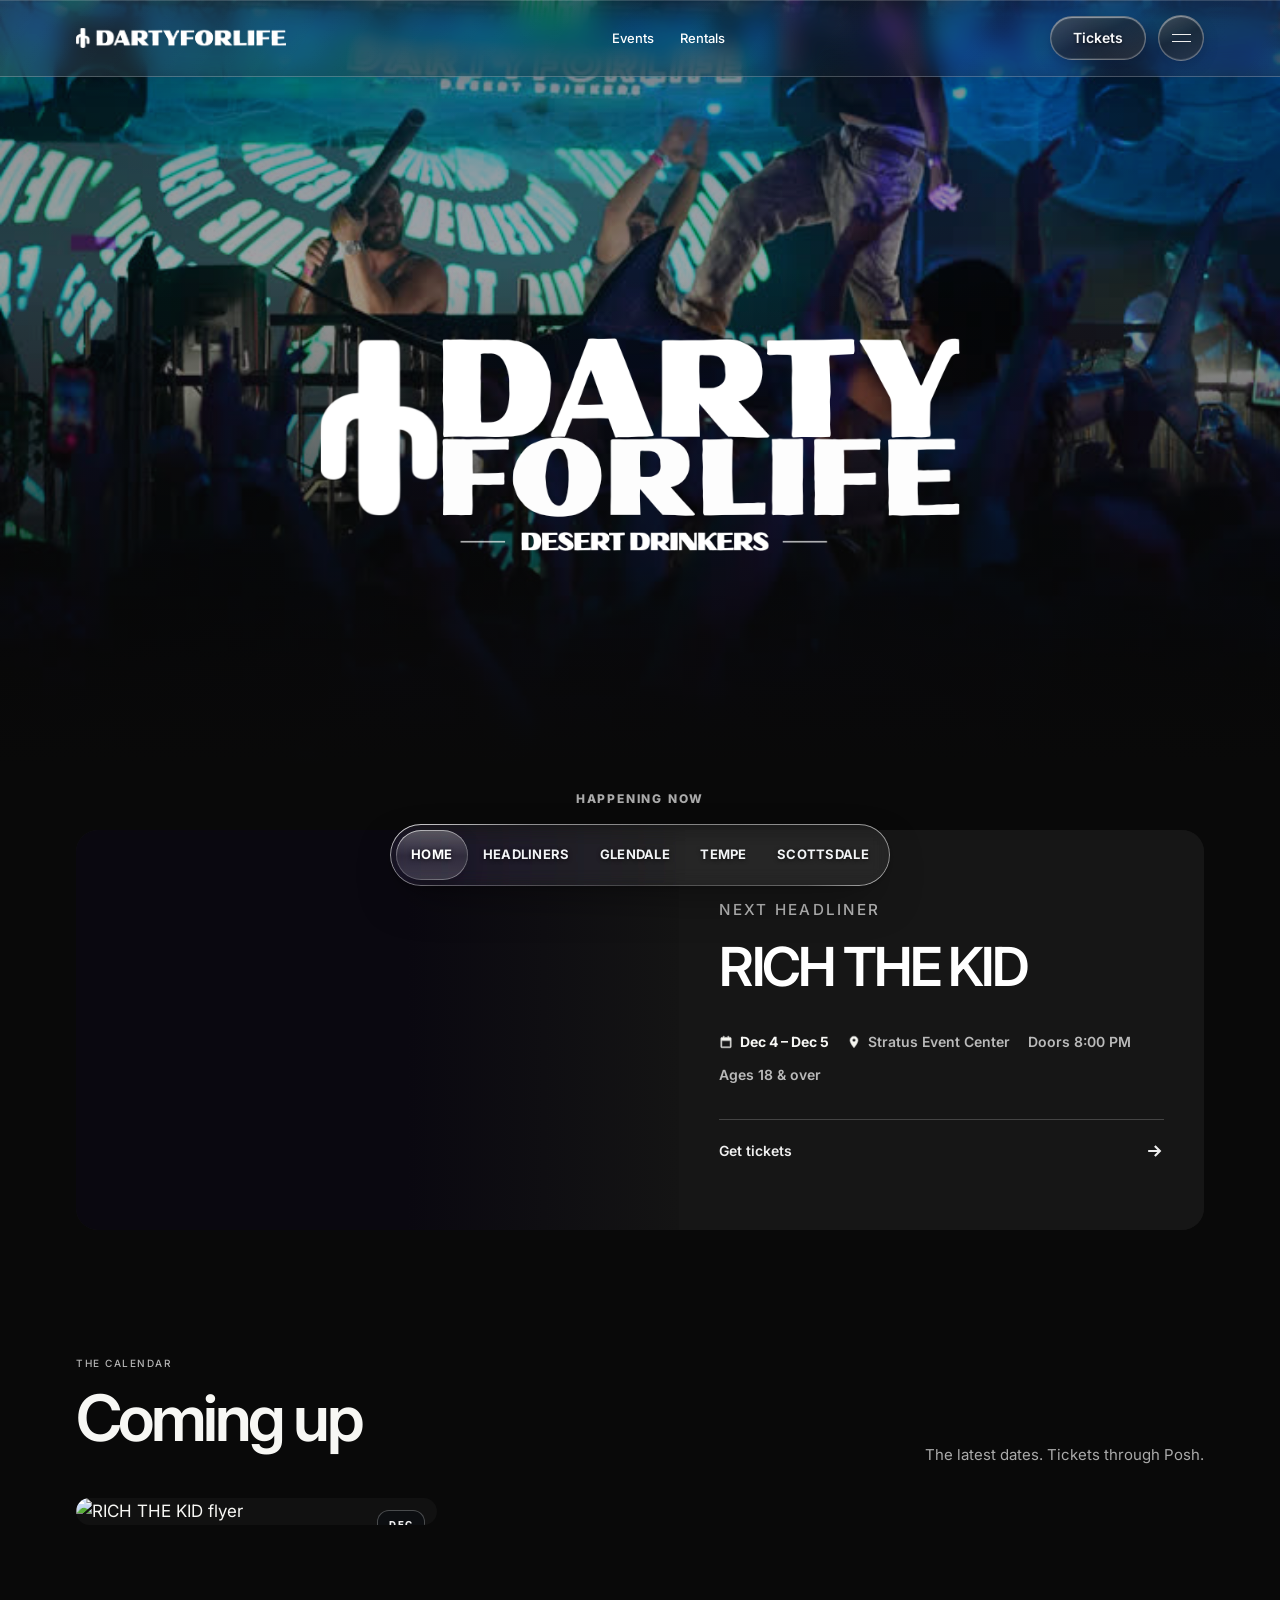
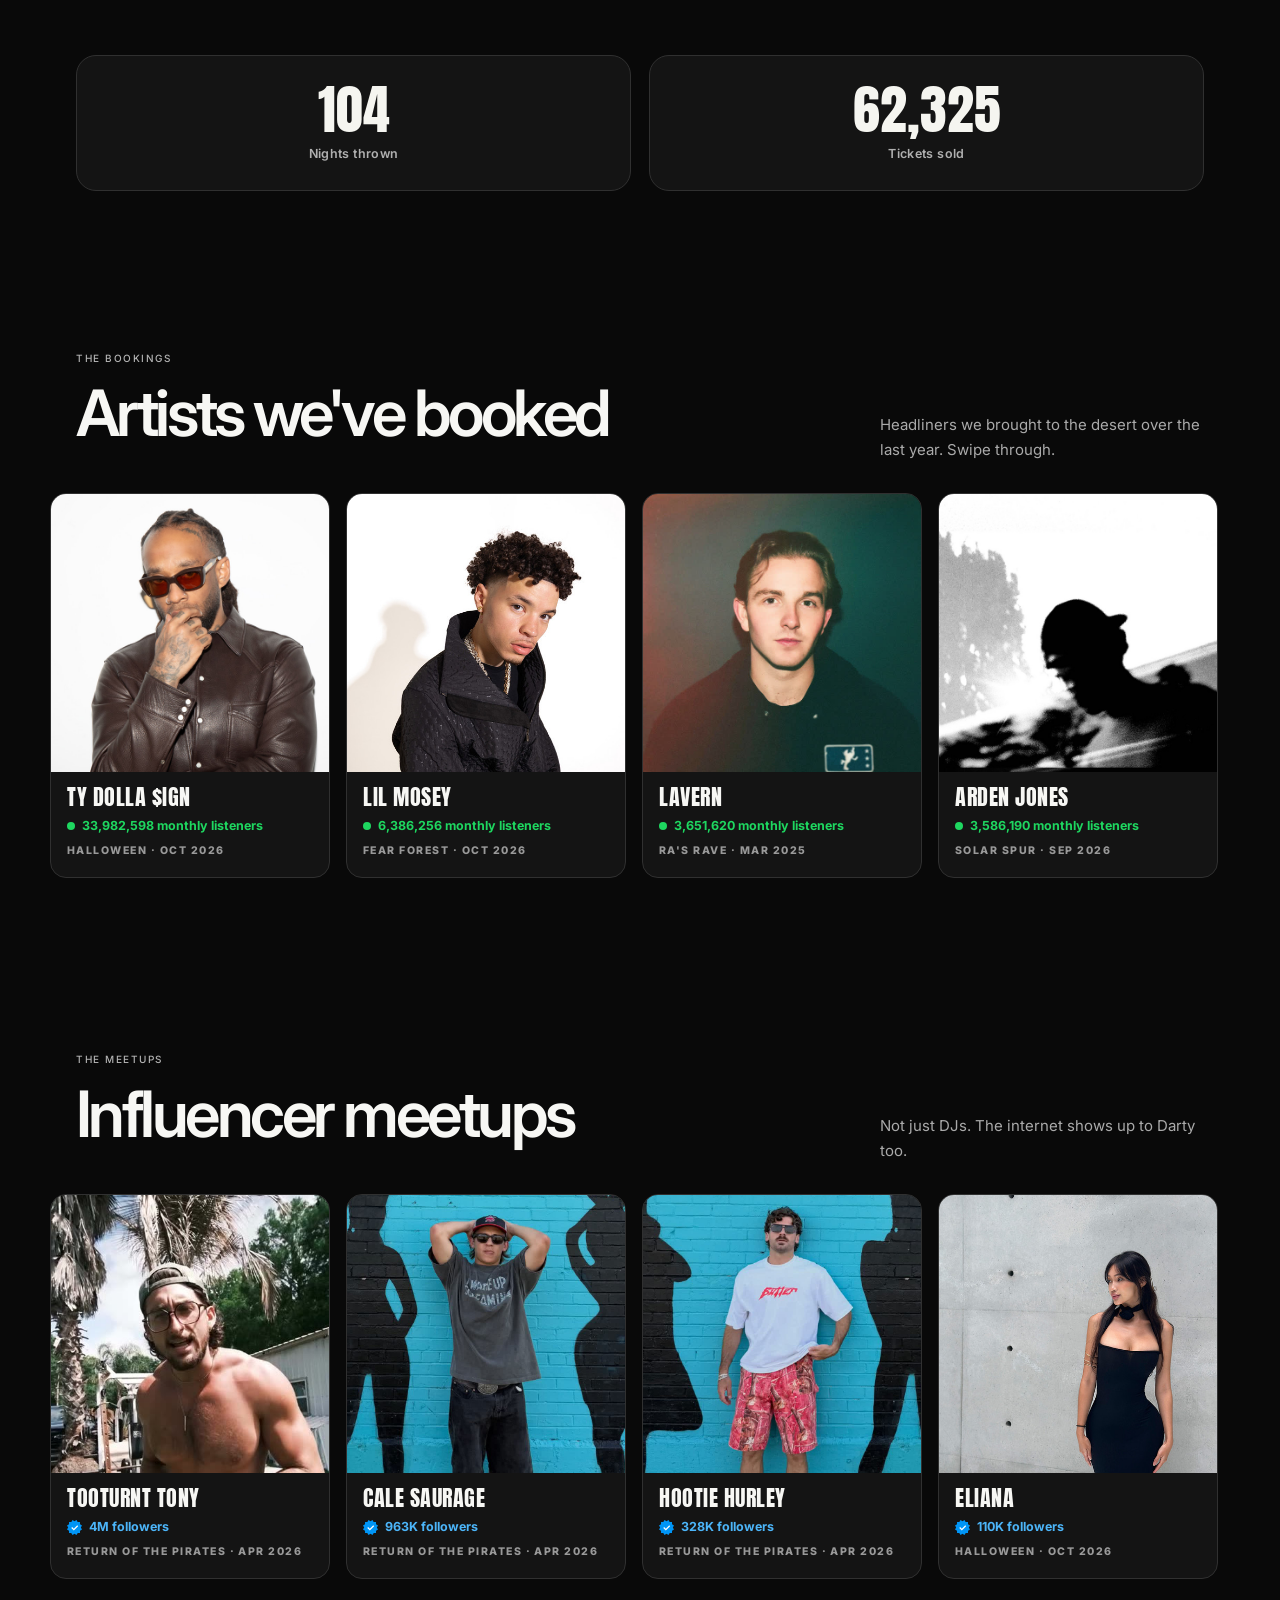
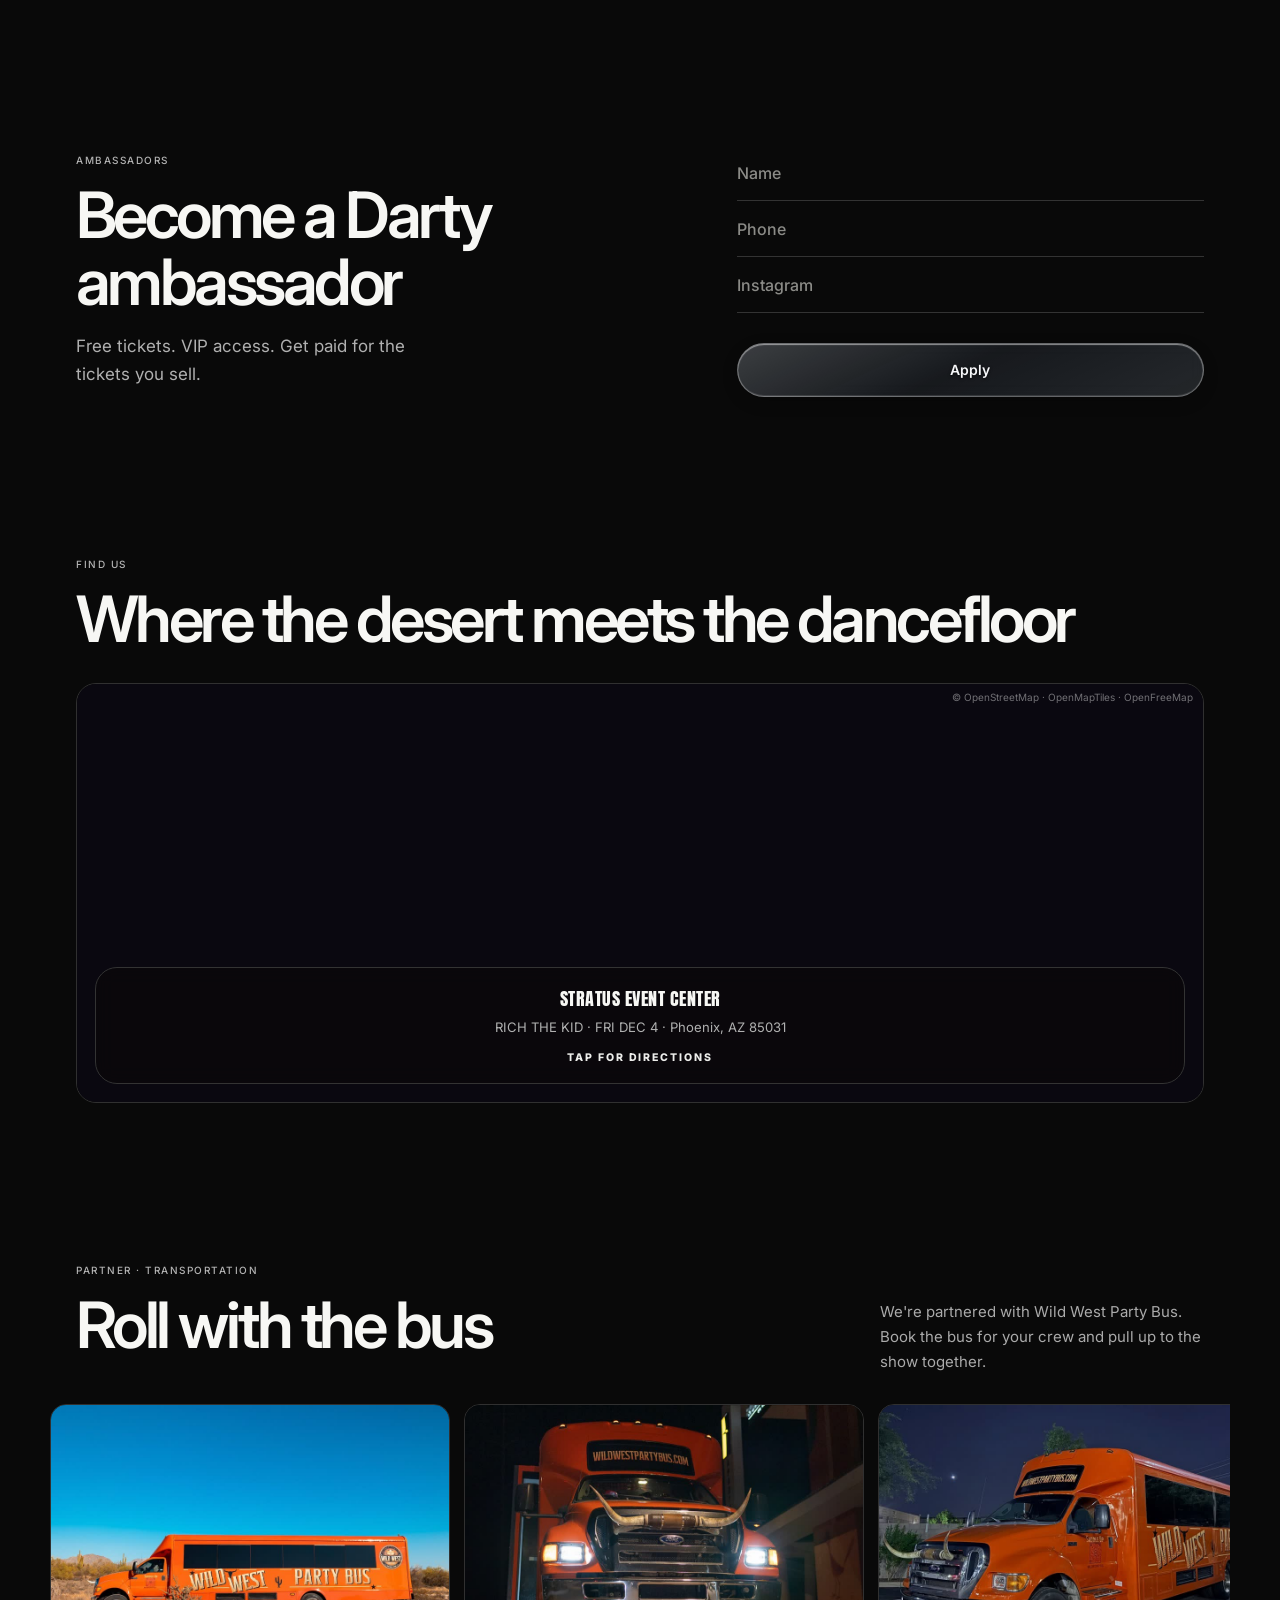
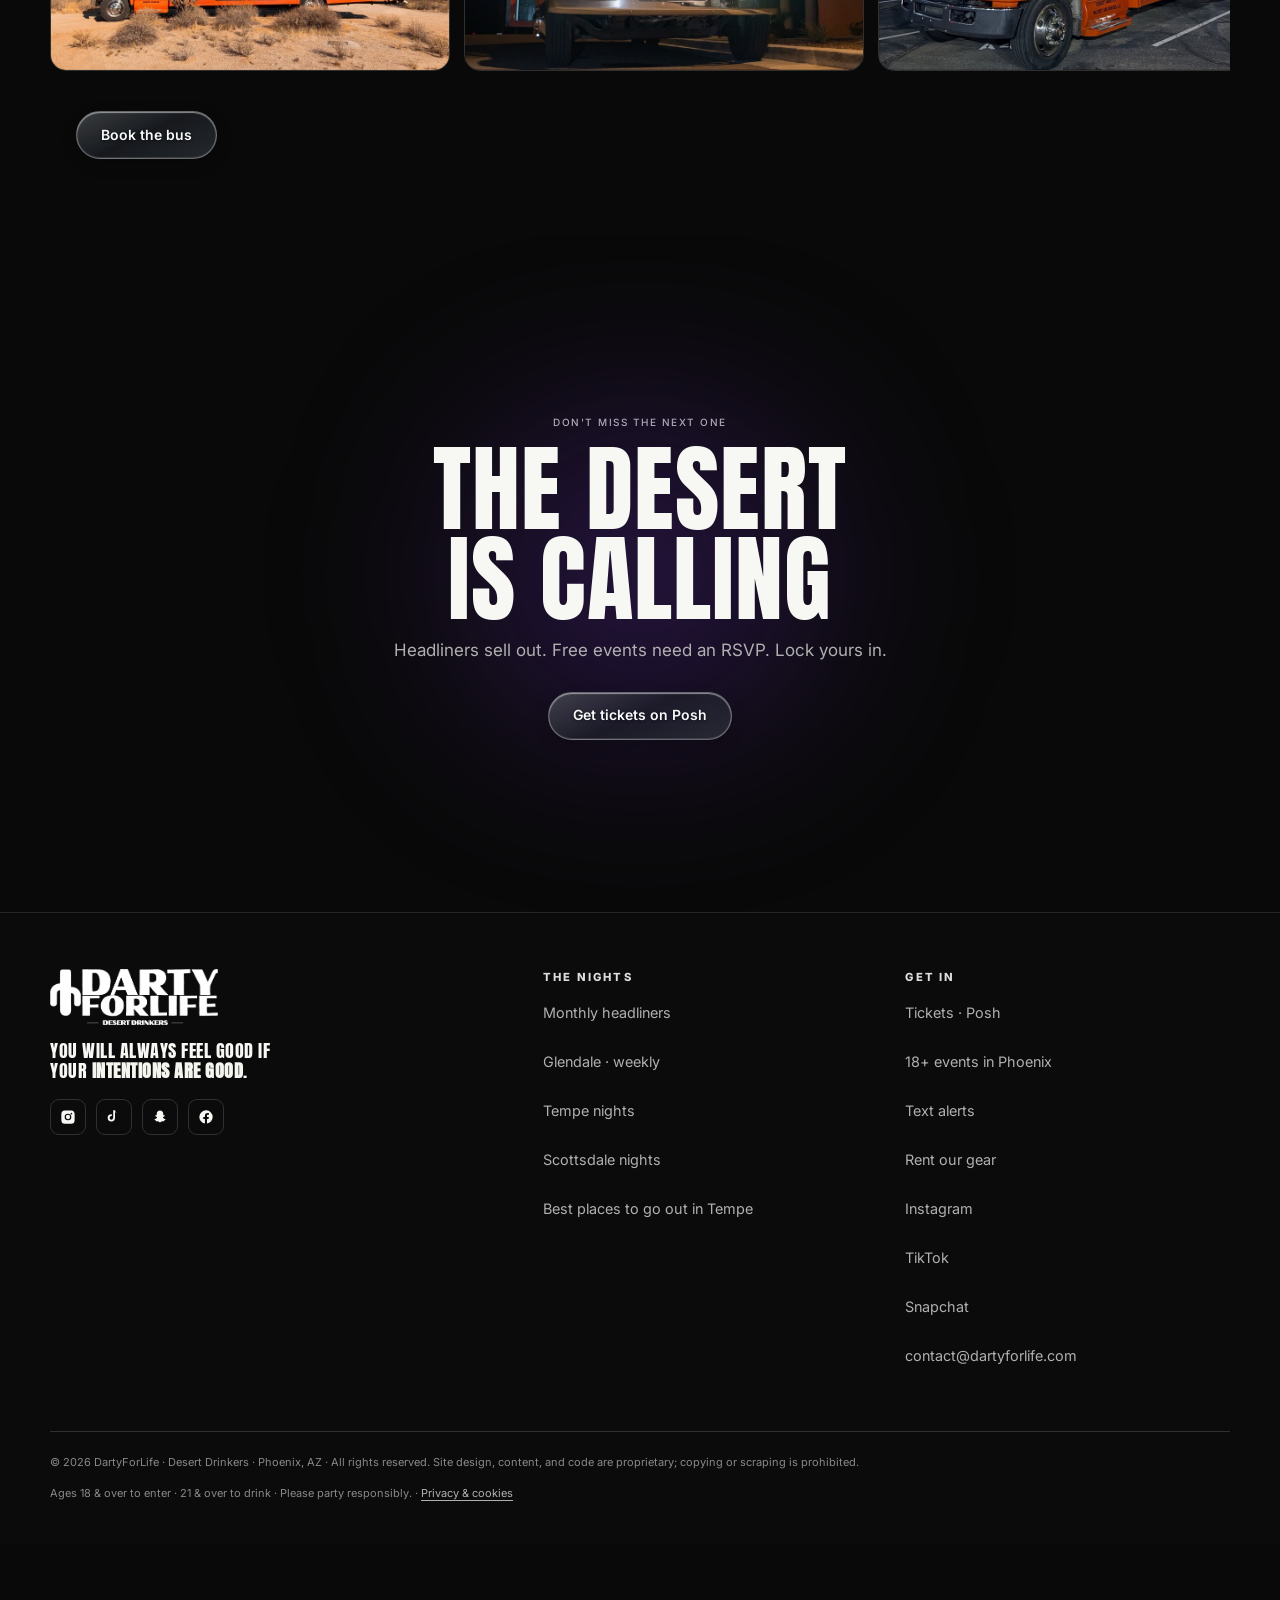
==== index.html @ e23b3060 "Auto-update events + going counts from Posh (2026-11-27 22:16Z)" ====
<!doctype html>
<html lang="en">
<head>
<meta charset="utf-8" />
<meta name="viewport" content="width=device-width, initial-scale=1, viewport-fit=cover" />
<title>DARTYFORLIFE — Desert Drinkers · Phoenix</title>
<meta name="description" content="DartyForLife — Phoenix's biggest desert nights. Monthly headliners at Stratus, Darty Bars weekly, and DartyForLife Tempe. Tickets on Posh." />
<meta name="theme-color" content="#080907" />
<link rel="icon" type="image/svg+xml" href="favicon.svg" />
<link rel="apple-touch-icon" href="favicon.svg" />
<meta name="robots" content="index, follow, noimageai" />
<meta name="copyright" content="DartyForLife LLC. All rights reserved. Unauthorized copying, scraping, or replication of this site's design, content, or code is prohibited." />
<link rel="canonical" href="https://dartyforlife.com/" />

<meta property="og:title" content="DARTYFORLIFE — Desert Drinkers" />
<meta property="og:description" content="Phoenix's biggest desert nights. Headliners monthly, Darty Bars weekly, Tempe on deck." />
<meta property="og:type" content="website" />
<meta property="og:url" content="https://dartyforlife.com/" />
<meta property="og:image" content="https://dartyforlife.com/og.png" />
<meta property="og:image:width" content="1200" />
<meta property="og:image:height" content="630" />
<meta name="twitter:card" content="summary_large_image" />
<meta name="twitter:title" content="DARTYFORLIFE — Desert Drinkers" />
<meta name="twitter:description" content="Phoenix's biggest desert nights. Tickets on Posh." />
<meta name="twitter:image" content="https://dartyforlife.com/og.png" />

<link rel="preconnect" href="https://fonts.googleapis.com" />
<link rel="preconnect" href="https://fonts.gstatic.com" crossorigin />
<link href="https://fonts.googleapis.com/css2?family=Anton&family=Inter:wght@400;500;600;700;800&display=swap" rel="stylesheet" />
<link rel="stylesheet" href="styles.css?v=20261121-map" />
<link rel="stylesheet" href="premium.css?v=20261116-tix" />
<script type="application/ld+json">
{"@context":"https://schema.org","@type":"Organization","name":"DartyForLife",
 "alternateName":"Darty For Life · Desert Drinkers","url":"https://dartyforlife.com",
 "description":"DartyForLife is an event company in Phoenix, Arizona producing parties, concerts, and large themed productions for the 18 and over crowd, with headline shows at Stratus Event Center and weekly bar nights across the Valley.",
 "foundingDate":"2023-09-13",
 "areaServed":{"@type":"City","name":"Phoenix","containedInPlace":{"@type":"State","name":"Arizona"}},
 "logo":"https://dartyforlife.com/media/brand/logo_real_stack_dd.png",
 "email":"contact@dartyforlife.com",
 "sameAs":["https://instagram.com/dartyforlife","https://tiktok.com/@dartyforlife","https://www.snapchat.com/add/dartyforlife","https://posh.vip/g/dartyforlife"]}
</script>
<script>if(navigator.globalPrivacyControl===true){window.doNotTrack="1"}</script>
  <script defer src="https://site-stats-dartyforlife.vercel.app/script.js" data-website-id="b3256c0a-fb20-445a-bf64-9430fa7dd86a" data-domains="dartyforlife.com,www.dartyforlife.com" data-do-not-track="true"></script>
<!--SEO:LD-->
<script type="application/ld+json" id="evschema">
{
 "@context": "https://schema.org",
 "@graph": [
  {
   "@type": "Event",
   "@id": "https://dartyforlife.com/#event-6b074a5391236b033c4b2db6",
   "name": "DARTYFORLIFE | MODERN SOCIAL",
   "startDate": "2026-12-01T21:00:00-07:00",
   "eventStatus": "https://schema.org/EventScheduled",
   "eventAttendanceMode": "https://schema.org/OfflineEventAttendanceMode",
   "url": "https://posh.vip/e/dartyforlife-modern-social",
   "location": {
    "@type": "Place",
    "name": "Mill's Modern Social",
    "address": {
     "@type": "PostalAddress",
     "addressCountry": "US",
     "streetAddress": "83 E Broadway Rd",
     "addressLocality": "Tempe",
     "addressRegion": "AZ",
     "postalCode": "85282"
    },
    "geo": {
     "@type": "GeoCoordinates",
     "latitude": 33.407071,
     "longitude": -111.9385919
    }
   },
   "organizer": {
    "@type": "Organization",
    "name": "DartyForLife",
    "url": "https://dartyforlife.com"
   },
   "endDate": "2026-12-02T02:00:00-07:00",
   "image": "https://images.posh.vip/originals/6b07532a7eb0e02ed8ddc16d",
   "offers": {
    "@type": "Offer",
    "priceCurrency": "USD",
    "price": 20,
    "availability": "https://schema.org/InStock",
    "url": "https://posh.vip/e/dartyforlife-modern-social"
   },
   "typicalAgeRange": "18+"
  },
  {
   "@type": "Event",
   "@id": "https://dartyforlife.com/#event-6b0754be01c871cde0253b7f",
   "name": "THE 44 | $2 TUESDAY",
   "startDate": "2026-12-01T21:00:00-07:00",
   "eventStatus": "https://schema.org/EventScheduled",
   "eventAttendanceMode": "https://schema.org/OfflineEventAttendanceMode",
   "url": "https://posh.vip/e/the-44-2-tuesday-6",
   "location": {
    "@type": "Place",
    "name": "The 44 Live",
    "address": {
     "@type": "PostalAddress",
     "addressCountry": "US",
     "streetAddress": "4494 W Peoria Ave",
     "addressLocality": "Glendale",
     "addressRegion": "AZ",
     "postalCode": "85302"
    }
   },
   "organizer": {
    "@type": "Organization",
    "name": "DartyForLife",
    "url": "https://dartyforlife.com"
   },
   "endDate": "2026-12-02T02:00:00-07:00",
   "description": "AGES 18 AND OVER",
   "image": "https://images.posh.vip/originals/6ac35eff4b9b6e997b34a3c9",
   "offers": {
    "@type": "Offer",
    "priceCurrency": "USD",
    "price": 6.71,
    "availability": "https://schema.org/InStock",
    "url": "https://posh.vip/e/the-44-2-tuesday-6"
   },
   "typicalAgeRange": "18+"
  },
  {
   "@type": "Event",
   "@id": "https://dartyforlife.com/#event-6b074ac42c8349543d1e140e",
   "name": "DARTYFORLIFE | MODERN SOCIAL",
   "startDate": "2026-12-03T21:00:00-07:00",
   "eventStatus": "https://schema.org/EventScheduled",
   "eventAttendanceMode": "https://schema.org/OfflineEventAttendanceMode",
   "url": "https://posh.vip/e/dartyforlife-modern-social-1",
   "location": {
    "@type": "Place",
    "name": "Mill's Modern Social",
    "address": {
     "@type": "PostalAddress",
     "addressCountry": "US",
     "streetAddress": "83 E Broadway Rd",
     "addressLocality": "Tempe",
     "addressRegion": "AZ",
     "postalCode": "85282"
    },
    "geo": {
     "@type": "GeoCoordinates",
     "latitude": 33.407071,
     "longitude": -111.9385919
    }
   },
   "organizer": {
    "@type": "Organization",
    "name": "DartyForLife",
    "url": "https://dartyforlife.com"
   },
   "endDate": "2026-12-04T02:00:00-07:00",
   "image": "https://images.posh.vip/originals/6b0753d47eb0e02ed8de3666",
   "offers": {
    "@type": "Offer",
    "priceCurrency": "USD",
    "price": 20,
    "availability": "https://schema.org/InStock",
    "url": "https://posh.vip/e/dartyforlife-modern-social-1"
   },
   "typicalAgeRange": "18+"
  },
  {
   "@type": "Event",
   "@id": "https://dartyforlife.com/#event-6b0754f9b2e94d1448f97e63",
   "name": "THIRSTY THURSDAY | THE 44",
   "startDate": "2026-12-03T21:00:00-07:00",
   "eventStatus": "https://schema.org/EventScheduled",
   "eventAttendanceMode": "https://schema.org/OfflineEventAttendanceMode",
   "url": "https://posh.vip/e/thirsty-thursday-the-44-5",
   "location": {
    "@type": "Place",
    "name": "The 44 Live",
    "address": {
     "@type": "PostalAddress",
     "addressCountry": "US",
     "streetAddress": "4494 W Peoria Ave",
     "addressLocality": "Glendale",
     "addressRegion": "AZ",
     "postalCode": "85302"
    }
   },
   "organizer": {
    "@type": "Organization",
    "name": "DartyForLife",
    "url": "https://dartyforlife.com"
   },
   "endDate": "2026-12-04T02:00:00-07:00",
   "description": "AGES 18 AND OVER",
   "image": "https://images.posh.vip/originals/6af63e3fda2aba99d535210e",
   "offers": {
    "@type": "Offer",
    "priceCurrency": "USD",
    "price": 6.71,
    "availability": "https://schema.org/InStock",
    "url": "https://posh.vip/e/thirsty-thursday-the-44-5"
   },
   "typicalAgeRange": "18+"
  },
  {
   "@type": "Event",
   "@id": "https://dartyforlife.com/#event-6b038b2863b533f3fe1e65ee",
   "name": "RICH THE KID",
   "startDate": "2026-12-04T20:00:00-07:00",
   "eventStatus": "https://schema.org/EventScheduled",
   "eventAttendanceMode": "https://schema.org/OfflineEventAttendanceMode",
   "url": "https://posh.vip/e/dartyforlife-christmas-2",
   "location": {
    "@type": "Place",
    "name": "Stratus Event Center",
    "address": {
     "@type": "PostalAddress",
     "addressCountry": "US",
     "streetAddress": "4344 W Indian School Rd",
     "addressLocality": "Phoenix",
     "addressRegion": "AZ",
     "postalCode": "85031"
    },
    "geo": {
     "@type": "GeoCoordinates",
     "latitude": 33.4961217,
     "longitude": -112.1541374
    }
   },
   "organizer": {
    "@type": "Organization",
    "name": "DartyForLife",
    "url": "https://dartyforlife.com"
   },
   "endDate": "2026-12-06T02:00:00-07:00",
   "description": "AGES 18 & OVER",
   "image": "https://images.posh.vip/originals/6b06911cc38df79224b14bce",
   "offers": {
    "@type": "Offer",
    "priceCurrency": "USD",
    "price": 15,
    "availability": "https://schema.org/InStock",
    "url": "https://posh.vip/e/dartyforlife-christmas-2"
   },
   "typicalAgeRange": "18+"
  }
 ]
}
</script>
<!--/SEO:LD-->
<!-- Snap Pixel -->
<script type="text/javascript">(function(e,t,n){if(e.snaptr)return;var a=e.snaptr=function(){a.handleRequest?a.handleRequest.apply(a,arguments):a.queue.push(arguments)};a.queue=[];var s="script";r=t.createElement(s);r.async=!0;r.src=n;var u=t.getElementsByTagName(s)[0];u.parentNode.insertBefore(r,u)})(window,document,"https://sc-static.net/scevent.min.js");snaptr("init","d8a14a35-663c-415d-8cc0-175354c6a52e");snaptr("track","PAGE_VIEW");</script>
<!-- End Snap Pixel -->
<link rel="stylesheet" href="glass-nav.css?v=20261112-home">
<script src="hero-video.js?v=2" defer></script>
</head>
<body data-glass-dock class="premium-home">


<div id="nav-mount"></div>

<main id="top">

<!-- ===================== HERO ===================== -->
<section class="hero">
  <div class="hero-bg" aria-hidden="true">
    <img class="hero-poster" src="media/hero/hero-poster.jpg?v=3" alt="" aria-hidden="true" fetchpriority="high" />
    <video class="hero-video" autoplay loop muted playsinline preload="metadata" poster="media/hero/hero-poster.jpg?v=3" aria-hidden="true">
      <source src="media/hero/hero.mp4?v=3" media="(max-width: 760px)" type="video/mp4" /><source src="media/hero/hero-hq.mp4?v=3" type="video/mp4" />
    </video>
    <div class="beam b1"></div><div class="beam b2"></div><div class="beam b3"></div>
  </div>
  <div class="hero-vignette" aria-hidden="true"></div>
  <div class="hero-inner">
    <img class="hero-logo" src="media/brand/logo_real_stack_dd.png" alt="DartyForLife · Desert Drinkers" />
    <h1 class="sr-only">DartyForLife events in Phoenix</h1>
  </div>
</section>

<!-- ===================== MARQUEE ===================== -->


<!-- ===================== NEXT HEADLINER ===================== -->
<section id="next">
  <div class="wrap">
    <div class="cd-strip reveal" id="cdStrip" hidden><!-- BIG countdown, filled by app.js --></div>
    <div class="nextmajor reveal" id="nextCard"><!-- filled by app.js --></div>
  </div>
</section>

<!-- ===================== UPCOMING (all series teaser) =====================
     Sits directly under the next headliner: the calendar is the second thing
     a visitor sees, before the "pick your night" pitch. -->
<section id="upcoming">
  <div class="wrap">
    <div class="sec-head row reveal">
      <div>
        <span class="eyebrow">The calendar</span>
        <h2 class="sec-title">Coming <em>up</em></h2>
      </div>
      <p class="sec-sub">The latest dates. Tickets through Posh.</p>
    </div>
    <div class="event-grid" data-events data-series="all"><!--SEO:EVENTS-->
<article class="ev" data-series="tempe">
      <h3><a href="https://posh.vip/e/dartyforlife-modern-social">DARTYFORLIFE | MODERN SOCIAL</a></h3>
      <p><time datetime="2026-12-01">Tuesday, December 1, 2026</time>, 9:00 PM</p>
      <p>Mill's Modern Social, Tempe, AZ 85282</p>
      <p><span class="seo-ev-age">Ages 18 &amp; over</span></p>
    </article>
<article class="ev" data-series="bar">
      <h3><a href="https://posh.vip/e/the-44-2-tuesday-6">THE 44 | $2 TUESDAY</a></h3>
      <p><time datetime="2026-12-01">Tuesday, December 1, 2026</time>, 9:00 PM</p>
      <p>The 44 Live, Glendale, AZ 85302</p>
      <p><span class="seo-ev-age">Ages 18 &amp; over</span></p>
    </article>
<article class="ev" data-series="tempe">
      <h3><a href="https://posh.vip/e/dartyforlife-modern-social-1">DARTYFORLIFE | MODERN SOCIAL</a></h3>
      <p><time datetime="2026-12-03">Thursday, December 3, 2026</time>, 9:00 PM</p>
      <p>Mill's Modern Social, Tempe, AZ 85282</p>
      <p><span class="seo-ev-age">Ages 18 &amp; over</span></p>
    </article>
<article class="ev" data-series="bar">
      <h3><a href="https://posh.vip/e/thirsty-thursday-the-44-5">THIRSTY THURSDAY | THE 44</a></h3>
      <p><time datetime="2026-12-03">Thursday, December 3, 2026</time>, 9:00 PM</p>
      <p>The 44 Live, Glendale, AZ 85302</p>
      <p><span class="seo-ev-age">Ages 18 &amp; over</span></p>
    </article>
<article class="ev" data-series="major">
      <h3><a href="https://posh.vip/e/dartyforlife-christmas-2">RICH THE KID</a></h3>
      <p><time datetime="2026-12-04">Friday, December 4, 2026</time>, 8:00 PM</p>
      <p>Stratus Event Center, Phoenix, AZ 85031</p>
      <p><span class="seo-ev-age">Ages 18 &amp; over</span></p>
    </article>
<!--/SEO:EVENTS--></div>
  </div>
</section>



<!-- ===================== THE NUMBERS =====================
     The six highlight reels and their header were removed on Aiden's call,
     2026-11-12. The live stats stay. -->
<section id="relive">
  <div class="wrap">
    <div class="stats reveal">
      <div class="stat"><div class="n" id="statNights" data-count="104">0</div><div class="l">Nights thrown</div></div>
      <div class="stat"><div class="n" id="statTickets" data-count="62325">0</div><div class="l">Tickets sold</div></div>
      <div class="stat stat-going"><div class="n" id="statGoing" data-count="1846">0</div><div class="l">Going to the next one</div></div>
    </div>
  </div>
</section>

<!-- ===================== ARTISTS WE'VE BOOKED ===================== -->
<section id="artists">
  <div class="wrap">
    <div class="sec-head row reveal">
      <div>
        <span class="eyebrow">The bookings</span>
        <h2 class="sec-title">Artists we've <em>booked</em></h2>
      </div>
      <p class="sec-sub">Headliners we brought to the desert over the last year. Swipe through.</p>
    </div>
    <div class="artist-row reveal">
      <a class="acard2" href="https://open.spotify.com/artist/7c0XG5cIJTrrAgEC3ULPiq" target="_blank" rel="noopener"><img src="media/gallery/artists/ty-dolla-sign-photo.jpg" alt="Ty Dolla $ign on Spotify" /><div class="a2-body"><div class="a2-name">Ty Dolla $ign</div><div class="a2-listeners"><span class="sdot"></span>33,982,598 monthly listeners</div><div class="a2-event">Halloween · Oct 2026</div></div></a>
      <a class="acard2" href="https://open.spotify.com/artist/5zctI4wO9XSKS8XwcnqEHk" target="_blank" rel="noopener"><img src="media/gallery/artists/lil-mosey-photo.jpg" alt="Lil Mosey on Spotify" /><div class="a2-body"><div class="a2-name">Lil Mosey</div><div class="a2-listeners"><span class="sdot"></span>6,386,256 monthly listeners</div><div class="a2-event">Fear Forest · Oct 2026</div></div></a>
      <a class="acard2" href="https://open.spotify.com/artist/03y4yOxhLk6MDJ1bV424uO" target="_blank" rel="noopener"><img src="media/gallery/artists/lavern-photo.jpg" alt="Lavern on Spotify" /><div class="a2-body"><div class="a2-name">Lavern</div><div class="a2-listeners"><span class="sdot"></span>3,651,620 monthly listeners</div><div class="a2-event">Ra's Rave · Mar 2025</div></div></a>
      <a class="acard2" href="https://open.spotify.com/artist/3mMogqf2JyBUQZxFZlC79w" target="_blank" rel="noopener"><img src="media/gallery/artists/arden-jones-photo.jpg" alt="Arden Jones on Spotify" /><div class="a2-body"><div class="a2-name">Arden Jones</div><div class="a2-listeners"><span class="sdot"></span>3,586,190 monthly listeners</div><div class="a2-event">Solar Spur · Sep 2026</div></div></a>
      <a class="acard2" href="https://open.spotify.com/artist/0Njy6yR9LykNKYg9yE23QN" target="_blank" rel="noopener"><img src="media/gallery/artists/nardo-wick-photo.jpg" alt="Nardo Wick on Spotify" /><div class="a2-body"><div class="a2-name">Nardo Wick</div><div class="a2-listeners"><span class="sdot"></span>3,008,932 monthly listeners</div><div class="a2-event">Fear Forest · Nov 2026</div></div></a>
      <a class="acard2" href="https://open.spotify.com/artist/1dESZUZevzhd5dzq9ZsMLI" target="_blank" rel="noopener"><img src="media/gallery/artists/bradeazy-photo.jpg" alt="Bradeazy on Spotify" /><div class="a2-body"><div class="a2-name">Bradeazy</div><div class="a2-listeners"><span class="sdot"></span>2,145,611 monthly listeners</div><div class="a2-event">Ra's Rave · Mar 2025</div></div></a>
      <a class="acard2" href="https://open.spotify.com/artist/5pkU7zjIzHgfN1n91e51r3" target="_blank" rel="noopener"><img src="media/gallery/artists/rscl-photo.jpg" alt="RSCL on Spotify" /><div class="a2-body"><div class="a2-name">RSCL</div><div class="a2-listeners"><span class="sdot"></span>1,988,835 monthly listeners</div><div class="a2-event">Ra's Rave · Mar 2025</div></div></a>
      <a class="acard2" href="https://open.spotify.com/artist/4isewEHTP7Az2QheDdBQ6J" target="_blank" rel="noopener"><img src="media/gallery/artists/24hrs-photo.jpg" alt="24hrs on Spotify" /><div class="a2-body"><div class="a2-name">24hrs</div><div class="a2-listeners"><span class="sdot"></span>537,612 monthly listeners</div><div class="a2-event">Fear Forest · Oct 2026</div></div></a>
      <a class="acard2" href="https://open.spotify.com/artist/3ke2GnEqLKvhIYrtaRY24x" target="_blank" rel="noopener"><img src="media/gallery/artists/sidequest-photo.jpg?v=2" alt="SIDEQUEST on Spotify" /><div class="a2-body"><div class="a2-name">SIDEQUEST</div><div class="a2-listeners"><span class="sdot"></span>193,258 monthly listeners</div><div class="a2-event">Return of the Pirates · Apr 2026</div></div></a>
    </div>
  </div>
</section>

<!-- ===================== INFLUENCER MEETUPS (same card format as artists) ===================== -->
<section id="creators">
  <div class="wrap">
    <div class="sec-head row reveal">
      <div>
        <span class="eyebrow">The meetups</span>
        <h2 class="sec-title">Influencer <em>meetups</em></h2>
      </div>
      <p class="sec-sub">Not just DJs. The internet shows up to Darty too.</p>
    </div>
    <div class="artist-row reveal">
      <a class="acard2" href="https://instagram.com/tooturnttony" target="_blank" rel="noopener"><img src="media/gallery/creators/tony-sq.jpg" alt="TooTurnt Tony on Instagram" /><div class="a2-body"><div class="a2-name">TooTurnt Tony</div><div class="a2-listeners ig"><svg class="vbadge" viewBox="0 0 40 40" aria-hidden="true"><circle cx="20" cy="20" r="12" fill="#fff"/><path fill="currentColor" fill-rule="evenodd" d="M19.998 3.094 14.638 0l-2.972 5.15H5.432v6.354L0 14.64 3.094 20 0 25.359l5.432 3.137v5.905h5.975L14.638 40l5.36-3.094L25.358 40l3.232-5.6h6.162v-6.01L40 25.359 36.905 20 40 14.641l-5.248-3.03v-6.46h-6.419L25.358 0l-5.36 3.094Zm7.415 11.225 2.254 2.287-11.43 11.5-6.835-6.93 2.244-2.258 4.587 4.581 9.18-9.18Z"/></svg>4M followers</div><div class="a2-event">Return of the Pirates · Apr 2026</div></div></a>
      <a class="acard2" href="https://instagram.com/calesaurage" target="_blank" rel="noopener"><img src="media/gallery/creators/cale-sq.jpg" alt="Cale Saurage on Instagram" /><div class="a2-body"><div class="a2-name">Cale Saurage</div><div class="a2-listeners ig"><svg class="vbadge" viewBox="0 0 40 40" aria-hidden="true"><circle cx="20" cy="20" r="12" fill="#fff"/><path fill="currentColor" fill-rule="evenodd" d="M19.998 3.094 14.638 0l-2.972 5.15H5.432v6.354L0 14.64 3.094 20 0 25.359l5.432 3.137v5.905h5.975L14.638 40l5.36-3.094L25.358 40l3.232-5.6h6.162v-6.01L40 25.359 36.905 20 40 14.641l-5.248-3.03v-6.46h-6.419L25.358 0l-5.36 3.094Zm7.415 11.225 2.254 2.287-11.43 11.5-6.835-6.93 2.244-2.258 4.587 4.581 9.18-9.18Z"/></svg>963K followers</div><div class="a2-event">Return of the Pirates · Apr 2026</div></div></a>
      <a class="acard2" href="https://instagram.com/hootiehurley" target="_blank" rel="noopener"><img src="media/gallery/creators/hootie-sq.jpg" alt="Hootie Hurley on Instagram" /><div class="a2-body"><div class="a2-name">Hootie Hurley</div><div class="a2-listeners ig"><svg class="vbadge" viewBox="0 0 40 40" aria-hidden="true"><circle cx="20" cy="20" r="12" fill="#fff"/><path fill="currentColor" fill-rule="evenodd" d="M19.998 3.094 14.638 0l-2.972 5.15H5.432v6.354L0 14.64 3.094 20 0 25.359l5.432 3.137v5.905h5.975L14.638 40l5.36-3.094L25.358 40l3.232-5.6h6.162v-6.01L40 25.359 36.905 20 40 14.641l-5.248-3.03v-6.46h-6.419L25.358 0l-5.36 3.094Zm7.415 11.225 2.254 2.287-11.43 11.5-6.835-6.93 2.244-2.258 4.587 4.581 9.18-9.18Z"/></svg>328K followers</div><div class="a2-event">Return of the Pirates · Apr 2026</div></div></a>
      <a class="acard2" href="https://instagram.com/luvdjeliana" target="_blank" rel="noopener"><img src="media/gallery/creators/eliana.jpg" alt="ELIANA on Instagram" /><div class="a2-body"><div class="a2-name">ELIANA</div><div class="a2-listeners ig"><svg class="vbadge" viewBox="0 0 40 40" aria-hidden="true"><circle cx="20" cy="20" r="12" fill="#fff"/><path fill="currentColor" fill-rule="evenodd" d="M19.998 3.094 14.638 0l-2.972 5.15H5.432v6.354L0 14.64 3.094 20 0 25.359l5.432 3.137v5.905h5.975L14.638 40l5.36-3.094L25.358 40l3.232-5.6h6.162v-6.01L40 25.359 36.905 20 40 14.641l-5.248-3.03v-6.46h-6.419L25.358 0l-5.36 3.094Zm7.415 11.225 2.254 2.287-11.43 11.5-6.835-6.93 2.244-2.258 4.587 4.581 9.18-9.18Z"/></svg>110K followers</div><div class="a2-event">Halloween · Oct 2026</div></div></a>
    </div>
  </div>
</section>

<!-- ===================== AMBASSADORS =====================
     Replaced The List pitch on Aiden's call, 2026-11-12. The email signup
     still lives here as #notifyBlock, shown only after a Get Notified tap. -->
<section id="list">
  <div class="wrap">
    <div class="join reveal" id="ambBlock">
      <div class="join-copy">
        <span class="eyebrow">Ambassadors</span>
        <h2 class="sec-title">Become a Darty ambassador</h2>
        <p>Free tickets. VIP access. Get paid for the tickets you sell.</p>
      </div>
      <form class="join-form" method="POST" id="ambForm">
        <p class="hp" aria-hidden="true"><label>Leave this empty <input name="bot-field" tabindex="-1" autocomplete="off" /></label></p>
        <input type="text" name="name" required maxlength="80" placeholder="Name" aria-label="Name" autocomplete="name" />
        <input type="tel" name="phone" required maxlength="24" placeholder="Phone" aria-label="Phone" autocomplete="tel" inputmode="tel" />
        <input type="text" name="instagram" required maxlength="60" placeholder="Instagram" aria-label="Instagram username" autocomplete="off" autocapitalize="none" autocorrect="off" spellcheck="false" />
        <button class="btn btn-primary" type="submit">Apply</button>
        <p class="list-msg" id="ambMsg" role="status" hidden>Application received. We will be in touch.</p>
      </form>
    </div>
    <div class="join" id="notifyBlock" hidden>
      <div class="join-copy">
        <span class="eyebrow">Get notified</span>
        <h2 class="sec-title">Hear it first</h2>
        <p id="listInterest" hidden></p>
      </div>
      <form class="join-form" method="POST" id="listForm">
        <input type="hidden" name="interested_event" id="interestField" />
        <p class="hp" aria-hidden="true"><label>Leave this empty <input name="bot-field" tabindex="-1" autocomplete="off" /></label></p>
        <input type="email" name="email" required placeholder="Email" aria-label="Email" autocomplete="email" />
        <input type="tel" name="phone" placeholder="Phone (optional)" aria-label="Phone, optional" autocomplete="tel" inputmode="tel" />
        <button class="btn btn-primary" type="submit">Notify me</button>
        <p class="list-msg" id="listMsg" role="status" hidden>You're on the list. See you in the desert.</p>
        <p class="list-fine">By joining you agree to receive texts/emails from DartyForLife. Reply STOP anytime.</p>
      </form>
    </div>
  </div>
</section>

<!-- ===================== VISIT ===================== -->
<section id="visit">
  <div class="wrap">
    <div class="sec-head reveal"><span class="eyebrow">Find Us</span><h2 class="sec-title">Where the <em>desert</em> meets the dancefloor</h2></div>
    <div class="visit-grid visit-grid-map-only reveal">
      <div class="visit-map" id="visit-map" role="button" tabindex="0" aria-label="Open directions in your maps app">
        <div id="themap"></div>
        <div class="map-attr">&copy; <a href="https://www.openstreetmap.org/copyright" target="_blank" rel="noopener">OpenStreetMap</a> &middot; <a href="https://openmaptiles.org/" target="_blank" rel="noopener">OpenMapTiles</a> &middot; <a href="https://openfreemap.org/" target="_blank" rel="noopener">OpenFreeMap</a></div>
        <div class="map-card">
          <div class="mc-name">Stratus Event Center</div>
          <div class="mc-addr">4344 W Indian School Rd · Phoenix, AZ 85031</div>
          <div class="mc-hint">Tap for directions</div>
        </div>
      </div>
    </div>
  </div>
</section>

<!-- ===================== TRANSPORTATION (Wild West Party Bus) ===================== -->
<section id="bus">
  <div class="wrap">
    <div class="sec-head row reveal">
      <div>
        <span class="eyebrow">Partner · Transportation</span>
        <h2 class="sec-title">Roll with the <em>bus</em></h2>
      </div>
      <p class="sec-sub">We're partnered with Wild West Party Bus. Book the bus for your crew and pull up to the show together.</p>
    </div>
    <div class="bus-row reveal">
      <a class="bcard" href="https://www.wildwestpartybus.com/" target="_blank" rel="noopener"><img src="media/gallery/bus/bus-3.jpg" alt="Wild West Party Bus in the desert" /></a>
      <a class="bcard" href="https://www.wildwestpartybus.com/" target="_blank" rel="noopener"><img src="media/gallery/bus/bus-2.jpg" alt="Wild West Party Bus, horns on the hood" /></a>
      <a class="bcard" href="https://www.wildwestpartybus.com/" target="_blank" rel="noopener"><img src="media/gallery/bus/bus-8.jpg" alt="Wild West Party Bus at night" /></a>
      <a class="bcard" href="https://www.wildwestpartybus.com/" target="_blank" rel="noopener"><img src="media/gallery/bus/bus-1.jpg" alt="Inside the Wild West Party Bus" /></a>
      <a class="bcard" href="https://www.wildwestpartybus.com/" target="_blank" rel="noopener"><img src="media/gallery/bus/bus-6.jpg" alt="Inside the bus, wheel and cooler" /></a>
      <a class="bcard" href="https://www.wildwestpartybus.com/" target="_blank" rel="noopener"><img src="media/gallery/bus/bus-4.jpg" alt="The crew riding the bus" /></a>
      <a class="bcard" href="https://www.wildwestpartybus.com/" target="_blank" rel="noopener"><img src="media/gallery/bus/bus-5.jpg" alt="Partying on the Wild West Party Bus" /></a>
      <a class="bcard" href="https://www.wildwestpartybus.com/" target="_blank" rel="noopener"><img src="media/gallery/bus/bus-7.jpg" alt="Wild West Party Bus night out" /></a>
    </div>
    <div style="margin-top:26px">
      <a class="btn btn-primary" href="https://www.wildwestpartybus.com/" target="_blank" rel="noopener">Book the bus</a>
    </div>
  </div>
</section>

<!-- ===================== CTA BAND ===================== -->
<section class="band">
  <div class="band-glow" aria-hidden="true"></div>
  <div class="wrap center">
    <span class="eyebrow reveal" style="justify-content:center">Don't miss the next one</span>
    <h2 class="sec-title reveal">The desert<br>is <em>calling</em></h2>
    <p class="reveal">Headliners sell out. Free events need an RSVP. Lock yours in.</p>
    <div class="hero-actions reveal">
      <a class="btn btn-primary" data-tickets="org" href="https://posh.vip/g/dartyforlife?t=website" target="_blank" rel="noopener">Get tickets on Posh</a>
    </div>
  </div>
</section>

</main>

<div id="footer-mount"><nav aria-label="DartyForLife">
      <a href="majors.html">Headliner events</a>
      <a href="bars.html">Darty Bars weekly nights</a>
      <a href="tempe.html">DartyForLife Tempe</a>
      <a href="scottsdale.html">Scottsdale Darty Bars</a>
      <a href="best-places-to-go-out-tempe.html">Best places to go out in Tempe</a>
      <a href="18-and-over-events-phoenix.html">18+ events in Phoenix</a>
      <a href="rentals.html">Equipment rentals</a>
      <a href="texts.html">Text alerts</a>
    </nav></div>
<script src="app.js?v=20261121-map"></script>

<!-- Persistent glass navigation. Same destinations as the original hero. -->
<nav class="gtabs glass-dock" id="heroTabs" aria-label="Browse DartyForLife">
  <span class="gtabs-pill" aria-hidden="true"></span>
  <a class="gtab" href="index.html">Home</a>
  <a class="gtab" href="majors.html">Headliners</a>
  <a class="gtab" href="bars.html">Glendale</a>
  <a class="gtab" href="tempe.html">Tempe</a>
  <a class="gtab" href="scottsdale.html">Scottsdale</a>
</nav>
<script src="glass-nav.js?v=20261112-home" defer></script>
</body>
</html>
---- styles.css ----
/* ============================================================
   DARTYFORLIFE — Desert Drinkers · NIGHT
   Multi-page immersive site in the brand NIGHT palette:
   Laser Blue #1f6bff · Magenta #ff2bd6 · UV Green #9dff00
   on Warm Black #080907, cream text, Anton + Inter.
   Series colors: Majors=Magenta · Darty Bars=UV · Tempe=Laser.
   Real logo PNGs in /media/brand. No emojis, SVG icons only.
   ============================================================ */

:root{
  --bg:      #080907;   /* Warm Black (brand base)  */
  --black:   #080907;
  --bg-2:    #0d0b10;   /* raised dark (cool cast)  */
  --surface: #120f17;   /* card surface             */
  --surface-2:#1a1522;  /* raised card / hover      */
  --line:    #241d30;   /* hairline border          */
  --line-2:  #1c1626;   /* dimmer hairline          */
  --laser:   #1f6bff;   /* NIGHT · laser blue       */
  --magenta: #ff2bd6;   /* NIGHT · magenta          */
  --uv:      #9dff00;   /* NIGHT · UV green (free/going signals) */
  --bars:    #f5301e;   /* DARTY BARS · neon red (44-adjacent)   */
  --bars-deep:#a3170a;
  --asu-maroon:#8c1d40;  /* DFL TEMPE · ASU maroon */
  --asu-gold: #ffc627;   /* DFL TEMPE · ASU gold   */
  --magenta-deep:#8f0f78;
  --gt-blue:#0c63ed;     /* Golden Teacher flyer blue   */
  --gt-cyan:#3fd4ff;     /* fluorescent cyan            */
  --violet: #8b3dff;     /* fluorescent purple          */
  --laser-deep:#0f3a99;
  --cream:   #f6efe4;   /* primary text             */
  --bone:    #f6efe4;
  --muted:   #a49bb3;   /* cool muted text          */
  --muted-2: #675e75;   /* dim text                 */
  /* LIQUID GLASS v2 — the Instagram/iOS read. Real glass is CLEAR: the pane
     itself is nearly colorless, the color is whatever light sits behind it.
     What sells it: (1) a continuous crisp hairline rim with opposing
     catch-lights, (2) one clean top specular like light on a curved pane,
     (3) a lens backdrop (blur+saturate) — and NO milky interior wash. The
     old inset white bloom is what made v1 read as frosted plastic. */
  --glass-bg:   rgba(255,255,255,.055);
  --glass-brd:  rgba(255,255,255,.22);
  --glass-blur: blur(9px) saturate(240%) brightness(1.18);
  --glass-lift: 0 18px 48px -18px rgba(0,0,0,.8),0 2px 6px -1px rgba(0,0,0,.4);
  --glass-spec:
    inset 0 1px 0 rgba(255,255,255,.60),
    inset 0 -1px 0 rgba(255,255,255,.14),
    inset 0 -14px 24px -20px rgba(0,0,0,.5);
  --maxw:    1180px;
  --radius:  16px;
  --btn-r:   100px;
  --ease:    cubic-bezier(.2,.7,.2,1);
  --beat:    600ms;
}

*{box-sizing:border-box}
html{scroll-behavior:smooth;scroll-padding-top:88px}
body{
  margin:0;background:var(--bg);color:var(--cream);
  font-family:'Inter',system-ui,-apple-system,'Segoe UI',sans-serif;
  font-size:17px;line-height:1.6;-webkit-font-smoothing:antialiased;overflow-x:hidden;
}
a{color:inherit;text-decoration:none}
img{-webkit-user-drag:none;max-width:100%;display:block}
h1,h2,h3,h4{margin:0}
::selection{background:var(--magenta);color:#14040f}

.display,.disp{font-family:'Anton','Impact',sans-serif;font-weight:400;letter-spacing:.5px;line-height:.92;text-transform:uppercase}

/* ---------- grain + cursor spotlight ---------- */
.grain{position:fixed;inset:0;z-index:9999;pointer-events:none;opacity:.05;
  background-image:url("data:image/svg+xml,%3Csvg xmlns='http://www.w3.org/2000/svg' width='120' height='120'%3E%3Cfilter id='n'%3E%3CfeTurbulence type='fractalNoise' baseFrequency='.9' numOctaves='2'/%3E%3C/filter%3E%3Crect width='100%25' height='100%25' filter='url(%23n)'/%3E%3C/svg%3E")}
.spotlight{position:fixed;width:640px;height:640px;left:0;top:0;border-radius:50%;pointer-events:none;z-index:1;
  background:radial-gradient(circle,rgba(139,61,255,.15),transparent 60%);transform:translate(-50%,-50%);
  transition:opacity .5s;opacity:0;will-change:transform;mix-blend-mode:screen}
@media(pointer:fine){.spotlight.on{opacity:1}}

/* ---------- nav (injected by app.js) ---------- */
header.site{position:fixed;top:0;left:0;right:0;z-index:1000;transition:.4s var(--ease);border-bottom:1px solid transparent}
header.site.scrolled{background:rgba(8,9,7,.84);backdrop-filter:blur(14px) saturate(1.2);border-bottom-color:var(--line)}
.nav{max-width:var(--maxw);margin:0 auto;display:flex;align-items:center;justify-content:space-between;padding:14px 26px;gap:18px}
.brand{display:flex;align-items:center;flex-shrink:0}
.brand img{height:30px;width:auto;filter:drop-shadow(0 2px 10px rgba(0,0,0,.9))}
.nav-links{display:flex;gap:24px;align-items:center}
.nav-links a{font-size:.76rem;letter-spacing:1.6px;text-transform:uppercase;font-weight:700;color:#fff;position:relative;padding:6px 0;transition:.25s;text-shadow:0 1px 8px rgba(0,0,0,.55)}
.nav-links a::after{content:"";position:absolute;left:0;bottom:0;height:2px;width:0;background:var(--magenta);transition:.3s var(--ease)}
.nav-links a:hover,.nav-links a.active{color:#fff}
.nav-links a:hover::after,.nav-links a.active::after{width:100%}
.nav-links a.nl-bars::after{background:var(--bars)}
.nav-links a.nl-tempe::after{background:var(--asu-gold)}
.nav-right{display:flex;align-items:center;gap:14px}
.nav-social{display:flex;gap:9px}
.nav-social a{width:34px;height:34px;border-radius:9px;border:1px solid var(--line);display:flex;align-items:center;justify-content:center;transition:.3s}
.nav-social a:hover{background:var(--magenta);border-color:var(--magenta);transform:translateY(-2px)}
.nav-social a svg{width:16px;height:16px;fill:var(--bone);transition:.3s}
.nav-social a:hover svg{fill:#14040f}

/* ---------- PARTY BUS drop-down (top right of every page) ----------
   The tab reads as part of the nav; the panel underneath is the same glass
   material as the hero tab bar (--glass-* tokens + the shared refracting rim),
   so it lands as a pane of the site rather than a browser menu. Desktop only —
   phones get Party Bus inside the hamburger menu, where the room is. */
.busdrop-wrap{position:relative}
.busdrop-tab{display:inline-flex;align-items:center;gap:6px;padding:8px 13px;border-radius:100px;cursor:pointer;white-space:nowrap;
  font-family:'Inter',sans-serif;font-weight:800;font-size:.72rem;letter-spacing:.1em;text-transform:uppercase;
  color:#fff;background:rgba(255,255,255,.05);border:1px solid var(--line);
  text-shadow:0 1px 8px rgba(0,0,0,.55);transition:.28s var(--ease);-webkit-tap-highlight-color:transparent}
.busdrop-tab:hover,.busdrop-wrap.open .busdrop-tab{background:rgba(255,255,255,.12);border-color:rgba(255,255,255,.35)}
.busdrop-tab .ic-chev{width:13px;height:13px;transition:transform .3s var(--ease)}
.busdrop-wrap.open .busdrop-tab .ic-chev{transform:rotate(180deg)}
.busdrop-tab:focus-visible{outline:2px solid #fff;outline-offset:3px}

/* the panel hangs over the hero VIDEO, so it carries a dark tint under the
   same blur — clear glass alone left the copy unreadable on bright frames */
.busdrop{position:absolute;top:calc(100% + 12px);right:0;width:340px;padding:16px;border-radius:20px;z-index:1100;
  background:linear-gradient(180deg,rgba(10,9,14,.80),rgba(10,9,14,.68));
  -webkit-backdrop-filter:var(--glass-blur);backdrop-filter:var(--glass-blur);
  box-shadow:var(--glass-lift),var(--glass-spec);
  opacity:0;transform:translateY(-8px) scale(.98);transform-origin:top right;pointer-events:none;
  transition:opacity .22s var(--ease),transform .26s var(--ease)}
.busdrop-wrap.open .busdrop{opacity:1;transform:none;pointer-events:auto}
.busdrop>*{position:relative;z-index:1}
.bd-kicker{display:block;font-family:'Anton',sans-serif;font-size:.72rem;letter-spacing:.7px;text-transform:uppercase;
  color:#FF6FE2;text-shadow:0 1px 10px rgba(0,0,0,.7)}
.bd-copy{margin:6px 0 12px;font-size:.86rem;line-height:1.5;color:#fff;text-shadow:0 1px 8px rgba(0,0,0,.6)}
.bd-grid{display:grid;grid-template-columns:repeat(3,1fr);gap:6px;margin-bottom:14px}
.bd-grid img{width:100%;aspect-ratio:3/2;object-fit:cover;border-radius:9px;display:block;
  border:1px solid rgba(255,255,255,.10)}
.bd-cta{width:100%}
@media(max-width:900px){ .busdrop-wrap{display:none} }
@media(prefers-reduced-motion:reduce){ .busdrop{transition:opacity .15s} }

/* ---------- buttons ---------- */
/* Every button is liquid glass. Variants only set --tint (an r,g,b triplet),
   so the brand colour still carries the hierarchy while the material stays
   identical everywhere. Text is light because a translucent fill over the
   dark site can't carry the old near-black label. */
/* v2: the pane is CLEAR. The white curved-pane gradient is the resting
   specular; brand color is only a whisper of interior light plus the outer
   glow, never a paint job — that tinted fill was what read as plastic. */
.btn{display:inline-flex;align-items:center;justify-content:center;gap:9px;font-family:'Inter',sans-serif;font-weight:800;
  letter-spacing:.06em;text-transform:uppercase;font-size:.82rem;padding:13px 24px;border-radius:var(--btn-r);
  transition:.3s var(--ease);position:relative;overflow:hidden;white-space:nowrap;cursor:pointer;
  --tint:246,239,228;
  color:#fff;text-shadow:0 1px 2px rgba(0,0,0,.4),0 2px 12px rgba(0,0,0,.35);
  background:
    linear-gradient(180deg,rgba(255,255,255,.16),rgba(255,255,255,.04) 45%,rgba(255,255,255,.01) 55%,rgba(255,255,255,.07)),
    linear-gradient(180deg,rgba(var(--tint),.14),rgba(var(--tint),.08));
  border:1px solid rgba(255,255,255,.12);
  -webkit-backdrop-filter:var(--glass-blur);backdrop-filter:var(--glass-blur);
  box-shadow:var(--glass-lift),var(--glass-spec)}
.btn:hover{transform:translateY(-2px);
  background:
    linear-gradient(180deg,rgba(255,255,255,.22),rgba(255,255,255,.06) 45%,rgba(255,255,255,.02) 55%,rgba(255,255,255,.10)),
    linear-gradient(180deg,rgba(var(--tint),.22),rgba(var(--tint),.12));
  border-color:rgba(255,255,255,.2)}
.btn::after{content:"";position:absolute;top:0;left:-120%;width:60%;height:100%;pointer-events:none;
  background:linear-gradient(105deg,transparent,rgba(255,255,255,.3),transparent);transform:skewX(-18deg);transition:left .6s var(--ease)}
.btn:hover::after{left:140%}
.btn:focus-visible{outline:none;box-shadow:0 0 0 3px rgba(255,43,214,.5)}
.btn:active{transform:translateY(0) scale(.98)}
.btn svg{width:16px;height:16px}
.btn-primary{--tint:255,43,214;box-shadow:0 10px 30px -12px rgba(255,43,214,.75),var(--glass-spec)}
.btn-primary:hover{box-shadow:0 16px 40px -12px rgba(255,43,214,.9),var(--glass-spec)}
.btn-ghost{--tint:246,239,228}
.btn-ghost.glow{box-shadow:0 10px 30px -12px rgba(255,43,214,.6),var(--glass-spec)}
.btn-laser{--tint:31,107,255;box-shadow:0 10px 30px -12px rgba(31,107,255,.75),var(--glass-spec)}
.btn-uv{--tint:157,255,0;box-shadow:0 10px 30px -12px rgba(157,255,0,.6),var(--glass-spec)}
.btn-bars{--tint:245,48,30;box-shadow:0 10px 30px -12px rgba(245,48,30,.75),var(--glass-spec)}
.btn-asu{--tint:255,198,39;box-shadow:0 10px 30px -12px rgba(255,198,39,.6),var(--glass-spec)}
.btn-block{width:100%}
.btn-sm{padding:9px 16px;font-size:.72rem}
.btn.is-disabled,a.is-disabled{opacity:.55;cursor:not-allowed;pointer-events:none}

/* LED ticket button — glowing pill, beat-synced */
.btn-led{position:relative;display:inline-flex;align-items:center;justify-content:center;gap:9px;isolation:isolate;
  font-family:'Inter',sans-serif;font-weight:800;letter-spacing:.08em;text-transform:uppercase;font-size:.8rem;
  padding:13px 22px;border-radius:var(--btn-r);cursor:pointer;white-space:nowrap;
  background:linear-gradient(160deg,#230c1e,#120612);color:var(--cream);border:1px solid rgba(255,43,214,.42);
  box-shadow:0 8px 28px -12px rgba(255,43,214,.75);transition:.3s var(--ease)}
.btn-led::before{content:"";position:absolute;inset:0;z-index:-1;pointer-events:none;border-radius:inherit;
  background:radial-gradient(120% 120% at 50% 120%,rgba(255,43,214,.5),transparent 62%);opacity:.5;
  animation:ledpulse var(--beat) ease-in-out infinite}
.btn-led .led-logo{height:16px;width:auto;flex:none;filter:drop-shadow(0 0 6px rgba(255,43,214,.8))}
.btn-led:hover{border-color:rgba(255,110,228,.8);transform:translateY(-2px);box-shadow:0 10px 36px -10px rgba(255,43,214,.95)}
.btn-led:hover::before{animation-duration:calc(var(--beat)/2);opacity:.8}
.btn-led:active{transform:translateY(0) scale(.98)}
@keyframes ledpulse{0%,100%{opacity:.35}50%{opacity:.75}}

.led-ticket{position:relative;display:inline-flex;align-items:center;gap:16px;flex-wrap:wrap;justify-content:center;
  padding:16px 30px;border-radius:16px;cursor:pointer;
  background:linear-gradient(150deg,rgba(35,12,30,.92),rgba(16,6,16,.94));border:1px solid rgba(255,43,214,.42);
  box-shadow:0 20px 60px -30px rgba(255,43,214,.75);transition:.3s var(--ease)}
.led-ticket:hover{border-color:rgba(255,110,228,.72);transform:translateY(-2px)}
.led-ticket .led-logo{height:26px;width:auto;flex:none;filter:drop-shadow(0 0 10px rgba(255,43,214,.8))}
.led-ticket .led-copy{font-weight:800;letter-spacing:.1em;text-transform:uppercase;font-size:.92rem;color:var(--cream)}

/* ---------- hamburger + mobile menu ---------- */
.hamburger{display:none;flex-direction:column;gap:5px;padding:8px;z-index:1100;background:none;border:none;cursor:pointer}
.hamburger span{width:26px;height:2px;background:var(--cream);transition:.3s;display:block}
.mobile-menu{position:fixed;inset:0;background:rgba(7,5,9,.98);backdrop-filter:blur(8px);z-index:1050;display:flex;flex-direction:column;
  align-items:center;justify-content:flex-start;gap:20px;padding:100px 24px 48px;overflow-y:auto;opacity:0;pointer-events:none;transition:opacity .4s}
.mobile-menu.open{opacity:1;pointer-events:auto}
.mobile-menu a{font-family:'Anton';font-size:1.5rem;color:var(--cream);letter-spacing:1px;text-align:center;text-transform:uppercase}
.mobile-menu .mm-social{display:flex;gap:18px;margin-top:6px}
.mobile-menu .mm-social a svg{width:26px;height:26px;fill:var(--magenta)}

/* ---------- section scaffolding ---------- */
section{position:relative}
.wrap{max-width:var(--maxw);margin:0 auto;padding:96px 26px}
.center{text-align:center}
.center .sec-sub{margin-inline:auto}
.eyebrow{display:inline-flex;align-items:center;gap:10px;font-weight:800;font-size:.74rem;letter-spacing:.28em;
  text-transform:uppercase;color:var(--gt-cyan);margin-bottom:16px}
.eyebrow::before{content:"";width:30px;height:2px;background:var(--gt-cyan)}
.eyebrow.uv{color:var(--uv)}.eyebrow.uv::before{background:var(--uv)}
.eyebrow.laser{color:var(--laser)}.eyebrow.laser::before{background:var(--laser)}
.eyebrow.asu{color:var(--asu-gold)}.eyebrow.asu::before{background:var(--asu-gold)}
.sec-title{font-family:'Anton',sans-serif;font-weight:400;text-transform:uppercase;letter-spacing:.5px;line-height:.94;
  font-size:clamp(2.3rem,6vw,4.2rem);color:var(--cream);margin-bottom:16px}
.sec-title em{font-style:normal;color:transparent;-webkit-text-stroke:2px var(--gt-cyan)}
.sec-title em.uv{-webkit-text-stroke-color:var(--uv)}
.sec-title em.laser{-webkit-text-stroke-color:var(--laser)}
.sec-title em.asu{-webkit-text-stroke-color:var(--asu-gold)}
.sec-sub{color:var(--muted);font-size:1.06rem;max-width:620px;font-weight:400}
.sec-head{margin-bottom:46px}
.sec-head.row{display:flex;justify-content:space-between;align-items:flex-end;gap:26px;flex-wrap:wrap}
.sec-head.row .sec-sub{margin:0}

.reveal{opacity:0;transform:translateY(32px);transition:.9s var(--ease)}
.reveal.in{opacity:1;transform:none}
.reveal.d1{transition-delay:.08s}.reveal.d2{transition-delay:.16s}.reveal.d3{transition-delay:.24s}.reveal.d4{transition-delay:.32s}

/* ---------- subpage hero (page-top) ---------- */
.page-top{padding:170px 26px 60px;text-align:center;position:relative;overflow:hidden}
.page-top .pt-glow{position:absolute;width:760px;height:420px;left:50%;top:-80px;transform:translateX(-50%);
  background:radial-gradient(circle,rgba(255,43,214,.2),transparent 65%);filter:blur(80px);pointer-events:none}
.page-top.uv .pt-glow{background:radial-gradient(circle,rgba(157,255,0,.14),transparent 65%)}
.page-top.laser .pt-glow{background:radial-gradient(circle,rgba(31,107,255,.2),transparent 65%)}
.page-top.asu .pt-glow{background:radial-gradient(circle,rgba(140,29,64,.45),transparent 65%)}
.page-top .sec-title{font-size:clamp(3rem,9vw,6rem)}
.page-top .sec-sub{margin-inline:auto}

/* ============================================================
   HERO (home)
   ============================================================ */
.hero{position:relative;min-height:100svh;display:flex;flex-direction:column;align-items:center;justify-content:center;
  text-align:center;padding:120px 22px 56px;overflow:hidden}
.hero-bg{position:absolute;inset:0;z-index:0;background:
  radial-gradient(120% 80% at 50% 0%,rgba(12,99,237,.32),transparent 55%),
  radial-gradient(100% 60% at 50% 110%,rgba(139,61,255,.22),transparent 60%),var(--black)}
.hero-video{position:absolute;inset:0;width:100%;height:100%;object-fit:cover;opacity:.44;filter:saturate(1.05) contrast(1.04);z-index:0;pointer-events:none}

/* iOS draws its OWN play button over any video it refuses to autoplay, and
   Low Power Mode refuses even muted inline video. Every video on this site is
   a decorative loop, never a thing to press, so the native control must never
   be drawn. Each selector is its own rule on purpose: one unrecognised
   -webkit- pseudo inside a selector LIST would invalidate the whole list. */
video::-webkit-media-controls{display:none!important;-webkit-appearance:none}
video::-webkit-media-controls-start-playback-button{display:none!important;-webkit-appearance:none}
video::-webkit-media-controls-play-button{display:none!important;-webkit-appearance:none}
video::-webkit-media-controls-panel{display:none!important;-webkit-appearance:none}
video::-webkit-media-controls-overlay-play-button{display:none!important;-webkit-appearance:none}
.beam{position:absolute;top:-30%;left:50%;width:150px;height:160%;
  background:linear-gradient(to bottom,rgba(139,61,255,.55),rgba(139,61,255,0) 70%);filter:blur(38px);
  transform-origin:top center;mix-blend-mode:screen;opacity:.6;z-index:0;pointer-events:none}
.beam.b1{transform:translateX(-50%) rotate(-22deg);animation:sway1 7s ease-in-out infinite;
  background:linear-gradient(to bottom,rgba(31,107,255,.55),rgba(31,107,255,0) 70%)}
.beam.b2{transform:translateX(-50%);width:210px;animation:sway2 9s ease-in-out infinite;opacity:.42}
.beam.b3{transform:translateX(-50%) rotate(22deg);animation:sway3 8s ease-in-out infinite;
  background:linear-gradient(to bottom,rgba(255,43,214,.4),rgba(255,43,214,0) 70%)}
@keyframes sway1{0%,100%{transform:translateX(-50%) rotate(-26deg)}50%{transform:translateX(-50%) rotate(-14deg)}}
@keyframes sway2{0%,100%{transform:translateX(-50%) rotate(-6deg)}50%{transform:translateX(-50%) rotate(6deg)}}
@keyframes sway3{0%,100%{transform:translateX(-50%) rotate(14deg)}50%{transform:translateX(-50%) rotate(26deg)}}
.hero-vignette{position:absolute;inset:0;z-index:1;pointer-events:none;
  background:radial-gradient(120% 92% at 50% 34%,transparent 38%,rgba(0,0,0,.74) 100%)}
.hero-inner{position:relative;z-index:3;max-width:940px;display:flex;flex-direction:column;align-items:center}

.hero-logo{width:min(560px,86vw);height:auto;
  /* rock solid, dark halo so the white letters pop off the video */
  filter:drop-shadow(0 4px 10px rgba(0,0,0,.9)) drop-shadow(0 14px 44px rgba(0,0,0,.75))}
.hero-kicker{font-family:'Anton';font-weight:400;font-size:clamp(1.1rem,3.6vw,2rem);letter-spacing:.3em;text-transform:uppercase;
  color:var(--cream);text-indent:.3em;margin-top:26px;text-shadow:0 0 6px rgba(246,239,228,.18)}
.hero-kicker b{position:relative;font-weight:400;color:#ff5fe0;
  text-shadow:0 0 1px #ffd7f6,0 0 5px #ff4bdb,0 0 11px #ff2bd6,0 0 20px #d117ae,0 0 32px #8f0f78}
.hero-kicker b::before{content:"";position:absolute;left:50%;top:50%;width:320%;height:400%;transform:translate(-50%,-50%);
  background:radial-gradient(60% 55% at 50% 50%,rgba(255,43,214,.5),rgba(143,15,120,.24) 42%,transparent 72%);
  filter:blur(28px);z-index:-1;pointer-events:none}
.flicker{animation:neonBuzz 5.5s infinite}
@keyframes neonBuzz{0%,28%,30%,61%,63%,90%,100%{opacity:1}29%{opacity:.5}62%{opacity:.42}91%,93%{opacity:.72}}
.hero-actions{display:flex;flex-wrap:wrap;gap:12px;justify-content:center;margin-top:22px}
.hero-actions .hero-cta{font-size:1.02rem;padding:14px 30px}
@media(max-width:520px){.hero-actions{width:100%;max-width:360px}.hero-actions .hero-cta{flex:1 1 140px}}
.hero-chips{display:flex;flex-wrap:wrap;gap:10px;justify-content:center;margin:24px 0 8px}
.chip{display:inline-flex;align-items:center;gap:8px;font-size:.74rem;letter-spacing:.12em;text-transform:uppercase;font-weight:700;
  padding:9px 15px;border:1px solid var(--line);border-radius:100px;color:var(--bone);background:rgba(255,255,255,.03)}
.chip svg{width:14px;height:14px;fill:var(--magenta)}
.chip-link{cursor:pointer;transition:.25s}
.chip-link:hover{border-color:var(--magenta);background:rgba(255,43,214,.1)}
.live-pill{display:inline-flex;align-items:center;gap:8px;font-size:.74rem;letter-spacing:.12em;text-transform:uppercase;font-weight:800;
  padding:9px 15px;border:1px solid rgba(157,255,0,.4);border-radius:100px;color:var(--bone);background:rgba(157,255,0,.06)}
.live-pill .dot{width:9px;height:9px;border-radius:50%;background:var(--uv);box-shadow:0 0 0 0 rgba(157,255,0,.6);animation:pulse 2s infinite}
@keyframes pulse{0%{box-shadow:0 0 0 0 rgba(157,255,0,.55)}70%{box-shadow:0 0 0 11px rgba(157,255,0,0)}100%{box-shadow:0 0 0 0 rgba(157,255,0,0)}}

#nextline{display:flex;flex-wrap:wrap;align-items:center;justify-content:center;gap:14px;margin:24px 0 4px;min-height:44px}
.nl-tag{display:inline-flex;align-items:center;gap:9px;font-weight:800;font-size:.76rem;letter-spacing:.1em;
  text-transform:uppercase;color:var(--cream);padding:10px 16px;border-radius:100px;white-space:nowrap;max-width:100%;
  background:var(--glass-bg);border:1px solid var(--glass-brd);
  -webkit-backdrop-filter:var(--glass-blur);backdrop-filter:var(--glass-blur);
  box-shadow:var(--glass-lift),var(--glass-spec)}
.nl-tag>*{white-space:nowrap}
.nl-tag .k{color:var(--gt-cyan)}
.nl-tag b{color:var(--cream)}
.nl-tag .sep{color:var(--muted-2);font-weight:400}
.nl-tag .nl-date{color:var(--bone)}
/* ============================================================
   LIQUID GLASS SURFACE — shared by the tab bar, the pill, every
   button and the headliner chip.

   Three layers make it read as real glass rather than frosted
   plastic: (1) a low-blur, high-saturation backdrop so you still
   see shapes through it, (2) ::before draws a 1px refracting rim
   that catches light on opposite corners the way a bevelled edge
   does, (3) ::after lays a diagonal specular sheen over the top
   half. Chrome/Edge additionally get true lens distortion via the
   SVG displacement filter (#glassRefract); Safari ignores SVG
   filters in backdrop-filter, so it falls back to the rim work,
   which carries the look on its own.
   ============================================================ */
/* .busdrop is deliberately absent here: it sets its own position:absolute
   further up, and this blanket rule would win on source order and drop the
   panel into the nav's flow. */
.gtabs,.gtabs-pill,.btn,.nl-tag,#islandBtn,.ev .ev-cta,.series,.leg-pane{position:relative}
/* Refracting rim: a CONTINUOUS crisp hairline (iOS/Instagram never lets the
   edge vanish mid-run) that flares at top-left AND bottom-right. The opposing
   catch-light is the cue that reads as thick glass rather than a translucent
   panel. Drawn as a masked 1.2px border so it follows any border-radius. */
.gtabs::before,.gtabs-pill::before,.btn::before,.nl-tag::before,
#islandBtn::before,.ev .ev-cta::before,.series::before,.leg-pane::before,.busdrop::before{
  content:"";position:absolute;inset:0;border-radius:inherit;padding:1.2px;pointer-events:none;z-index:0;
  background:linear-gradient(135deg,
    rgba(255,255,255,.95) 0%, rgba(255,255,255,.40) 15%,
    rgba(255,255,255,.15) 40%, rgba(255,255,255,.15) 60%,
    rgba(255,255,255,.44) 85%, rgba(255,255,255,.95) 100%);
  -webkit-mask:linear-gradient(#000 0 0) content-box,linear-gradient(#000 0 0);
          mask:linear-gradient(#000 0 0) content-box,linear-gradient(#000 0 0);
  -webkit-mask-composite:xor;mask-composite:exclude}
/* specular sheen over the upper surface (buttons keep their sweep on ::after) */
.gtabs-pill::after,.nl-tag::after{
  content:"";position:absolute;inset:0;border-radius:inherit;pointer-events:none;z-index:0;
  background:linear-gradient(163deg,rgba(255,255,255,.26) 0%,rgba(255,255,255,.06) 36%,transparent 60%)}
.nl-tag>*,.gtab{position:relative;z-index:1}

/* ============================================================
   GLASS TAB BAR — the hero's navigator. One glass capsule, a
   sliding glass pill that lands on the tab you pick, then takes
   you there. Modelled on the iOS 26 Liquid Glass tab bar
   (UnionTabView); that package is SwiftUI, so the material and
   the spring are rebuilt here in CSS.
   ============================================================ */
/* the tab bar is the hero's primary control, so it always reads LARGER than
   the headliner chip above it — min-width keeps that true even when a short
   event name makes the chip narrow */
.gtabs{display:flex;align-items:stretch;margin:26px auto 0;padding:6px;
  border-radius:100px;max-width:min(620px,100%);min-width:min(430px,100%);
  background:var(--glass-bg);
  -webkit-backdrop-filter:var(--glass-blur);backdrop-filter:var(--glass-blur);
  box-shadow:var(--glass-lift),var(--glass-spec)}
/* the pill is a brighter pane of glass ON the bar — no second backdrop-filter,
   nesting them muddies the result. v2: curved-pane gradient (bright top, clear
   middle, faint bottom re-light) instead of a flat white wash */
.gtabs-pill{position:absolute;top:5px;bottom:5px;left:0;width:0;border-radius:100px;pointer-events:none;
  background:linear-gradient(180deg,rgba(255,255,255,.28),rgba(255,255,255,.09) 52%,rgba(255,255,255,.15));
  box-shadow:0 8px 22px -10px rgba(0,0,0,.7),
    inset 0 1px 0 rgba(255,255,255,.65),
    inset 0 -1px 0 rgba(255,255,255,.18),
    inset 0 -10px 18px -16px rgba(0,0,0,.4);
  opacity:0;transition:opacity .25s var(--ease)}
.gtabs.ready .gtabs-pill{opacity:1;
  /* spring with a little overshoot, the way the iOS pill settles */
  transition:transform .48s cubic-bezier(.34,1.42,.5,1),width .48s cubic-bezier(.34,1.42,.5,1),opacity .25s var(--ease)}
.gtab{position:relative;z-index:1;flex:1 1 0;display:inline-flex;align-items:center;justify-content:center;
  padding:16px 22px;border-radius:100px;font-family:'Inter',sans-serif;font-weight:800;font-size:.92rem;
  letter-spacing:.06em;text-transform:uppercase;color:rgba(246,239,228,.66);white-space:nowrap;
  text-shadow:0 1px 8px rgba(0,0,0,.45);
  transition:color .3s var(--ease);-webkit-tap-highlight-color:transparent}
.gtab:hover,.gtab.is-active{color:#fff}
.gtab:focus-visible{outline:2px solid #fff;outline-offset:-3px}
@media(max-width:520px){
  /* full width on phones: four equal, thumb-sized targets */
  .gtabs{margin-top:20px;padding:4px;width:100%;max-width:100%}
  .gtab{font-size:.66rem;letter-spacing:.02em;padding:13px 4px;min-width:0}
}
@media(prefers-reduced-motion:reduce){ .gtabs.ready .gtabs-pill{transition:opacity .2s} }

.hero-actions{display:flex;gap:14px;flex-wrap:wrap;justify-content:center;margin-top:24px}
.scroll-cue{position:relative;z-index:3;margin-top:38px;display:flex;flex-direction:column;align-items:center;gap:9px;
  font-size:.64rem;letter-spacing:.22em;text-transform:uppercase;color:var(--muted-2)}
.eq{display:flex;align-items:flex-end;gap:3px;height:40px}
.eq span{width:4px;border-radius:2px;background:linear-gradient(to top,#0f3a99 0%,#1f6bff 40%,#ff2bd6 78%,#ff8feb 100%);animation:eq .9s ease-in-out infinite}
@keyframes eq{0%,100%{height:12%}50%{height:100%}}

/* ============================================================
   MARQUEE
   ============================================================ */
.marquee{background:var(--gt-blue);color:#fff;padding:13px 0;overflow:hidden;white-space:nowrap;
  border-top:2px solid #000;border-bottom:2px solid #000;position:relative;z-index:4}
.marquee.alt{background:#000;color:var(--cream);border-top:1px solid var(--line);border-bottom:1px solid var(--line)}
.marquee-track{display:inline-flex;animation:scrollx 32s linear infinite;will-change:transform}
.marquee.alt .marquee-track{animation-duration:40s;animation-direction:reverse}
/* pause the scroll so a strip can actually be clicked: hover on desktop,
   touch on phones (JS adds .paused) */
.marquee:hover .marquee-track,
.marquee.paused .marquee-track{animation-play-state:paused}
.marquee-track span,.marquee-track a{font-family:'Anton';font-size:1.02rem;letter-spacing:2px;text-transform:uppercase;padding:0 24px;display:inline-flex;align-items:center;gap:24px}
.marquee-track span::after,.marquee-track a::after{content:"\2736";color:rgba(255,255,255,.55);font-size:.78rem}
.marquee.alt .marquee-track span::after,.marquee.alt .marquee-track a::after{color:var(--laser)}
/* linked strips: same look, with a clear affordance on hover/focus */
.marquee-track a{color:inherit;text-decoration:none;transition:opacity .2s var(--ease)}
.marquee-track a:hover{opacity:.72;text-decoration:underline;text-underline-offset:5px;text-decoration-thickness:2px}
.marquee-track a:focus-visible{outline:2px solid currentColor;outline-offset:-4px;border-radius:6px}
@keyframes scrollx{from{transform:translateX(0)}to{transform:translateX(-50%)}}

/* ============================================================
   NEXT MAJOR + COUNTDOWN + COUNTER
   ============================================================ */
#next{overflow:hidden}
#next .dotfield{position:absolute;inset:0;z-index:0;pointer-events:none}
#next .wrap{position:relative;z-index:2}
/* ---------- the BIG countdown ----------
   Its own strip between the marquee and the headliner card, at every width.
   Huge Anton digits, no boxes; a fixed 4-column grid so the row cannot
   shift sideways when a 1 flips to an 8. */
.cd-strip{text-align:center;margin:0 0 34px}
.cds-k{display:inline-flex;align-items:center;gap:12px;font-weight:800;
  font-size:clamp(.6rem,1.6vw,.74rem);letter-spacing:.28em;text-transform:uppercase;
  color:var(--gt-cyan);margin-bottom:14px}
.cds-k::before,.cds-k::after{content:"";width:clamp(18px,4vw,30px);height:2px;background:var(--gt-cyan)}
.cds-row{display:grid;grid-template-columns:repeat(4,1fr);gap:clamp(10px,3vw,28px);
  max-width:clamp(320px,72vw,700px);margin:0 auto}
.cds-cell .num{font-family:'Anton';font-weight:400;line-height:1;color:var(--cream);
  font-size:clamp(2.5rem,11vw,5rem);text-shadow:0 0 34px rgba(255,43,214,.28)}
.cds-lab{font-size:clamp(.56rem,1.6vw,.72rem);font-weight:800;letter-spacing:.24em;
  text-transform:uppercase;color:var(--muted-2);margin-top:8px}
.nextmajor{display:grid;grid-template-columns:.62fr 1fr;gap:0;align-items:stretch;
  background:linear-gradient(160deg,var(--surface-2),var(--surface));border:1px solid var(--line);
  border-radius:22px;overflow:hidden;position:relative;box-shadow:0 40px 100px -50px rgba(0,0,0,.9)}
/* the WHOLE card is the Get Tickets button (no inner CTA to compete with it),
   so it carries the pointer, the lift, and a real focus ring itself */
.nextmajor[role="button"]{cursor:pointer;-webkit-tap-highlight-color:transparent;
  transition:transform .35s var(--ease),border-color .35s var(--ease),box-shadow .35s var(--ease)}
.nextmajor[role="button"]:hover{transform:translateY(-4px);border-color:rgba(139,61,255,.55);
  box-shadow:0 50px 120px -46px rgba(139,61,255,.5)}
.nextmajor[role="button"]:active{transform:translateY(-1px)}
.nextmajor[role="button"]:focus-visible{outline:3px solid var(--gt-cyan);outline-offset:4px}
.nm-flyer{position:relative;min-height:340px;background:#0a0810 center/cover no-repeat}
.nm-flyer::after{content:"";position:absolute;inset:0;background:linear-gradient(90deg,transparent 55%,var(--surface) 100%)}
.nm-body{position:relative;padding:40px 44px;display:flex;flex-direction:column;justify-content:center}
.nm-body::before{content:"";position:absolute;width:400px;height:400px;right:-140px;top:-160px;
  background:radial-gradient(circle,rgba(139,61,255,.28),transparent 65%);filter:blur(50px);pointer-events:none}
.nm-body .eyebrow{font-size:.95rem}
.nm-name{font-family:'Anton';font-weight:400;text-transform:uppercase;letter-spacing:.5px;line-height:.9;
  font-size:clamp(3rem,7.4vw,5.4rem);color:var(--cream);margin:4px 0 12px}
/* date / venue / doors are plain text now — the card itself is the only tap */
.nm-meta{display:flex;flex-wrap:wrap;gap:8px 18px;color:var(--muted);font-size:1.18rem;font-weight:600;margin-bottom:0}
.nm-meta .mrow{display:inline-flex;align-items:center;gap:9px;padding:2px 0}
.nm-meta svg{width:19px;height:19px;fill:var(--magenta)}
.nm-meta b{color:var(--cream)}
/* the big Posh-style GOING tile — bottom-right of the headliner card */
.going-big{position:absolute;right:26px;bottom:24px;z-index:2;text-align:center;padding:16px 26px;border-radius:18px;
  background:rgba(12,99,237,.13);border:1px solid rgba(63,212,255,.45);backdrop-filter:blur(8px);
  box-shadow:0 14px 44px -18px rgba(12,99,237,.85)}
.going-big .gb-n{font-family:'Anton';font-size:clamp(2.2rem,4vw,3.2rem);line-height:1;color:var(--gt-cyan);
  text-shadow:0 0 20px rgba(63,212,255,.55)}
.going-big .gb-l{font-size:.7rem;font-weight:800;letter-spacing:.24em;text-transform:uppercase;color:var(--muted);margin-top:7px}
@media (max-width:1000px){ .going-big{position:static;margin:0 auto 18px;width:max-content} }
.countdown{display:grid;grid-template-columns:repeat(4,1fr);gap:10px;margin-bottom:22px;max-width:440px}
.cd-cell{background:rgba(0,0,0,.4);border:1px solid var(--line);border-radius:12px;padding:14px 6px;text-align:center}
.cd-cell .num{font-family:'Anton';font-size:clamp(1.7rem,4.5vw,2.4rem);color:var(--cream);line-height:1}
.cd-cell .lab{font-size:.58rem;letter-spacing:.16em;color:var(--muted-2);text-transform:uppercase;margin-top:6px}
.nm-empty{color:var(--muted);font-size:1.05rem}
.nm-actions{display:flex;gap:12px;flex-wrap:wrap}
/* his call: the card's Get Tickets runs a size up from the stock .btn */
.nm-actions .btn{padding:16px 34px;font-size:.95rem}

/* ============================================================
   SUN — scroll-driven night orb (fx-sun.js)
   ============================================================ */
#sun{position:relative}
.sun-stage{position:relative;height:210vh}
.sun-pin{position:sticky;top:0;height:100vh;display:flex;align-items:center;justify-content:center}
.sun-inner{position:relative;width:min(560px,88vw);height:min(560px,88vw)}
#sunCanvas{position:absolute;inset:0;width:100%;height:100%}
.sun-copy{position:absolute;inset:0;display:flex;flex-direction:column;align-items:center;justify-content:center;text-align:center;padding:8%;
  pointer-events:none;isolation:isolate;z-index:2}
.sun-copy::before{content:"";position:absolute;left:50%;top:50%;width:128%;height:90%;transform:translate(-50%,-50%);
  background:radial-gradient(ellipse 58% 56% at 50% 50%,rgba(7,5,9,.94),rgba(7,5,9,.86) 46%,rgba(7,5,9,.55) 66%,transparent 82%);
  filter:blur(7px);z-index:-1;pointer-events:none}
.sun-copy>*{position:relative}
.sun-copy .eyebrow{justify-content:center}
.sun-copy .sec-title{font-size:clamp(1.9rem,5vw,3.2rem)}
.sun-copy .sec-sub{font-size:1rem;margin:0 auto 22px}
.sun-copy .led-ticket{pointer-events:auto}

/* ============================================================
   SERIES CARDS (home) — Majors / Darty Bars / Tempe
   ============================================================ */
.series-grid{display:grid;grid-template-columns:repeat(3,1fr);gap:20px}
/* v2: the three series cards are panes of the same liquid glass as the
   buttons (his ask) — clear fill with a curved-pane highlight over each
   card's own colored glow, masked rim from the shared ::before, lens
   backdrop on desktop (touch devices drop the blur below, same perf rule
   as every other repeating glass element) */
.series{position:relative;display:flex;flex-direction:column;min-height:380px;border-radius:20px;overflow:hidden;
  border:1px solid rgba(255,255,255,.10);
  background:
    linear-gradient(180deg,rgba(255,255,255,.10),rgba(255,255,255,.02) 40%,rgba(255,255,255,.01) 60%,rgba(255,255,255,.05)),
    rgba(13,10,18,.42);
  -webkit-backdrop-filter:var(--glass-blur);backdrop-filter:var(--glass-blur);
  box-shadow:var(--glass-lift),var(--glass-spec);
  padding:30px;transition:transform .3s var(--ease),border-color .3s,box-shadow .3s}
.series:hover{transform:translateY(-6px)}
.series>*{position:relative;z-index:1}
.series .s-kicker{font-weight:800;font-size:.7rem;letter-spacing:.26em;text-transform:uppercase;margin-bottom:12px;display:inline-flex;align-items:center;gap:9px}
.series .s-kicker::before{content:"";width:26px;height:2px;display:inline-block}
.series h3{font-family:'Anton';font-weight:400;font-size:clamp(2rem,4vw,2.8rem);line-height:.92;letter-spacing:.5px;text-transform:uppercase;margin:0 0 12px}
.series p{color:var(--muted);font-size:.94rem;margin:0 0 18px}
.series .s-cad{margin-top:auto;display:flex;align-items:center;gap:9px;font-size:.76rem;font-weight:800;letter-spacing:.12em;
  text-transform:uppercase;color:var(--cream);padding:10px 14px;border-radius:12px;background:rgba(0,0,0,.32);border:1px solid var(--line);width:max-content}
.series .s-cad .dot{width:8px;height:8px;border-radius:50%;flex:none}
.series .s-go{margin-top:16px}
.series::after{content:"";position:absolute;width:340px;height:340px;right:-120px;top:-140px;filter:blur(55px);pointer-events:none;opacity:.8}
/* identity = the colored glow BEHIND the pane + kicker + dot. Resting border
   stays neutral so the glass rim reads clean; color hits the edge on hover. */
.series.s-major:hover{border-color:rgba(255,43,214,.55);
  box-shadow:0 26px 70px -30px rgba(255,43,214,.5),var(--glass-lift),var(--glass-spec)}
.series.s-major::after{background:radial-gradient(circle,rgba(255,43,214,.26),transparent 65%)}
.series.s-major .s-kicker{color:var(--magenta)}.series.s-major .s-kicker::before{background:var(--magenta)}
.series.s-major .s-cad .dot{background:var(--magenta);animation:pulse 2s infinite}
.series.s-bars:hover{border-color:rgba(245,48,30,.55);
  box-shadow:0 26px 70px -30px rgba(245,48,30,.5),var(--glass-lift),var(--glass-spec)}
.series.s-bars::after{background:radial-gradient(circle,rgba(245,48,30,.24),transparent 65%)}
.series.s-bars .s-kicker{color:var(--bars)}.series.s-bars .s-kicker::before{background:var(--bars)}
.series.s-bars .s-cad .dot{background:var(--bars);animation:pulse 2s infinite}
.series.s-tempe:hover{border-color:rgba(255,198,39,.55);
  box-shadow:0 26px 70px -30px rgba(140,29,64,.75),var(--glass-lift),var(--glass-spec)}
.series.s-tempe::after{background:radial-gradient(circle,rgba(140,29,64,.45),transparent 65%)}
.series.s-tempe .s-kicker{color:var(--asu-gold)}.series.s-tempe .s-kicker::before{background:var(--asu-gold)}
.series.s-tempe .s-cad .dot{background:var(--asu-gold);animation:pulse 2s infinite}

/* slim text link inside series cards (whole card is the tap target) */
.series .s-link{display:inline-flex;align-items:center;gap:8px;margin-top:16px;font-size:.78rem;font-weight:800;
  letter-spacing:.1em;text-transform:uppercase;transition:gap .2s var(--ease)}
.series:hover .s-link{gap:13px}
.series .s-link svg{width:15px;height:15px}
.series.s-major .s-link{color:var(--magenta)}
.series.s-bars .s-link{color:var(--bars)}
.series.s-tempe .s-link{color:var(--asu-gold)}

/* ============================================================
   EVENT CARDS — real Posh flyer art
   ============================================================ */
.event-grid{display:grid;grid-template-columns:repeat(auto-fill,minmax(280px,1fr));gap:20px}
.ev{position:relative;display:flex;flex-direction:column;justify-content:flex-end;aspect-ratio:4/5;cursor:pointer;
  background:var(--surface);border:1px solid var(--line);border-radius:var(--radius);overflow:hidden;
  transition:transform .3s var(--ease),border-color .3s,box-shadow .3s}
.ev:hover{transform:translateY(-6px)}
.ev .ev-art{position:absolute;inset:0;background:center/cover no-repeat;transition:transform .5s var(--ease)}
.ev:hover .ev-art{transform:scale(1.04)}
.ev .ev-veil{position:absolute;inset:0;background:linear-gradient(180deg,rgba(7,5,9,.05) 30%,rgba(7,5,9,.62) 68%,rgba(7,5,9,.92) 100%)}
.ev .ev-top{position:absolute;top:14px;left:14px;right:14px;display:flex;justify-content:space-between;align-items:flex-start;gap:10px}
/* drafts: Coming Soon watermark, white at 50%, centered on the card */
.ev .ev-soon{position:absolute;inset:0;display:flex;align-items:center;justify-content:center;pointer-events:none;
  font-family:'Anton';font-weight:400;font-size:clamp(1.7rem,4.4vw,2.4rem);letter-spacing:.14em;text-transform:uppercase;
  color:rgba(255,255,255,.5);text-align:center}
.pill{font-size:.64rem;font-weight:800;letter-spacing:.14em;text-transform:uppercase;padding:6px 11px;border-radius:100px;white-space:nowrap;backdrop-filter:blur(6px)}
.pill-major{background:var(--magenta);color:#14040f}
.pill-bar{background:var(--bars);color:#fff}
.pill-tempe{background:var(--asu-maroon);color:var(--asu-gold)}
.pill-free{background:rgba(0,0,0,.55);color:var(--uv);border:1px solid rgba(157,255,0,.5)}
.date-chip{display:inline-flex;flex-direction:column;align-items:center;line-height:1;background:rgba(7,5,9,.72);backdrop-filter:blur(6px);
  border:1px solid rgba(255,255,255,.14);border-radius:10px;padding:8px 12px;text-align:center}
.date-chip .mo{font-size:.6rem;letter-spacing:.14em;color:var(--magenta);font-weight:800;text-transform:uppercase}
.ev[data-series="bar"] .date-chip .mo{color:var(--bars)}
.ev[data-series="tempe"] .date-chip .mo{color:var(--asu-gold)}
.date-chip .dy{font-family:'Anton';font-size:1.5rem;color:var(--cream)}
.date-chip .wd{font-size:.55rem;color:var(--muted);letter-spacing:.1em;text-transform:uppercase;margin-top:2px}
.ev .ev-info{position:relative;padding:18px}
.ev h3{font-family:'Anton';font-weight:400;font-size:1.55rem;line-height:.96;letter-spacing:.5px;text-transform:uppercase;margin:0 0 6px;
  text-shadow:0 2px 14px rgba(0,0,0,.7)}
.ev .ev-meta{font-size:.8rem;color:var(--muted);display:flex;flex-direction:column;gap:2px;margin-bottom:12px}
.ev .ev-meta .loc{display:inline-flex;align-items:center;gap:6px}
.ev .ev-meta .loc svg{width:12px;height:12px;fill:var(--muted);flex:none}
.ev .ev-going{display:inline-flex;align-items:center;gap:7px;font-size:.72rem;font-weight:800;letter-spacing:.08em;text-transform:uppercase;
  color:var(--gt-cyan);margin-bottom:10px}
.ev .ev-going .dot{width:7px;height:7px;border-radius:50%;background:var(--gt-cyan);animation:pulse 2s infinite}
/* event CTAs are glass too, tinted per series. These sit on flyer art, so the
   tint runs a little heavier than the standalone buttons for legibility —
   but v2 still cuts it hard: the blurred flyer IS the color, the pane on top
   stays clear with a white curved-pane highlight. */
.ev .ev-cta{--tint:255,43,214;font-size:.78rem;font-weight:800;color:#fff;cursor:pointer;font-family:inherit;
  display:inline-flex;align-items:center;gap:6px;white-space:nowrap;padding:10px 16px;border-radius:100px;
  transition:.2s;text-transform:uppercase;letter-spacing:.05em;
  text-shadow:0 1px 2px rgba(0,0,0,.5),0 2px 10px rgba(0,0,0,.4);
  background:
    linear-gradient(180deg,rgba(255,255,255,.18),rgba(255,255,255,.05) 48%,rgba(255,255,255,.08)),
    linear-gradient(180deg,rgba(var(--tint),.30),rgba(var(--tint),.18));
  border:1px solid rgba(255,255,255,.16);
  -webkit-backdrop-filter:blur(14px) saturate(220%) brightness(1.12);backdrop-filter:blur(14px) saturate(220%) brightness(1.12);
  box-shadow:0 8px 22px -10px rgba(0,0,0,.7),var(--glass-spec)}
.ev .ev-cta:hover{transform:translateY(-2px);box-shadow:0 8px 24px -8px rgba(255,43,214,.8)}
.ev[data-series="bar"] .ev-cta{--tint:245,48,30;color:#fff}
.ev[data-series="bar"] .ev-cta:hover{box-shadow:0 8px 24px -8px rgba(245,48,30,.8)}
.ev[data-series="tempe"] .ev-cta{--tint:255,198,39;color:#fff}
.ev[data-series="tempe"] .ev-cta:hover{box-shadow:0 8px 24px -8px rgba(255,198,39,.7)}
.ev .ev-cta svg{width:13px;height:13px}
.ev.noart .ev-art{background:
  radial-gradient(130% 120% at 100% 0,rgba(255,43,214,.18),transparent 55%),
  linear-gradient(180deg,var(--surface-2),var(--surface))}
.ev.noart[data-series="bar"] .ev-art{background:
  radial-gradient(130% 120% at 100% 0,rgba(157,255,0,.14),transparent 55%),
  linear-gradient(180deg,var(--surface-2),var(--surface))}
.ev.noart[data-series="tempe"] .ev-art{background:
  radial-gradient(130% 120% at 100% 0,rgba(140,29,64,.35),transparent 55%),
  linear-gradient(180deg,var(--surface-2),var(--surface))}
.empty-note{grid-column:1/-1;color:var(--muted-2);text-align:center;padding:40px;border:1px dashed var(--line);border-radius:var(--radius)}

/* filter chips (subpages) */
.chips{display:flex;gap:10px;flex-wrap:wrap;margin-bottom:30px}
.fchip{padding:9px 18px;border-radius:100px;border:1px solid var(--line);background:transparent;color:var(--muted);
  font-family:'Inter';font-weight:700;font-size:.78rem;letter-spacing:.06em;text-transform:uppercase;cursor:pointer;transition:.2s var(--ease)}
.fchip:hover{color:var(--cream);border-color:var(--muted-2)}
.fchip.active{--tint:255,43,214;color:#fff;text-shadow:0 1px 8px rgba(0,0,0,.4);
  background:
    linear-gradient(180deg,rgba(255,255,255,.16),rgba(255,255,255,.04) 48%,rgba(255,255,255,.07)),
    linear-gradient(180deg,rgba(var(--tint),.20),rgba(var(--tint),.11));
  border-color:rgba(255,255,255,.2);
  -webkit-backdrop-filter:blur(14px) saturate(220%);backdrop-filter:blur(14px) saturate(220%);
  box-shadow:0 6px 18px -8px rgba(var(--tint),.55),inset 0 1px 0 rgba(255,255,255,.5)}

/* ============================================================
   RELIVE THE NIGHTS — video strip
   ============================================================ */
#relive{overflow:hidden}
#relive .dotfield{position:absolute;inset:0;z-index:0;pointer-events:none;opacity:.55}
#relive .wrap{position:relative;z-index:2}
.reel-row{display:grid;grid-template-columns:repeat(6,1fr);gap:14px}
.reel{position:relative;aspect-ratio:9/16;border-radius:16px;overflow:hidden;border:1px solid var(--line);
  background:var(--surface);transition:transform .3s var(--ease),border-color .3s,box-shadow .3s}
.reel:hover{transform:translateY(-6px);border-color:rgba(63,212,255,.55);box-shadow:0 26px 60px -30px rgba(12,99,237,.5)}
.reel video{position:absolute;inset:0;width:100%;height:100%;object-fit:cover}
.reel .reel-veil{position:absolute;inset:0;background:linear-gradient(180deg,transparent 55%,rgba(7,5,9,.85) 100%)}
.reel .reel-name{position:absolute;left:12px;right:12px;bottom:12px;font-family:'Anton';font-size:.98rem;letter-spacing:.5px;
  text-transform:uppercase;color:var(--cream);line-height:1;text-shadow:0 2px 10px rgba(0,0,0,.8)}

/* stats row (inside highlights) */
.stats{display:grid;grid-template-columns:repeat(auto-fit,minmax(200px,1fr));gap:18px;margin-top:44px}
/* head counts are off (SHOW_GOING in app.js); hidden in CSS so the tile can
   never flash a number before the script runs */
.stat-going{display:none}
html.show-going .stat-going{display:block}
.stat{background:var(--surface);border:1px solid var(--line);border-radius:var(--radius);padding:26px 20px;text-align:center}
.stat .n{font-family:'Anton';font-size:clamp(2.4rem,6vw,3.4rem);color:var(--magenta);line-height:1}
.stat .l{font-size:.78rem;color:var(--muted);letter-spacing:.03em;margin-top:8px;font-weight:600}

/* ============================================================
   ARTISTS WE'VE BOOKED — swipeable slider (no buttons)
   ============================================================ */
.artist-row{display:flex;gap:16px;overflow-x:auto;scroll-snap-type:x mandatory;padding-bottom:14px;
  margin-inline:-26px;padding-inline:26px;-webkit-overflow-scrolling:touch}
.artist-row::-webkit-scrollbar{height:6px}
.artist-row::-webkit-scrollbar-thumb{background:var(--line);border-radius:3px}
.acard{position:relative;flex:0 0 300px;aspect-ratio:4/5;border-radius:16px;overflow:hidden;scroll-snap-align:start;
  border:1px solid var(--line);background:var(--surface);transition:transform .3s var(--ease),border-color .3s,box-shadow .3s}
.acard:hover{transform:translateY(-6px);border-color:rgba(63,212,255,.55);box-shadow:0 26px 60px -30px rgba(12,99,237,.55)}
.acard img,.acard video{position:absolute;inset:0;width:100%;height:100%;object-fit:cover;object-position:top}
.acard .a-veil{position:absolute;inset:0;background:linear-gradient(180deg,transparent 52%,rgba(7,5,9,.9) 80%,#070509 100%)}
.acard .a-info{position:absolute;left:14px;right:14px;bottom:13px}
.acard .a-name{font-family:'Anton';font-size:1.15rem;letter-spacing:.5px;text-transform:uppercase;color:var(--cream);
  line-height:1;text-shadow:0 2px 12px rgba(0,0,0,.8)}
.acard .a-sub{font-size:.68rem;font-weight:800;letter-spacing:.14em;text-transform:uppercase;color:var(--gt-cyan);margin-top:5px}
@media (max-width:760px){
  .artist-row{margin-inline:-20px;padding-inline:20px;gap:12px}
  .acard{flex:0 0 64vw;max-width:270px}
}

/* ============================================================
   THE LIST (lead capture)
   ============================================================ */
.list-card{position:relative;display:grid;grid-template-columns:1.05fr .95fr;gap:42px;align-items:center;
  background:linear-gradient(155deg,#140c26,var(--surface));border:1px solid rgba(139,61,255,.35);
  border-radius:22px;padding:46px;overflow:hidden}
.list-card::before{content:"";position:absolute;width:440px;height:440px;right:-130px;top:-170px;
  background:radial-gradient(circle,rgba(139,61,255,.3),transparent 65%);filter:blur(55px);pointer-events:none}
.list-copy{position:relative}
.list-copy .sec-title{font-size:clamp(2rem,5vw,3.2rem)}
.list-copy p{color:var(--muted);margin:0 0 20px;max-width:34ch}
.list-copy p b{color:var(--cream)}
.list-perks{list-style:none;margin:0;padding:0;display:flex;flex-direction:column;gap:11px}
.list-perks li{position:relative;padding-left:26px;font-size:.92rem;color:var(--cream)}
.list-perks li::before{content:"";position:absolute;left:0;top:6px;width:13px;height:13px;border-radius:50%;
  background:radial-gradient(circle,var(--magenta),#8f0f78);box-shadow:0 0 10px -1px var(--magenta)}
.list-form{position:relative;display:flex;flex-direction:column;gap:14px}
.list-form .field,.gear-form .field{display:flex;flex-direction:column;gap:6px}
.list-form .field span,.gear-form .field span{font-size:.72rem;font-weight:800;letter-spacing:.06em;color:var(--muted);text-transform:uppercase}
.list-form .field em,.gear-form .field em{color:var(--muted-2);font-style:normal;font-weight:500;text-transform:none;letter-spacing:0}
.list-form input,.gear-form .field input{width:100%;background:rgba(0,0,0,.35);border:1px solid var(--line);border-radius:12px;
  padding:14px 16px;color:var(--cream);font-family:inherit;font-size:16px;transition:border-color .2s,background .2s}
.list-form input::placeholder,.gear-form .field input::placeholder{color:var(--muted-2)}
.list-form input:focus,.gear-form .field input:focus{outline:none;border-color:var(--magenta);background:rgba(0,0,0,.5)}
.list-form button[type=submit],.gear-form button[type=submit]{margin-top:4px;justify-content:center;font-size:.92rem;padding:15px}
.list-fine{font-size:.72rem;color:var(--muted-2);margin:2px 0 0;line-height:1.45}
.list-msg{margin:0;padding:15px 16px;border-radius:12px;background:rgba(157,255,0,.1);
  border:1px solid rgba(157,255,0,.42);color:var(--uv);font-weight:600;font-size:.9rem}
.list-interest{margin:0;padding:13px 16px;border-radius:12px;background:rgba(255,43,214,.08);
  border:1px solid rgba(255,43,214,.4);color:var(--cream);font-weight:600;font-size:.88rem}
.list-interest b{color:var(--magenta)}
.hp{position:absolute!important;left:-9999px;width:1px;height:1px;overflow:hidden}

/* ============================================================
   VISIT (map)
   ============================================================ */
.visit-grid{display:grid;grid-template-columns:.85fr 1.15fr;gap:28px;align-items:stretch}
.visit-info{background:linear-gradient(155deg,var(--surface-2),var(--surface));border:1px solid var(--line);
  border-radius:var(--radius);padding:32px;display:flex;flex-direction:column;gap:20px}
.visit-info .row{display:flex;gap:14px;align-items:flex-start}
.visit-info .ic{width:40px;height:40px;flex:none;border-radius:11px;border:1px solid var(--line);
  display:flex;align-items:center;justify-content:center;background:rgba(255,43,214,.06)}
.visit-info .ic svg{width:18px;height:18px;fill:var(--magenta)}
.visit-info .lbl{font-size:.68rem;letter-spacing:.16em;text-transform:uppercase;color:var(--muted-2);font-weight:800;margin-bottom:3px}
.visit-info .val{color:var(--cream);font-size:.98rem;font-weight:600}
.visit-info .val small{display:block;color:var(--muted);font-weight:500;font-size:.84rem;margin-top:2px}
.visit-info .val a:hover{color:var(--magenta)}
.visit-socials{display:flex;gap:10px;margin-top:auto}
.visit-socials a{width:40px;height:40px;border-radius:10px;border:1px solid var(--line);display:flex;align-items:center;justify-content:center;transition:.3s}
.visit-socials a:hover{background:var(--magenta);border-color:var(--magenta);transform:translateY(-2px)}
.visit-socials a svg{width:17px;height:17px;fill:var(--bone);transition:.3s}
.visit-socials a:hover svg{fill:#14040f}
.visit-map{position:relative;border-radius:var(--radius);overflow:hidden;border:1px solid var(--line);min-height:420px;cursor:pointer;
  transition:border-color .3s}
.visit-map:hover{border-color:rgba(63,212,255,.5)}
.mc-hint{font-size:.66rem;letter-spacing:.18em;text-transform:uppercase;color:var(--gt-cyan);font-weight:800;margin-top:8px}
#themap{position:absolute;inset:0;background:#0a0810}
.map-attr{position:absolute;top:8px;right:10px;z-index:400;font-size:10px;line-height:1;color:rgba(255,255,255,.42);pointer-events:auto}
.map-attr a{color:inherit;text-decoration:none}
.map-card{position:absolute;left:18px;right:18px;bottom:18px;z-index:500;background:rgba(10,8,12,.9);
  backdrop-filter:blur(10px);border:1px solid var(--line);border-radius:14px;padding:16px 18px;text-align:center}
.map-card .mc-name{font-family:'Anton';font-size:1.15rem;letter-spacing:.5px;color:var(--cream);text-transform:uppercase}
.map-card .mc-addr{color:var(--muted);font-size:.82rem;margin:4px 0 12px}
.map-links{display:flex;gap:10px;justify-content:center;flex-wrap:wrap}
.dfl-marker{position:relative}
.dfl-marker svg,.dfl-marker-past svg{display:block}
.dfl-marker .bm-ping{position:absolute;left:15px;top:34px;width:10px;height:10px;border-radius:50%;background:rgba(255,43,214,.5);
  transform:translate(-50%,-50%);animation:ping 1.8s ease-out infinite}
@keyframes ping{0%{box-shadow:0 0 0 0 rgba(255,43,214,.5)}100%{box-shadow:0 0 0 22px rgba(255,43,214,0)}}

/* v2 artist cards — real photo + live-text numbers (always accurate) */
.acard2{flex:0 0 280px;scroll-snap-align:start;border-radius:16px;overflow:hidden;background:var(--surface);
  border:1px solid var(--line);transition:transform .3s var(--ease),border-color .3s,box-shadow .3s;display:block}
.acard2:hover{transform:translateY(-6px);border-color:rgba(63,212,255,.55);box-shadow:0 26px 60px -30px rgba(12,99,237,.55)}
.acard2 img{width:100%;aspect-ratio:1;object-fit:cover;display:block}
.a2-body{padding:15px 16px 17px}
.a2-name{font-family:'Anton';font-size:1.35rem;letter-spacing:.5px;text-transform:uppercase;color:var(--cream);line-height:1}
.a2-listeners{display:flex;align-items:center;gap:7px;margin-top:8px;font-size:.78rem;font-weight:700;color:#1ed760}
.a2-listeners .sdot{width:8px;height:8px;border-radius:50%;background:#1ed760;flex:none}
.a2-event{margin-top:7px;font-size:.66rem;font-weight:800;letter-spacing:.14em;text-transform:uppercase;color:var(--muted-2)}
@media (max-width:760px){ .acard2{flex:0 0 66vw;max-width:280px} }

/* influencer meetups: same acard2 format as the artists, Instagram blue count line with a verified style check */
.a2-listeners.ig{color:#4cb5f9}
.a2-listeners.ig .vbadge{width:15px;height:15px;flex:none;color:#0095f6}
.acard2:has(.a2-listeners.ig):hover{border-color:rgba(0,149,246,.6);box-shadow:0 26px 60px -30px rgba(0,149,246,.55)}

/* ============================================================
   EQUIPMENT RENTALS — the gear that powers Darty, for hire
   ============================================================ */
.gear-grid{display:grid;grid-template-columns:repeat(3,1fr);gap:16px}
.gear{background:var(--surface);border:1px solid var(--line);border-radius:16px;padding:24px;
  transition:transform .3s var(--ease),border-color .3s}
.gear:hover{transform:translateY(-4px);border-color:rgba(63,212,255,.5)}
/* real photo on top of each card; honest Coming Soon tile until one exists */
.g-media{position:relative;aspect-ratio:3/2;border-radius:12px;overflow:hidden;margin-bottom:16px;border:1px solid var(--line);background:#fff}
.g-media img{width:100%;height:100%;object-fit:contain;display:block}
.g-soon{display:flex;flex-direction:column;align-items:center;justify-content:center;gap:10px;color:var(--muted-2);
  background:repeating-linear-gradient(45deg,rgba(255,255,255,.025) 0 12px,transparent 12px 24px),
             linear-gradient(160deg,var(--surface-2),var(--surface))}
.g-soon svg{width:28px;height:28px;opacity:.65}
.g-soon span{font-size:.62rem;font-weight:800;letter-spacing:.22em;text-transform:uppercase}
.gear h3{font-family:'Anton';font-weight:400;font-size:1.2rem;letter-spacing:.5px;text-transform:uppercase;margin:0 0 8px}
.gear p{margin:0;font-size:.84rem;color:var(--muted);line-height:1.55}
.gear-form{grid-column:1/-1;background:linear-gradient(160deg,var(--surface-2),var(--surface));
  border:1px solid var(--line);border-radius:16px;padding:26px;display:flex;flex-direction:column;gap:13px}
.g-qty{position:absolute;top:10px;left:10px;z-index:2;background:rgba(12,99,237,.94);color:#fff;
  font-size:.58rem;font-weight:800;letter-spacing:.14em;text-transform:uppercase;padding:5px 11px;border-radius:999px;
  box-shadow:0 6px 18px -6px rgba(12,99,237,.8)}
.g-note{display:inline-block;margin-top:9px;font-size:.6rem;font-weight:800;letter-spacing:.13em;
  text-transform:uppercase;color:var(--muted-2)}
.g-note::before{content:"";display:inline-block;width:5px;height:5px;border-radius:50%;background:var(--gt-cyan);
  vertical-align:middle;margin-right:7px}
/* cards are buttons now — whole card opens the spec sheet */
.gear-btn{appearance:none;font:inherit;color:inherit;text-align:left;cursor:pointer;width:100%;display:block}
.g-model{font-size:.64rem;font-weight:800;letter-spacing:.14em;text-transform:uppercase;color:var(--gt-cyan);margin:-4px 0 8px}
.g-more{display:inline-block;margin-top:11px;font-size:.62rem;font-weight:800;letter-spacing:.16em;text-transform:uppercase;
  color:var(--magenta)}
.gear-btn:hover .g-more{text-decoration:underline}
.gf-ack{display:flex;gap:11px;align-items:flex-start;font-size:.74rem;color:var(--muted);line-height:1.5;cursor:pointer}
.gf-ack input{margin-top:3px;accent-color:var(--gt-blue);flex:none;width:16px;height:16px}

/* gear spec-sheet modal */
.gm{position:fixed;inset:0;z-index:1300;display:none}
.gm.open{display:block}
.gm-backdrop{position:absolute;inset:0;background:rgba(4,3,8,.82);backdrop-filter:blur(6px)}
.gm-dialog{position:absolute;left:50%;top:50%;transform:translate(-50%,-50%);width:min(680px,calc(100vw - 28px));
  max-height:88vh;overflow-y:auto;background:linear-gradient(170deg,var(--surface-2),var(--surface));
  border:1px solid var(--line);border-radius:20px;-webkit-overflow-scrolling:touch}
.gm-close{position:sticky;top:12px;margin-left:calc(100% - 48px);z-index:5;width:36px;height:36px;border-radius:10px;
  border:1px solid var(--line);background:rgba(10,8,14,.85);color:var(--cream);cursor:pointer;font-size:.9rem}
.gm-body{padding:0 26px 28px}
.gm-photo{margin:-36px -26px 18px;background:#fff;border-radius:20px 20px 0 0}
.gm-photo img{width:100%;aspect-ratio:3/2;object-fit:contain;display:block;border-radius:20px 20px 0 0}
.gm-thumbs{display:flex;gap:8px;margin:-8px 0 16px;overflow-x:auto;padding-bottom:4px}
.gm-thumbs img{width:64px;height:48px;object-fit:contain;background:#fff;border-radius:8px;cursor:pointer;border:2px solid transparent;opacity:.65;transition:.2s;flex:none}
.gm-thumbs img.on,.gm-thumbs img:hover{opacity:1;border-color:var(--gt-cyan)}
.gm-from{margin:-4px 0 12px;font-size:.78rem;color:var(--muted);font-weight:600}
.gm-head{display:flex;align-items:center;gap:12px;flex-wrap:wrap;margin-bottom:12px}
.gm-head h3{font-family:'Anton';font-weight:400;font-size:1.7rem;letter-spacing:.5px;text-transform:uppercase;margin:0}
.gm-head .g-model{margin:0}
.gm-qty{position:static;margin-left:auto}
.gm-desc{color:var(--bone);line-height:1.6;margin:0 0 6px}
.gm-body h4{font-size:.68rem;font-weight:800;letter-spacing:.18em;text-transform:uppercase;color:var(--gt-cyan);margin:20px 0 8px}
.gm-body p{color:var(--muted);font-size:.88rem;line-height:1.6;margin:0}
.gm-body ol{margin:0;padding-left:20px;color:var(--muted);font-size:.88rem;line-height:1.6;display:grid;gap:6px}
.gm-specs{display:grid;grid-template-columns:1fr 1fr;gap:8px;margin:0}
.gm-specs>div{border:1px solid var(--line);border-radius:10px;padding:9px 12px}
.gm-specs dt{font-size:.6rem;font-weight:800;letter-spacing:.14em;text-transform:uppercase;color:var(--muted-2)}
.gm-specs dd{margin:3px 0 0;font-size:.82rem;font-weight:600;color:var(--cream)}
.gm-rev{margin-top:18px;border:1px solid rgba(63,212,255,.3);background:rgba(12,99,237,.1);border-radius:12px;padding:14px 16px}
.gm-stars{font-family:'Anton';font-size:1.3rem;color:var(--gt-cyan);margin-right:10px}
.gm-count{font-size:.7rem;font-weight:700;letter-spacing:.08em;text-transform:uppercase;color:var(--muted-2)}
.gm-rev p{margin-top:7px}
.gm-request{margin-top:20px;width:100%;justify-content:center}
@media (max-width:560px){ .gm-specs{grid-template-columns:1fr} .gm-body{padding:0 18px 22px} .gm-photo{margin:-36px -18px 16px} }
.gear-form h3{font-family:'Anton';font-weight:400;font-size:1.5rem;letter-spacing:.5px;text-transform:uppercase;margin:0}
.gf-set{border:1px solid var(--line);border-radius:12px;padding:12px 14px 14px;margin:0;
  display:flex;flex-wrap:wrap;gap:8px}
.gf-set legend{font-size:.66rem;font-weight:800;letter-spacing:.16em;text-transform:uppercase;color:var(--muted-2);padding:0 6px}
.check{display:inline-flex;align-items:center;gap:8px;cursor:pointer;border:1px solid var(--line);border-radius:999px;
  padding:8px 14px;font-size:.8rem;font-weight:600;color:var(--muted);transition:.25s;user-select:none}
.check:hover{color:var(--cream);border-color:rgba(63,212,255,.5)}
.check input{position:absolute;opacity:0;pointer-events:none}
.check:has(input:checked){background:rgba(12,99,237,.22);border-color:var(--gt-cyan);color:var(--cream)}
.gear-form input[type=date]{color-scheme:dark}
@media (min-width:901px){
  .gear-form{display:grid;grid-template-columns:1fr 1fr;gap:14px;align-content:start}
  .gear-form h3,.gear-form .gf-set,.gear-form button[type=submit],.gear-form .list-msg{grid-column:1/3}
}
@media (max-width:900px){
  .gear-grid{grid-template-columns:1fr 1fr}
  .gear-form{grid-column:1/3;grid-row:auto}
}
@media (max-width:560px){
  .gear-grid{grid-template-columns:1fr}
  .gear-form{grid-column:auto}
}

/* ============================================================
   TRANSPORTATION — Wild West Party Bus partner strip
   ============================================================ */
.bus-row{display:flex;gap:14px;overflow-x:auto;scroll-snap-type:x mandatory;padding-bottom:14px;
  margin-inline:-26px;padding-inline:26px;-webkit-overflow-scrolling:touch}
.bus-row::-webkit-scrollbar{height:6px}
.bus-row::-webkit-scrollbar-thumb{background:var(--line);border-radius:3px}
.bcard{position:relative;flex:0 0 400px;aspect-ratio:3/2;border-radius:16px;overflow:hidden;scroll-snap-align:start;
  border:1px solid var(--line);background:var(--surface);transition:transform .3s var(--ease),border-color .3s,box-shadow .3s}
.bcard:hover{transform:translateY(-6px);border-color:rgba(63,212,255,.55);box-shadow:0 26px 60px -30px rgba(12,99,237,.55)}
.bcard img{width:100%;height:100%;object-fit:cover}
@media (max-width:760px){
  .bus-row{margin-inline:-20px;padding-inline:20px;gap:12px}
  .bcard{flex:0 0 78vw;max-width:340px}
}

/* ============================================================
   CTA BAND + FOOTER
   ============================================================ */
.band{padding:96px 0;text-align:center;position:relative;overflow:hidden}
.band .band-glow{position:absolute;width:720px;height:400px;left:50%;top:50%;transform:translate(-50%,-50%);
  background:radial-gradient(circle,rgba(139,61,255,.28),transparent 65%);filter:blur(80px);pointer-events:none}
.band .sec-title{font-size:clamp(2.6rem,8vw,6rem);margin-bottom:12px;position:relative}
.band p{color:var(--muted);margin:0 0 28px;position:relative}
.band .hero-actions{justify-content:center;position:relative;margin-top:0}

footer.site{border-top:1px solid var(--line);padding:56px 26px 40px;background:var(--bg-2)}
.foot-inner{max-width:var(--maxw);margin:0 auto;display:grid;grid-template-columns:1.4fr 1fr 1fr;gap:36px}
.foot-brand img{height:56px;width:auto;margin-bottom:16px}
.foot-brand p{color:var(--muted);font-size:.92rem;max-width:34ch;margin:0}
.foot-brand .motto{font-family:'Anton';font-weight:400;font-size:1.1rem;letter-spacing:.5px;max-width:26ch;line-height:1.15;
  color:var(--cream);margin-top:16px;text-transform:uppercase}
.foot-brand .motto b{color:var(--magenta)}
.foot-brand .socials{display:flex;gap:10px;margin-top:18px}
.foot-brand .socials a{width:36px;height:36px;border-radius:9px;border:1px solid var(--line);display:flex;align-items:center;justify-content:center;transition:.3s}
.foot-brand .socials a:hover{background:var(--magenta);border-color:var(--magenta);transform:translateY(-2px)}
.foot-brand .socials a svg{width:16px;height:16px;fill:var(--bone);transition:.3s}
.foot-brand .socials a:hover svg{fill:#14040f}
.foot-col h5{font-size:.7rem;letter-spacing:.2em;text-transform:uppercase;color:var(--muted-2);margin:0 0 14px;font-weight:800}
.foot-col a{display:block;color:var(--muted);font-size:.9rem;margin-bottom:9px;transition:color .2s}
.foot-col a:hover{color:var(--magenta)}
.foot-bottom{max-width:var(--maxw);margin:38px auto 0;border-top:1px solid var(--line);padding-top:22px;
  display:flex;justify-content:space-between;gap:14px;flex-wrap:wrap;color:var(--muted-2);font-size:.78rem}

/* ============================================================
   TICKET MODAL (Posh inline checkout)
   ============================================================ */
.tk{position:fixed;inset:0;z-index:2000;display:none;align-items:center;justify-content:center;padding:24px}
.tk.open{display:flex}
.tk-backdrop{position:absolute;inset:0;background:rgba(5,3,7,.84);backdrop-filter:blur(7px)}
.tk-dialog{position:relative;z-index:1;width:min(440px,100%);height:min(86vh,800px);display:flex;flex-direction:column;
  background:var(--surface);border:1px solid var(--line);border-radius:18px;overflow:hidden;
  box-shadow:0 40px 120px -30px rgba(0,0,0,.92);animation:tkin .3s var(--ease)}
@keyframes tkin{from{opacity:0;transform:translateY(16px) scale(.985)}to{opacity:1;transform:none}}
.tk-head{display:flex;align-items:center;gap:12px;padding:14px 16px;border-bottom:1px solid var(--line);
  background:linear-gradient(180deg,var(--surface-2),var(--surface))}
.tk-head-l{margin-right:auto;min-width:0}
.tk-kicker{font-size:.62rem;font-weight:800;letter-spacing:.2em;text-transform:uppercase;color:var(--magenta)}
.tk-head h3{font-family:'Anton';font-weight:400;font-size:1.4rem;letter-spacing:.5px;margin:2px 0 0;text-transform:uppercase;
  white-space:nowrap;overflow:hidden;text-overflow:ellipsis}
.tk-open{font-size:.74rem;font-weight:700;color:var(--muted);white-space:nowrap;border:1px solid var(--line);padding:8px 13px;border-radius:100px;transition:.2s}
.tk-open:hover{color:var(--magenta);border-color:var(--magenta)}
.tk-close{flex:none;width:38px;height:38px;border-radius:10px;border:1px solid var(--line);background:transparent;color:var(--cream);
  font-size:15px;cursor:pointer;transition:.2s;font-family:inherit}
.tk-close:hover{background:var(--magenta);color:#14040f;border-color:var(--magenta)}
.tk-body{position:relative;flex:1;min-height:0;background:var(--surface)}
.tk-body iframe{width:100%;height:100%;border:0;display:block;background:#fff}
.tk-load{position:absolute;inset:0;display:flex;align-items:center;justify-content:center;gap:10px;color:var(--muted);
  font-size:.82rem;font-weight:600;background:var(--surface)}
.tk-load::before{content:"";width:16px;height:16px;border-radius:50%;border:2px solid var(--line);border-top-color:var(--magenta);animation:spin .8s linear infinite}
@keyframes spin{to{transform:rotate(360deg)}}

/* ============================================================
   DARTY BARS — brick + neon (page theme)
   ============================================================ */
.sr-only{position:absolute;width:1px;height:1px;padding:0;margin:-1px;overflow:hidden;clip:rect(0 0 0 0);white-space:nowrap;border:0}
body.theme-bars{
  /* the actual wall from the Darty Bars sign photo, mirror-tiled seamless */
  background-color:#0b0705;
  background-image:url('media/brand/brick-tile.jpg');
  background-size:min(100vw,1300px) auto;
  background-position:top center}
@media (max-width:560px){ body.theme-bars{background-size:167vw auto} }
/* deeper reds through the whole bars page */
.theme-bars .ev{border-color:rgba(245,48,30,.3)}
.theme-bars .ev:hover{border-color:rgba(245,48,30,.65);box-shadow:0 26px 60px -30px rgba(245,48,30,.55)}
.theme-bars .ev .ev-veil{background:linear-gradient(180deg,rgba(20,4,2,.05) 30%,rgba(26,5,3,.62) 68%,rgba(20,4,2,.92) 100%)}
.theme-bars .date-chip{border-color:rgba(245,48,30,.35)}
.theme-bars .empty-note{border-color:rgba(245,48,30,.4);color:#cdbfb4}
.theme-bars .sec-head.row{position:relative}
.theme-bars footer.site{border-top-color:rgba(255,255,255,.35);background:#0b0b0b}
.theme-bars .grain{opacity:.07}
.pt-bars{position:relative;min-height:96svh;display:flex;flex-direction:column;justify-content:flex-end;align-items:center;
  text-align:center;padding:170px 22px 54px;overflow:hidden;
  background:#0b0705 url('media/brand/darty-bars-neon.jpg') center 44%/cover no-repeat}
/* PHONES: art-directed crop. The landscape neon sign spans 71% of the source
   width, so on a tall narrow viewport `cover` scales to fill the height and
   slices ~131px off each side, cutting the cactus and the final S. The phone
   asset is the same photo extended vertically with its own brick to 1170x2532
   (an iPhone aspect), so `cover` fits it with no horizontal loss at all. */
@media (max-width:640px){
  .pt-bars{background-image:url('media/brand/darty-bars-neon-phone.jpg');
    background-position:center center;padding-top:120px}
}
.pt-bars::after{content:"";position:absolute;inset:0;
  background:linear-gradient(180deg,rgba(11,7,5,.6) 0%,transparent 26%,transparent 62%,rgba(11,7,5,.9) 84%,#0b0705 100%)}
.theme-bars .marquee{background:var(--bars);color:#fff}
.theme-bars .marquee-track span::after{color:rgba(255,255,255,.6)}
.theme-bars .spotlight{background:radial-gradient(circle,rgba(245,48,30,.14),transparent 60%)}
.pt-bars>*{position:relative;z-index:2}
.pt-bars .sec-sub{margin-inline:auto;color:#cdbfb4}
.eyebrow.bars{color:var(--bars)}.eyebrow.bars::before{background:var(--bars)}
.sec-title em.bars{-webkit-text-stroke-color:var(--bars)}
.btn-bars{background:var(--bars);color:#fff;box-shadow:0 6px 24px -8px rgba(245,48,30,.75)}
.btn-bars:hover{transform:translateY(-2px);box-shadow:0 12px 36px -8px rgba(245,48,30,.95)}
.theme-bars .fchip.active{--tint:245,48,30;color:#fff}
/* bar-night photo wall (masonry, zero buttons) */
.photo-grid{columns:3;column-gap:14px}
.photo-grid img{width:100%;display:block;border-radius:14px;border:1px solid var(--line);margin-bottom:14px}
@media (max-width:760px){ .photo-grid{columns:2;column-gap:10px} .photo-grid img{margin-bottom:10px;border-radius:11px} }

/* ============================================================
   HOME VENUE — the bar a weekly series lives at. The Rack for
   DartyForLife Tempe, The 44 for Darty Bars. Whole card is the
   tap target and auto-opens the right maps app. No buttons.
   ============================================================ */
.venue{max-width:var(--maxw);margin:0 auto;display:grid;grid-template-columns:1.02fr .98fr;
  border-radius:20px;overflow:hidden;border:1px solid var(--line);
  background:linear-gradient(155deg,var(--surface-2),var(--surface));
  cursor:pointer;transition:transform .35s var(--ease),border-color .35s var(--ease),box-shadow .35s var(--ease)}
.venue:hover{transform:translateY(-3px)}
.venue:focus-visible{outline:2px solid var(--cream);outline-offset:3px}
/* the photo is absolutely placed so its intrinsic ratio can never drive the
   card height — a portrait source and a panoramic one give the same card */
.venue-photo{position:relative;overflow:hidden;min-height:290px}
.venue-photo img{position:absolute;inset:0;width:100%;height:100%;object-fit:cover}
.venue-photo::after{content:"";position:absolute;inset:0;
  background:linear-gradient(90deg,transparent 62%,rgba(18,15,23,.9))}
.venue-body{padding:36px 36px 32px;display:flex;flex-direction:column;justify-content:center;gap:13px}
.venue-name{font-family:'Anton','Impact',sans-serif;font-weight:400;line-height:.95;letter-spacing:.5px;
  text-transform:uppercase;font-size:clamp(1.7rem,3.6vw,2.4rem);color:var(--cream)}
.venue-addr{color:var(--muted);font-size:.93rem;line-height:1.5}
.venue-facts{display:flex;flex-wrap:wrap;gap:8px;margin-top:2px}
.venue-facts span{font-size:.72rem;font-weight:800;letter-spacing:.1em;text-transform:uppercase;
  padding:7px 13px;border-radius:100px;border:1px solid var(--line);color:var(--muted);background:rgba(0,0,0,.25)}
.venue-hint{display:flex;align-items:center;gap:8px;margin-top:4px;
  font-size:.76rem;font-weight:800;letter-spacing:.14em;text-transform:uppercase;color:var(--muted-2)}
.venue-hint svg{width:15px;height:15px;fill:currentColor;flex:none}
@media (max-width:820px){
  .venue{grid-template-columns:1fr}
  .venue-photo{min-height:0;aspect-ratio:16/9}
  .venue-photo::after{background:linear-gradient(180deg,transparent 55%,rgba(18,15,23,.92))}
  .venue-body{padding:26px 22px 24px;gap:11px}
}
/* series accents — same card, each lane's own color */
.theme-tempe .venue{border-color:rgba(140,29,64,.55)}
.theme-tempe .venue:hover{border-color:rgba(255,198,39,.6);box-shadow:0 30px 70px -34px rgba(140,29,64,.9)}
.theme-tempe .venue-facts span{border-color:rgba(255,198,39,.4);color:#e8d5c6}
.theme-tempe .venue-hint{color:var(--asu-gold)}
/* portrait source: bias the crop up so the neon 44 sign stays in frame */
.theme-bars .venue-photo img{object-position:center 15%}
.theme-bars .venue{border-color:rgba(245,48,30,.45)}
.theme-bars .venue:hover{border-color:rgba(245,48,30,.75);box-shadow:0 30px 70px -34px rgba(245,48,30,.7)}
.theme-bars .venue-facts span{border-color:rgba(245,48,30,.4);color:#cdbfb4}
.theme-bars .venue-hint{color:var(--bars)}

/* ============================================================
   DFL TEMPE — split hero with photo
   ============================================================ */
.pt-tempe{padding:150px 26px 40px}

/* ============================================================
   TEMPE INTRO — full bleed, no frame
   #110002 is sampled from the artwork's own left/right/top edges, so any
   height the 16:9 art doesn't fill is indistinguishable from the art itself.
   No radius, no shadow, no inset: the framed-photo version of this got cut.
   ============================================================ */
.tempe-intro{position:relative;background:#110002;display:flex;flex-direction:column;
  justify-content:center;align-items:center;min-height:62svh;padding:0 0 52px;text-align:center}
/* art sits flush to the top so the nav floats over its dark strip, exactly
   like the nav over the hero video on the home page */
.tempe-art{position:relative;display:block;width:100%}
.tempe-art img{display:block;width:100%;height:auto}
/* the artwork's bottom edge cuts through the subject, so dissolve him into
   the page rather than ending on a hard horizontal seam */
.tempe-art::after{content:"";position:absolute;inset:auto 0 0 0;height:22%;pointer-events:none;
  background:linear-gradient(180deg,transparent,rgba(17,0,2,.65) 58%,#110002)}
.tempe-intro-copy{position:relative;z-index:2;max-width:760px;padding:26px 22px 0}
.tempe-intro .sec-sub{margin-inline:auto;color:#f0d9c6;max-width:52ch}
@media (max-width:760px){
  /* On a phone the 16:9 art is only ~219px tall, so a nav floating over it
     covers the top of the wordmark. Push the art clear of the fixed header —
     the strip above it is the artwork's own edge colour, so the offset is
     invisible and it just reads as breathing room. */
  .tempe-intro{min-height:0;padding:64px 0 40px}
  .tempe-intro-copy{padding:22px 16px 0}
}

.pt-photo img{width:100%;height:100%;object-fit:cover}
.pt-photo::after{content:"";position:absolute;inset:0;background:linear-gradient(180deg,transparent 70%,rgba(7,5,9,.55))}
@media (max-width:900px){
  .pt-split{grid-template-columns:1fr;gap:28px;text-align:center}
  .pt-split .sec-sub{margin-inline:auto}
  .pt-photo{justify-self:center;max-width:340px}
}

/* full ASU page theme — maroon / gold / white, on brand with Tempe */
body.theme-tempe{
  background-color:#16040c;
  background-image:
    radial-gradient(1100px 540px at 50% -120px, rgba(140,29,64,.6), transparent 70%),
    radial-gradient(900px 640px at 100% 38%, rgba(140,29,64,.25), transparent 65%),
    radial-gradient(820px 620px at 0% 78%, rgba(255,198,39,.08), transparent 60%)}
.theme-tempe .spotlight{background:radial-gradient(circle,rgba(255,198,39,.1),transparent 60%)}
.theme-tempe .marquee{background:var(--asu-maroon);color:var(--asu-gold)}
.theme-tempe .marquee-track span::after{color:rgba(255,198,39,.55)}
.theme-tempe .eyebrow{color:var(--asu-gold)}
.theme-tempe .eyebrow::before{background:var(--asu-gold)}
.theme-tempe .sec-title em{-webkit-text-stroke-color:var(--asu-gold)}
.theme-tempe .sec-sub{color:#e3cfc2}
.theme-tempe .ev{border-color:rgba(140,29,64,.5)}
.theme-tempe .ev:hover{border-color:rgba(255,198,39,.6);box-shadow:0 26px 60px -30px rgba(140,29,64,.8)}
.theme-tempe .ev .ev-veil{background:linear-gradient(180deg,rgba(22,4,12,.05) 30%,rgba(30,6,16,.6) 68%,rgba(22,4,12,.92) 100%)}
.theme-tempe .date-chip{border-color:rgba(255,198,39,.35)}
.theme-tempe .empty-note{border-color:rgba(255,198,39,.45);color:#e8d5c6}
.theme-tempe .nav-links a:hover,.theme-tempe .nav-links a.active{color:#fff}
.theme-tempe footer.site{border-top-color:rgba(255,255,255,.35);background:#0b0b0b}
.theme-tempe .foot-col a:hover{color:var(--asu-gold)}
.theme-tempe .foot-brand .motto b{color:var(--asu-gold)}
.theme-tempe .foot-brand .socials a:hover{background:var(--asu-gold);border-color:var(--asu-gold)}
.theme-tempe .grain{opacity:.07}
.btn-asu{background:var(--asu-gold);color:#3d0c1c;box-shadow:0 6px 24px -8px rgba(255,198,39,.6)}
.btn-asu:hover{transform:translateY(-2px);box-shadow:0 12px 36px -8px rgba(255,198,39,.85)}

/* ============================================================
   SCROLL PERFORMANCE — backdrop-filter is the single most expensive
   thing on this page: every blurred element forces the compositor to
   re-sample what is behind it on each frame. Fine for one or two fixed
   chips, bad when repeated down a scrolling list on a phone GPU.

   So on touch devices we keep the real blur ONLY where it is a
   deliberate hero moment and there is exactly one of it (the hero tab
   bar, the headliner chip, the floating island). Everything that
   repeats or scrolls keeps the glass LOOK, which comes from the rim,
   the tint and the specular, and drops the blur, which nobody can see
   on a 40px button anyway.
   ============================================================ */
@media (hover:none){
  .btn,.ev .ev-cta,.fchip,.pill,.date-chip,.map-card,.mobile-menu,.series{
    -webkit-backdrop-filter:none !important;backdrop-filter:none !important}
  /* compensate WITHOUT going back to the tinted-plastic fill: keep the clear
     curved-pane look, add a faint dark base layer for label contrast — the
     translucency to the page (hero video moves behind the nav button) still
     reads as glass even blurless */
  .btn{background:
    linear-gradient(180deg,rgba(255,255,255,.20),rgba(255,255,255,.05) 45%,rgba(255,255,255,.02) 55%,rgba(255,255,255,.09)),
    linear-gradient(180deg,rgba(var(--tint),.20),rgba(var(--tint),.12)),
    rgba(10,8,14,.30)}
  .ev .ev-cta{background:
    linear-gradient(180deg,rgba(255,255,255,.20),rgba(255,255,255,.06) 48%,rgba(255,255,255,.10)),
    linear-gradient(180deg,rgba(var(--tint),.38),rgba(var(--tint),.24)),
    rgba(10,8,14,.30)}
  .series{background:
    linear-gradient(180deg,rgba(255,255,255,.10),rgba(255,255,255,.02) 40%,rgba(255,255,255,.01) 60%,rgba(255,255,255,.05)),
    rgba(13,10,18,.62)}
  /* the cursor spotlight is meaningless without a cursor and it composites
     a 640px blended layer every frame */
  .spotlight{display:none}
}
/* keep the grain from promoting a full-viewport layer above everything
   while the page moves */
.grain{will-change:auto;contain:strict}
/* long lists: let the browser skip work for cards that are off-screen */
.event-grid>.ev,.photo-grid img,.reel{content-visibility:auto}
.event-grid>.ev{contain-intrinsic-size:auto 420px}

/* ---------- legal / privacy page ---------- */
.legal{padding:10px 26px 90px}
.legal .wrap{max-width:820px}
.legal h2{font-family:'Anton','Impact',sans-serif;font-weight:400;letter-spacing:.5px;text-transform:uppercase;
  font-size:1.35rem;color:var(--cream);margin:38px 0 12px}
.legal p{color:var(--muted);line-height:1.7;margin:0 0 14px}
.legal p a{color:var(--gt-cyan);text-decoration:underline;text-underline-offset:3px}
.legal code{font-family:ui-monospace,SFMono-Regular,Menlo,monospace;font-size:.86em;color:var(--cream);
  background:rgba(255,255,255,.06);border:1px solid var(--line);border-radius:6px;padding:2px 6px}
.legal-updated{font-size:.8rem;letter-spacing:.06em;text-transform:uppercase;color:var(--muted-2)}
.legal-note{font-size:.88rem;color:var(--muted-2)}
.legal-table{border:1px solid var(--line);border-radius:14px;overflow:hidden;margin:6px 0 16px}
.lt-row{display:grid;grid-template-columns:.8fr 2.2fr .6fr;gap:14px;padding:13px 16px;border-bottom:1px solid var(--line-2)}
.lt-row:last-child{border-bottom:0}
.lt-head{font-size:.7rem;font-weight:800;letter-spacing:.14em;text-transform:uppercase;color:var(--muted-2);
  background:rgba(255,255,255,.03)}
.lt-row span{color:var(--muted);font-size:.9rem;line-height:1.55}
.foot-bottom a{color:var(--muted);text-decoration:underline;text-underline-offset:3px}
.foot-bottom a:hover{color:var(--cream)}
@media (max-width:640px){
  .lt-row{grid-template-columns:1fr;gap:4px}
  .lt-head{display:none}
  .lt-row span:first-child{color:var(--cream);font-weight:700}
}

/* ============================================================
   RESPONSIVE — iPhone-first checks
   ============================================================ */
@media (max-width:1100px){
  .reel-row{grid-template-columns:repeat(3,1fr)}
}
@media (max-width:1000px){
  /* ---------- headliner card: scaled, never re-laid-out ----------
     Below desktop this card is the SAME card, shrunk as one piece. It used to
     restack (flyer on top, copy centered underneath) and retuning the pieces
     one at a time could never bring the desktop look back, because the two
     things that make it read the way it does both fall out of its 2.76:1 shape:
     the meta sits on one line, and the flyer box comes out WIDER than the
     1545x2000 poster, so the art is cropped top-and-bottom and its full width
     shows. Narrow the card and that box turns portrait, the crop flips to
     left-and-right, and the artist's name gets sliced in half.

     So every metric here is the desktop card's own pixel value times --nm, one
     shared unit worth a single desktop pixel. The card is 1128px wide up there
     and roughly 93vw down here, so --nm is 93vw/1128. Retune that one number
     and the whole card resizes with its proportions intact.

     The flyer also takes its height from the body beside it (grid stretch)
     rather than from aspect-ratio, so it can no longer collapse to zero height
     and vanish the way it did on iOS. */
  .nextmajor{--nm:.0833vw;
    border-radius:calc(22 * var(--nm));
    box-shadow:0 calc(40 * var(--nm)) calc(100 * var(--nm)) calc(-50 * var(--nm)) rgba(0,0,0,.9)}
  .nextmajor>*{min-width:0}  /* the flyer column must never force the grid wider than the card */
  .nm-flyer{min-height:calc(340 * var(--nm))}
  .nm-body{padding:calc(40 * var(--nm)) calc(44 * var(--nm))}
  .nm-body::before{width:calc(400 * var(--nm));height:calc(400 * var(--nm));
    right:calc(-140 * var(--nm));top:calc(-160 * var(--nm));filter:blur(calc(50 * var(--nm)))}
  /* the lettering is the money now (no button left on the card), so every
     line scales from the bigger desktop sizes AND floors at a readable size
     instead of riding --nm to the bottom — on a 375px phone the floors win */
  .nm-body .eyebrow{font-size:max(calc(15.2 * var(--nm)),.68rem);gap:max(calc(10 * var(--nm)),6px);
    margin-bottom:max(calc(16 * var(--nm)),8px)}
  .nm-body .eyebrow::before{width:max(calc(30 * var(--nm)),16px);height:2px}
  .nm-name{font-size:max(calc(86.4 * var(--nm)),2.15rem);
    margin:max(calc(4 * var(--nm)),3px) 0 max(calc(12 * var(--nm)),8px)}
  .nm-meta{font-size:max(calc(18.88 * var(--nm)),.82rem);
    gap:max(calc(8 * var(--nm)),5px) max(calc(18 * var(--nm)),12px);margin-bottom:0}
  .nm-meta .mrow{padding:2px 0;gap:max(calc(9 * var(--nm)),6px)}
  .nm-meta svg{width:max(calc(19 * var(--nm)),13px);height:max(calc(19 * var(--nm)),13px)}
  .countdown{max-width:calc(440 * var(--nm));gap:calc(10 * var(--nm));
    margin-bottom:calc(22 * var(--nm))}
  .cd-cell{padding:calc(14 * var(--nm)) calc(6 * var(--nm));border-radius:calc(12 * var(--nm))}
  .cd-cell .num{font-size:calc(38.4 * var(--nm))}
  .cd-cell .lab{font-size:calc(9.28 * var(--nm));margin-top:calc(6 * var(--nm))}
  .nm-actions{gap:calc(12 * var(--nm))}
  /* only the between-headliners empty state still renders a button (Join The
     List) — keep it floored at a real 47px-tall target */
  .nm-actions .btn{font-size:max(calc(15.2 * var(--nm)),.78rem);gap:max(calc(9 * var(--nm)),7px);
    padding:max(calc(16 * var(--nm)),12px) max(calc(34 * var(--nm)),24px);min-height:47px}
  .nm-actions .btn svg{width:max(calc(16 * var(--nm)),15px);height:max(calc(16 * var(--nm)),15px)}
  .series-grid{grid-template-columns:1fr}
  .series{min-height:0}
  .visit-grid{grid-template-columns:1fr}
  .stats{grid-template-columns:repeat(2,1fr)}
}
@media (max-width:820px){ .list-card{grid-template-columns:1fr;gap:26px;padding:32px} .foot-inner{grid-template-columns:1fr 1fr} }
@media (max-width:760px){
  .nav-links,.nav-social{display:none}
  .hamburger{display:flex;padding:8px 4px}
  .nav{padding:12px 14px;gap:8px}
  .brand img{height:22px}
  .nav-right{gap:8px}
  .nav-right .btn{padding:10px 14px;font-size:.7rem}
  .wrap{padding:70px 20px}
  .page-top{padding:150px 20px 44px}
  .event-grid{grid-template-columns:repeat(auto-fill,minmax(240px,1fr))}
  /* video strip becomes a swipeable row */
  .reel-row{display:flex;overflow-x:auto;scroll-snap-type:x mandatory;gap:12px;padding-bottom:12px;
    margin-inline:-20px;padding-inline:20px;-webkit-overflow-scrolling:touch}
  .reel{flex:0 0 58vw;max-width:240px;scroll-snap-align:start}
  .foot-inner{grid-template-columns:1fr}
  .foot-bottom{flex-direction:column}
  .sun-stage{height:170vh}
}
@media (max-width:560px){
  /* iPhone nav: small logo top-left, Get Tickets pulled inward, hamburger never clipped */
  .nav{padding:10px 16px}
  .brand img{height:15px}
  .nav-right{gap:12px}
  .nav-right .btn{padding:8px 12px;font-size:.62rem;letter-spacing:.08em}
  .hamburger{padding:8px 6px;flex:none}
  .hamburger span{width:22px}
  /* next-headliner pill: one clean line, smaller if it has to be */
  #nextline{margin:20px 0 4px}
  .nl-tag{font-size:.6rem;gap:7px;padding:9px 13px;letter-spacing:.07em}
  .nl-tag b{max-width:38vw;overflow:hidden;text-overflow:ellipsis}
  /* phones run tighter page gutters (18px, not 26px), so the headliner card is
     a slightly smaller slice of the viewport — retune its one unit to match and
     the proportions stay exactly on the desktop card's */
  .nextmajor{--nm:.08067vw}
  /* full-width cards on phones — the flyer art is the hero */
  .event-grid{grid-template-columns:1fr}
  .ev h3{font-size:1.7rem}
  /* iPhone-only minimization: shorter page, fewer repeats, same content on desktop */
  .wrap{padding:54px 18px}
  .marquee.alt{display:none}
  .series{padding:22px}
  .series .s-cad{display:none}
  /* phones show 3 cards, but a MAJOR headliner is never one of the ones that
     gets cut — Fear Forest sits last by date and was falling off the phone
     entirely while the bar nights ahead of it stayed. Majors always survive. */
  #upcoming .ev:nth-child(n+4):not([data-series="major"]){display:none}
  .foot-col{display:none}
  .foot-inner{grid-template-columns:1fr}
  footer.site{padding:44px 22px 32px}
}

/* ============================================================
   REDUCED MOTION
   ============================================================ */
@media (prefers-reduced-motion:reduce){
  .hero-video{display:none}
  .hero{background:#080907 center/cover no-repeat url('media/hero/hero-poster.jpg')}
  .reveal{opacity:1;transform:none;transition:none}
  .beam,.flicker,.eq span,.live-pill .dot,.going .dot,.marquee-track,.btn-led::before,.series .s-cad .dot{animation:none!important}
  .reel video{display:none}
  .sun-stage{height:auto}.sun-pin{position:relative;height:auto;padding:80px 0}
  html{scroll-behavior:auto}
}
a:focus-visible,button:focus-visible,input:focus-visible,.fchip:focus-visible,[data-tickets]:focus-visible{outline:2px solid var(--magenta);outline-offset:3px}

/* ── Cross-sell popup (segment personalization) ── */
.xs{position:fixed;inset:0;z-index:1500;display:none;align-items:center;justify-content:center;padding:20px}
.xs.open{display:flex}
.xs-backdrop{position:absolute;inset:0;background:rgba(5,3,7,.84);backdrop-filter:blur(7px)}
.xs-card{position:relative;max-width:480px;width:100%;background:var(--surface);border:1px solid var(--line);
  border-radius:var(--radius);padding:36px 32px 30px;box-shadow:0 30px 80px -20px rgba(0,0,0,.72);
  animation:xsIn .5s var(--ease)}
@keyframes xsIn{from{opacity:0;transform:translateY(26px) scale(.97)}to{opacity:1;transform:none}}
.xs-close{position:absolute;top:12px;right:12px;background:none;border:0;color:var(--muted);
  font-size:1.05rem;cursor:pointer;padding:8px;line-height:1;transition:.2s var(--ease)}
.xs-close:hover{color:var(--cream)}
.xs-h{margin:10px 0 12px;font-size:clamp(1.8rem,4.8vw,2.4rem);line-height:.95}
.xs-h em{font-style:normal;color:transparent;-webkit-text-stroke:2px var(--magenta)}
.xs[data-pitch="bar"] .xs-h em{-webkit-text-stroke-color:var(--bars)}
.xs-card p{margin:0 0 22px;color:var(--muted)}
.xs-actions{display:flex;gap:12px;flex-wrap:wrap;align-items:center}

/* ── Concierge island (isolated OpenClaw iframe) ── */
#islandBtn{position:fixed;right:18px;bottom:18px;z-index:1200;display:inline-flex;align-items:center;gap:8px;
  --tint:255,43,214;color:#fff;border-radius:100px;padding:12px 18px;cursor:pointer;
  font:800 .78rem 'Inter',sans-serif;letter-spacing:.06em;text-transform:uppercase;
  text-shadow:0 1px 2px rgba(0,0,0,.4),0 2px 10px rgba(0,0,0,.35);
  background:
    linear-gradient(180deg,rgba(255,255,255,.16),rgba(255,255,255,.04) 45%,rgba(255,255,255,.01) 55%,rgba(255,255,255,.07)),
    linear-gradient(180deg,rgba(var(--tint),.16),rgba(var(--tint),.09));
  border:1px solid rgba(255,255,255,.14);
  -webkit-backdrop-filter:var(--glass-blur);backdrop-filter:var(--glass-blur);
  box-shadow:0 10px 30px -10px rgba(255,43,214,.6),var(--glass-lift),var(--glass-spec);transition:.3s var(--ease)}
#islandBtn:hover{transform:translateY(-2px);
  background:
    linear-gradient(180deg,rgba(255,255,255,.22),rgba(255,255,255,.06) 45%,rgba(255,255,255,.02) 55%,rgba(255,255,255,.10)),
    linear-gradient(180deg,rgba(var(--tint),.24),rgba(var(--tint),.13));
  box-shadow:0 16px 40px -10px rgba(255,43,214,.8),var(--glass-lift),var(--glass-spec)}
#islandBtn svg{width:17px;height:17px}
#islandPanel{position:fixed;right:18px;bottom:76px;z-index:1250;width:min(380px,calc(100vw - 24px));
  height:min(580px,calc(100vh - 110px));border:1px solid var(--line);border-radius:18px;overflow:hidden;
  background:var(--bg);box-shadow:0 30px 80px -18px rgba(0,0,0,.8);animation:islandIn .45s var(--ease)}
#islandPanel iframe{width:100%;height:100%;border:0;display:block}
@keyframes islandIn{from{opacity:0;transform:translateY(22px) scale(.98)}to{opacity:1;transform:none}}
@media (max-width:560px){#islandBtn span{display:none}#islandBtn{padding:14px}}
---- premium.css ----
/* DartyForLife: iPhone-first, real imagery, quiet chrome. */
:root{--bg:#090909;--black:#090909;--bg-2:#111;--surface:#141414;--surface-2:#1b1b1b;--cream:#f7f7f4;--bone:#f7f7f4;--muted:#b0b0b0;--muted-2:#999;--line:#303030;--line-2:#252525;--magenta:#f5f5f0;--gt-cyan:#ededeb;--gt-blue:#eee;--laser:#e7e7e7;--violet:#ddd;--uv:#eee;--glass-brd:#444;--glass-blur:none;--glass-lift:none;--glass-spec:none;--radius:20px}
html{scroll-padding-top:90px}body{background:#090909;color:#f7f7f4}body.theme-bars,body.theme-tempe{--cream:#f7f7f4;--muted:#b0b0b0;background:#090909}
::selection{background:#eee;color:#111}button,input,select,textarea{-webkit-tap-highlight-color:transparent}input,select,textarea{font-size:16px!important}button,a{touch-action:manipulation}
a:focus-visible,button:focus-visible,input:focus-visible,select:focus-visible,textarea:focus-visible,[tabindex]:focus-visible{outline:2px solid #fff;outline-offset:5px}
.skip-link{position:fixed;left:16px;top:-80px;z-index:4000;padding:12px 20px;background:#fff;color:#111}.skip-link:focus{top:16px}
.grain,.spotlight,.beam,.marquee,.sun-stage{display:none!important}
header.site{background:rgba(9,9,9,.88);border-bottom:1px solid #ffffff15;backdrop-filter:blur(12px);transition:background .2s}
header.site.scrolled{background:rgba(9,9,9,.96);backdrop-filter:blur(12px)}
.nav{min-height:76px;padding:14px 26px;gap:24px}.brand img{height:auto;width:210px;filter:none}.nav-links{gap:26px}.nav-links a{font-size:13px;text-transform:none;letter-spacing:0;font-weight:500;text-shadow:none;min-height:44px;display:flex;align-items:center}.nav-right{gap:12px}
.btn,.btn-primary,.btn-bars,.btn-asu,.ev-cta{min-height:48px;border-radius:100px;background:#f2f2ee!important;color:#111!important;border:1px solid transparent!important;box-shadow:none!important;font:600 14px/1.2 'Inter',sans-serif!important;letter-spacing:0!important;text-transform:none!important;transform:none;backdrop-filter:none!important}
.btn::before,.btn::after,.ev-cta::before,.ev-cta::after,.series::before{display:none!important}.btn svg{color:inherit;stroke:currentColor}.btn:hover,.ev-cta:hover{background:#fff!important;box-shadow:none!important;transform:none}
.nav-tickets{padding:12px 22px!important;min-height:44px}.hamburger{display:flex;justify-content:center;align-items:center;gap:6px;width:46px;height:46px;padding:10px;border:1px solid #444;border-radius:50%;z-index:auto;flex:none}.hamburger span{width:19px;height:1px;background:#eee}
dialog.mobile-menu{display:none;position:fixed;inset:0;margin:0;padding:24px max(24px,env(safe-area-inset-right)) max(28px,env(safe-area-inset-bottom)) max(24px,env(safe-area-inset-left));width:100%;max-width:none;height:100dvh;max-height:none;border:0;background:#101010;color:#eee;opacity:1;pointer-events:auto;overflow:auto;backdrop-filter:none;transition:none}
dialog.mobile-menu[open]{display:flex;align-items:stretch;gap:0}.mobile-menu::backdrop{background:#0009}.menu-top{display:flex;align-items:center;justify-content:space-between;gap:16px;padding-top:env(safe-area-inset-top);font-size:16px;font-weight:600}.menu-close{display:flex;gap:10px;align-items:center;border:1px solid #555;background:transparent;color:#fff;border-radius:100px;padding:12px 18px;min-height:48px;font-size:14px}.menu-close svg{width:16px;height:16px}.menu-links{display:flex;flex-direction:column;gap:0;padding:36px 0 26px}.mobile-menu .menu-links a{text-align:left;font:500 clamp(30px,7.5vw,54px)/1.2 'Inter',sans-serif;text-transform:none;letter-spacing:-.045em;padding:12px 0;border-bottom:1px solid #ffffff19;min-height:60px}.menu-links a[aria-current]{color:#fff}.menu-secondary{display:flex;flex-wrap:wrap;gap:8px 24px;margin-top:auto}.mobile-menu .menu-secondary a{font:400 14px/1.5 'Inter',sans-serif;letter-spacing:0;text-transform:none;min-height:44px;display:flex;align-items:center;color:#bcbcbc}
.hero{min-height:690px;min-height:85svh;background:#111}.hero-inner{padding:130px 24px 70px;gap:0}.hero-logo{width:min(640px,75vw);filter:none!important}.hero-video{opacity:.62!important;filter:none!important}.hero-vignette{background:linear-gradient(180deg,#0002 10%,#0000 35%,#090909 100%)!important}.hero-action{display:inline-flex;gap:36px;align-items:center;justify-content:space-between;min-height:54px;margin-top:36px;padding:15px 24px;background:#f4f4ef;border-radius:100px;font-size:15px;font-weight:600;color:#111}.hero-action span{font-size:22px;font-weight:400}.hero h1{color:#fff}.hero--sub{min-height:65svh!important}
.wrap{padding:76px 26px}.sec-head{margin-bottom:30px}.sec-head.row{align-items:end;gap:24px}.sec-title{font-family:'Inter',sans-serif;font-size:clamp(36px,5vw,66px);font-weight:600;line-height:1.04;letter-spacing:-.055em;text-transform:none}.sec-title em{font-family:inherit;font-style:normal;color:inherit!important;font-weight:inherit}.eyebrow{font-size:10px;font-weight:500;letter-spacing:.15em;color:#b4b4b4!important;text-transform:uppercase;margin-bottom:14px}.eyebrow::before,.eyebrow::after{display:none}.sec-sub{font-size:15px;line-height:1.65;color:#aaa;max-width:36ch}.row .sec-sub{margin:0}.reveal{opacity:1;transform:none;transition:none}
#next .wrap{padding-top:24px;padding-bottom:30px}.cd-strip{display:flex;flex-direction:column;justify-content:center;align-items:center;text-align:center;gap:10px;padding:0 0 22px;margin:0;background:none;border:0}.cds-k{font-size:12px;letter-spacing:.15em;color:#aaa;margin:0}.cds-k::before,.cds-k::after{display:none}.cds-row{display:flex;justify-content:center;max-width:none;margin:0;gap:34px}.cds-cell{display:flex;align-items:baseline;gap:5px}.cds-cell .num{font-family:'Inter',sans-serif;font-size:24px;font-weight:500;letter-spacing:0;color:#eee;text-shadow:none;font-variant-numeric:tabular-nums}.cds-lab{font-size:11px;letter-spacing:.02em;color:#888;margin:0}.cds-cell:last-child{display:none}
.nextmajor{display:grid;grid-template-columns:1.15fr 1fr;--nm:1px;min-height:400px;border:0!important;border-radius:22px;overflow:hidden;background:#161616!important;box-shadow:none!important;transform:none!important}.nextmajor::before,.nextmajor::after{display:none!important}.nm-flyer{position:relative;inset:auto;min-height:400px;background-size:cover;background-position:center 35%;filter:none;opacity:1!important;mask-image:none!important;-webkit-mask-image:none!important}.nm-body{position:relative;padding:40px;display:flex;flex-direction:column;justify-content:center;gap:0;background:#161616}.nm-name{font:600 clamp(34px,4.2vw,60px)/1.02 'Inter',sans-serif!important;letter-spacing:-.05em;text-shadow:none;color:#fff;overflow-wrap:anywhere}.nm-meta{display:flex;flex-wrap:wrap;gap:8px 18px;margin-top:22px;font-size:14px;line-height:1.5;color:#bababa}.nm-meta .mrow{font-size:14px;gap:7px}.nm-meta svg{width:14px;height:14px;stroke:#aaa}.feature-action{margin-top:32px;display:flex;align-items:center;justify-content:space-between;border-top:1px solid #444;padding-top:20px;font-size:14px;font-weight:600;color:#eee}.feature-action svg{width:20px;height:20px}
.event-grid{display:grid;grid-template-columns:repeat(3,minmax(0,1fr));gap:30px 22px}.ev{min-height:0;display:flex;flex-direction:column;background:transparent!important;border:0!important;border-radius:0;box-shadow:none!important;overflow:visible;transform:none!important}.ev::before,.ev::after,.ev-veil{display:none!important}.ev-art{position:relative;inset:auto;height:auto;aspect-ratio:4/3;background-size:cover;background-position:center 35%;opacity:1;filter:none;transform:none!important;border-radius:18px}.ev-top{position:relative;inset:auto;display:flex;padding:18px 0 0;justify-content:space-between}.ev .date-chip{display:none}.ev .pill{background:none;border:0;color:#aaa;font:500 10px/1.4 'Inter',sans-serif;letter-spacing:.12em;padding:0;box-shadow:none;text-transform:uppercase}.ev-info{position:relative;inset:auto;padding:10px 0 0;display:flex;flex-direction:column;flex:1}.ev h3{font:600 24px/1.13 'Inter',sans-serif;letter-spacing:-.045em;color:#f4f4f0;margin:0 0 15px;text-shadow:none}.ev-meta{display:flex;flex-direction:column;gap:4px;font:400 13px/1.6 'Inter',sans-serif;color:#aaa}.ev-meta svg{width:13px;height:13px;color:#aaa}.event-date{color:#e5e5e5}.event-age{font-size:12px;color:#aaa;display:block;margin:7px 0 0}.ev-cta{width:100%;margin-top:20px;display:flex;align-items:center;justify-content:space-between;padding:15px 19px;background:#191919!important;color:#eee!important;border:1px solid #3b3b3b!important}.ev-cta svg{width:19px;height:19px}.ev-cta:hover{background:#292929!important}.ev-soon{position:absolute;top:20px;left:20px;font-size:11px;transform:none;background:#111b;color:#fff;padding:6px 12px;border-radius:30px}.noart .ev-art{background:#191919}.empty-note{grid-column:1/-1;border:1px solid #333;border-radius:20px;padding:36px;text-align:left;background:#131313;color:#ccc}.empty-alternative{display:flex;align-items:center;gap:12px;margin-top:24px;font-size:14px;color:#ddd;min-height:44px}.empty-alternative svg{width:16px;height:16px}
#series .series-grid{gap:16px}.series{background:#151515!important;border:1px solid #282828!important;box-shadow:none!important;border-radius:20px;padding:30px;min-height:270px;transform:none!important}.series h3{font:500 32px/1.12 'Inter',sans-serif;letter-spacing:-.04em}.series p{font-size:14px;color:#aaa}.s-kicker{color:#aaa!important;font-size:10px}.s-cad{display:none!important}.s-link{color:#eee!important;font-size:13px}.series::after{display:none!important}.s-link svg{width:16px}.reel{border-radius:18px;box-shadow:none}.stats{border:0}.stat .num{font:500 40px/1 'Inter',sans-serif;color:#eee;text-shadow:none}
.list-card{background:#151515!important;border:1px solid #303030!important;box-shadow:none!important;border-radius:22px;padding:42px;gap:46px}.list-card::before,.list-card::after{display:none!important}.list-card h2{font-family:'Inter',sans-serif}.list-perks{font-size:14px}.field input,.field textarea,.field select{background:#0e0e0e!important;border:1px solid #414141!important;border-radius:12px!important;color:#eee;min-height:52px;padding:14px;box-shadow:none!important}.field label{font-size:11px;color:#aaa;letter-spacing:.04em}.list-fine{font-size:11px;line-height:1.6}.map-card{border-radius:22px;border:1px solid #333;box-shadow:none}.visit-list a{min-height:44px}.artist-card,.creator-card{border-radius:18px;box-shadow:none!important}.bus-slide{box-shadow:none}
.pt-bars{background:#0b0705 url('media/brand/darty-bars-neon.jpg') center 44%/cover no-repeat!important;padding-top:130px}.pt-bars::before{opacity:.9}.pt-bars .sec-sub{color:#bbb}.page-top{padding-top:140px}.rental-jump{margin-top:24px}.gear-grid{gap:20px}.gear-card,.g-card{background:#141414!important;border:1px solid #333!important;box-shadow:none!important;border-radius:20px}.g-qty{background:#1d1d1d!important;color:#ddd!important;box-shadow:none!important}.g-more{color:#ddd!important}.rent-form{border-radius:20px;background:#141414!important;border-color:#333!important}.rent-form h3{font-family:'Inter',sans-serif;text-transform:none}.check{min-height:44px}.check input{width:20px;height:20px;flex:none;accent-color:#ddd}#rentForm{scroll-margin-top:100px}.gm-thumbs button{background:transparent;border:2px solid transparent;border-radius:12px;padding:0;min-width:60px;min-height:48px;cursor:pointer}.gm-thumbs button.on{border-color:#fff}.gm-thumbs button img{border:0!important;margin:0;width:64px;height:50px;object-fit:contain;background:#fff;border-radius:9px;opacity:1}
dialog.gm{display:none;inset:0;margin:auto;border:1px solid #414141;padding:0;width:min(720px,calc(100% - 32px));max-width:none;height:auto;max-height:90dvh;background:#151515;color:#eee;border-radius:22px;overflow:auto;box-shadow:0 24px 90px #0008}dialog.gm[open]{display:block}.gm::backdrop{background:#000b;backdrop-filter:blur(4px)}.gm-backdrop{display:none}.gm-dialog{position:relative;inset:auto;transform:none;width:auto;max-width:none;max-height:none;margin:0;border:0;box-shadow:none;border-radius:0;background:#151515;overflow:visible}.gm-close{position:sticky;top:12px;float:right;margin:12px 12px -60px 0;width:44px;height:44px;z-index:2;min-height:44px}.gm-photo{max-height:360px;background:#fff}.gm-photo img{height:320px;object-fit:contain}.gm-head h3{font:600 28px/1.1 'Inter',sans-serif;letter-spacing:-.035em}.gm-body{padding-bottom:28px}.gm-body h4{color:#eee}.gm-body .gm-request{margin-top:24px}.gm-specs,.gm-desc,.gm-from{color:#bbb}.gm-rev{background:#202020;border-color:#333;color:#ddd}
footer.site{background:#0b0b0b;border-top:1px solid #262626}.foot-inner{gap:38px}.foot-logo{filter:none}.foot-bottom{color:#888;font-size:11px}.foot-col a{min-height:40px}.foot-col h5{color:#ddd}.cta-band{background:#101010!important}.cta-band::before,.cta-band::after{display:none!important}
@media(min-width:1000px){.premium-home #upcoming .sec-head{padding-top:12px}.premium-home #relive .wrap{padding-top:54px}}
@media(max-width:760px){
  .nav{min-height:68px;padding:10px 18px;gap:10px}.brand img{width:152px;height:auto}.nav-links{display:none}.nav-right{gap:10px}.nav-tickets{min-height:44px;padding:12px 16px!important;font-size:13px!important}.hamburger{width:44px;height:44px;padding:10px}.hamburger span{width:18px}.hero{min-height:620px;min-height:76svh}.hero-inner{padding:112px 22px 56px}.hero-logo{width:100%;max-width:420px}.hero-action{margin-top:30px;min-height:52px;padding:15px 22px;gap:36px;font-size:14px}.hero--sub{min-height:55svh!important}.hero--sub .hero-inner{padding:120px 22px 40px}.hero--sub .sec-title{font-size:48px}
  .wrap{padding:54px 20px}.sec-head.row{display:block}.sec-title{font-size:39px;line-height:1.05}.sec-head .sec-sub{margin-top:16px;max-width:30ch}.sec-head{margin-bottom:26px}.eyebrow{font-size:10px;margin-bottom:12px}.sec-sub{font-size:14px}
  #next .wrap{padding:6px 20px 18px}.cd-strip{gap:8px;padding-bottom:18px}.cds-row{gap:22px}.cds-cell .num{font-size:20px}.cds-lab{font-size:10px}.cds-k{font-size:11px;letter-spacing:.12em}.nextmajor{grid-template-columns:1fr;min-height:0;border-radius:20px}.nm-flyer{min-height:0;height:auto;aspect-ratio:auto;padding-top:80%;align-self:start;width:100%;background-position:center 35%}.nm-flyer::after{background:linear-gradient(180deg,transparent 55%,#161616 100%)}.nm-body{padding:26px}.nm-name{font-size:38px!important;letter-spacing:-.05em}.nm-meta{margin-top:18px;gap:7px 14px}.nm-meta .mrow{font-size:13px}.nm-meta .mrow:first-child{width:100%}.feature-action{margin-top:24px;padding-top:18px}.event-grid{grid-template-columns:1fr;gap:36px}.ev-art{aspect-ratio:1.45}.ev h3{font-size:27px!important}.ev-top{padding-top:18px}.ev-info{padding-top:9px}.ev-meta{font-size:14px;line-height:1.5}.ev-cta{min-height:50px;margin-top:20px}.event-age{font-size:13px}#upcoming .ev:nth-child(n+4):not([data-series="major"]){display:flex}
  .series-grid{grid-template-columns:1fr}.series{padding:26px;min-height:0}.series h3{font-size:30px}.series p{max-width:29ch}.s-kicker{margin-bottom:12px}.list-card{padding:28px 22px;gap:24px}.list-card .sec-title{font-size:36px}.list-perks{font-size:13px}.field{margin-bottom:16px}.field input{min-height:54px}.list-fine{font-size:11px}.list-card .btn{width:100%}.reel-row{gap:12px}.reel{flex-basis:70vw;max-width:300px}.stats{gap:24px}.stat .num{font-size:32px}.stat .lab{font-size:11px}.foot-col{display:block}.foot-inner{grid-template-columns:1fr 1fr;gap:28px 20px}.foot-brand{grid-column:1/-1}footer.site{padding:42px 20px 30px}.foot-col h5{font-size:11px}.foot-col a{font-size:12px;line-height:1.5}.foot-bottom{line-height:1.7;gap:12px}.empty-note{padding:28px}.page-top{padding:120px 20px 30px}.pt-bars{padding-top:110px}.gear-grid{grid-template-columns:1fr}.rent-form{padding:26px 20px!important}.rent-form .row{display:block}.gm-photo img{height:260px}.gm-body{padding-bottom:max(28px,env(safe-area-inset-bottom))}dialog.gm{width:calc(100% - 20px);max-height:92dvh}.gm-dialog{width:100%}.gm-head h3{font-size:26px}.gm-specs div{min-width:0}.gm-specs dd{overflow-wrap:anywhere}
}
@media(max-width:374px){.brand img{width:130px}.nav{padding-inline:14px}.nav-right{gap:8px}.nav-tickets{padding-inline:13px!important}.nm-name{font-size:33px!important}.sec-title{font-size:35px}}
.event-grid>.ev{min-width:0;max-width:100%;aspect-ratio:auto;content-visibility:visible;contain-intrinsic-size:none}.ev .ev-info{padding:10px 0 0}.ev .ev-top{padding:18px 0 0}.ev .ev-meta{font-size:14px}.ev h3{overflow-wrap:anywhere}
@media(prefers-reduced-motion:reduce){*,*::before,*::after{scroll-behavior:auto!important;animation:none!important;transition:none!important}.hero-video{display:none!important}}

.event-price{display:block;margin-top:8px;font-size:14px;font-weight:500;color:#eee}

/* Keep artwork in document flow above readable event details. */
.ev .ev-art{position:relative;inset:auto;flex:none;width:100%;aspect-ratio:1.1;background-position:center 35%;border-radius:18px}.ev .ev-top{position:relative;inset:auto;flex:none}.ev .ev-info{flex:auto}.ev h3{text-transform:none}.nm-body::before{display:none}
@media(max-width:760px){.ev .ev-art{aspect-ratio:1.45}}

@media(max-width:640px){.pt-bars{background-image:url('media/brand/darty-bars-neon-phone.jpg')!important;background-position:center!important;min-height:85svh}}

.pt-glow{display:none!important}.gear h3{font:600 22px/1.15 Inter,sans-serif;letter-spacing:-.035em;text-transform:none}.gear{border:1px solid #333!important;background:#141414!important;box-shadow:none!important}.display{font-family:Inter,sans-serif;font-weight:600;line-height:1.05;letter-spacing:-.05em;text-transform:none}.tx-form{background:#141414!important;border-color:#333!important;box-shadow:none!important;border-radius:20px}.tx-consent input{min-width:20px;min-height:20px}.chip{background:#171717!important;color:#bbb!important;border-color:#333!important;box-shadow:none!important}

.sec-title,.sec-title em{text-shadow:none!important}.sec-title em{-webkit-text-stroke:0!important}
/* Keep the contact/map columns inside even the narrowest phone viewport. */
.visit-grid > *,.visit-info .row > div{min-width:0}.visit-info .val{overflow-wrap:anywhere}

/* Flyer-first cards: original date badge, complete artwork, one tap to tickets. */
.event-grid > .ev:not(.noart) {
  display:block; position:relative; aspect-ratio:4/5;
  border-radius:18px; overflow:hidden; background:#111 !important;
}
.ev:not(.noart) .ev-art {
  position:absolute; inset:0; width:100%; height:100%; aspect-ratio:auto;
  background-size:contain; background-position:center; border-radius:0;
}
.ev:not(.noart) .ev-top {
  position:absolute; inset:12px 12px auto; padding:0;
  justify-content:flex-end; z-index:2; pointer-events:none;
}
.ev:not(.noart) .ev-top > .pill { display:none; }
.ev .date-chip {
  display:inline-flex; gap:3px; min-width:48px; padding:9px 10px;
  color:#fff; background:rgba(12,14,18,.72);
  border:1px solid #ffffff40; border-radius:12px;
  -webkit-backdrop-filter:blur(8px); backdrop-filter:blur(8px);
}
.ev .date-chip .mo,.ev .date-chip .wd { color:#eee !important; }
.ev .date-chip .dy { font:600 24px/1 Inter,sans-serif; color:#fff; }
.ev:not(.noart) .ev-info { position:absolute; inset:0; padding:0; }
.ev:not(.noart) .ev-info > :not(:last-child) {
  position:absolute; width:1px; height:1px; padding:0; margin:-1px;
  overflow:hidden; clip-path:inset(50%); white-space:nowrap;
}
.ev:not(.noart) .ev-info > :last-child { position:absolute; inset:0; }
body[data-glass-dock] .ev:not(.noart) .ev-cta {
  position:absolute; inset:0; width:100%; height:100%; margin:0; padding:0;
  background:transparent !important; border:0 !important; border-radius:18px;
  box-shadow:none !important; backdrop-filter:none !important;
  -webkit-backdrop-filter:none !important; font-size:0 !important; text-shadow:none;
}
.ev:not(.noart) .ev-cta svg { display:none; }
body[data-glass-dock] .ev:not(.noart) .ev-cta:focus-visible {
  outline:3px solid #fff; outline-offset:-5px;
}
.ev:not(.noart) .ev-soon { z-index:3; pointer-events:none; }

/* Restore the original brick texture through both location pages. */
body.theme-bars,body.theme-tempe {
  background:#090909 url('media/brand/brick-tile.jpg') repeat top center;
  /* Neutralize color baked into the wall, without filtering signs or flyers. */
  background-blend-mode:luminosity;
  background-size:min(100vw,1300px) auto;
}
:is(.theme-bars,.theme-tempe) footer.site { background:rgba(9,9,9,.38); }
:is(.theme-bars,.theme-tempe) .pt-bars::after {
  background:linear-gradient(180deg,#0b070533,transparent 30%,transparent 85%,#0b070533);
}
@media(max-width:560px) {
  body.theme-bars,body.theme-tempe { background-size:167vw auto; }
}

/* A paused iPhone video can draw its own play overlay: reveal only during playback. */
.hero-poster { position:absolute; inset:0; width:100%; height:100%; object-fit:cover; opacity:.62; pointer-events:none; }
.hero-bg .hero-video { visibility:hidden; }
.hero-bg.hero-is-playing .hero-video { visibility:visible; }
.hero-bg.hero-is-playing .hero-poster { visibility:hidden; }
.hero-video::-webkit-media-controls,
.hero-video::-webkit-media-controls-start-playback-button { display:none !important; -webkit-appearance:none; }
@media(prefers-reduced-motion:reduce) { .hero-bg.hero-is-playing .hero-poster { visibility:visible; } }

.visit-grid.visit-grid-map-only { grid-template-columns:minmax(0,1fr); }

/* Center the three visible countdown units; no empty seconds column. */
#cdStrip .cds-row { grid-template-columns:repeat(3,max-content); justify-content:center; }
#cdStrip .cds-cell { justify-content:center; }

/* The hero dissolves into the same wall that continues through the page. */
:is(.theme-bars,.theme-tempe) .pt-bars { background:transparent !important; }
:is(.theme-bars,.theme-tempe) .pt-bars::before {
  content:""; position:absolute; inset:0; pointer-events:none; opacity:1;
  background:url('media/brand/darty-bars-neon.jpg') center calc(44% + 8svh)/cover no-repeat;
  -webkit-mask-image:linear-gradient(to bottom,#000 0%,#000 48%,#000c 62%,#0005 80%,transparent 100%);
  mask-image:linear-gradient(to bottom,#000 0%,#000 48%,#000c 62%,#0005 80%,transparent 100%);
}
:is(.theme-bars,.theme-tempe) .pt-bars::after { display:none; }
@media(max-width:640px) {
  :is(.theme-bars,.theme-tempe) .pt-bars::before {
    background-image:url('media/brand/darty-bars-neon-phone.jpg');
    background-position:center calc(50% + 15svh);
  }
}

/* Let each complete flyer define its card height and rounded edges. */
.event-grid > .ev:not(.noart) { aspect-ratio:auto; align-self:start; }
.ev:not(.noart) img.ev-art.ev-flyer {
  display:block; position:relative; inset:auto; width:100%; height:auto;
  aspect-ratio:auto; object-fit:contain; border-radius:0;
}

/* Fear Forest carries the deep red of its illuminated trees. */
.nextmajor[data-ev-title="Fear Forest" i] { background:#310606 !important; }
.nextmajor[data-ev-title="Fear Forest" i] .nm-body { background:#310606; }
.nextmajor[data-ev-title="Fear Forest" i] .nm-flyer::after { background:linear-gradient(90deg,transparent 25%,#31060618 42%,#31060666 60%,#310606bb 78%,#310606ee 93%,#310606 100%); }
.nextmajor[data-ev-title="Fear Forest" i] :is(.eyebrow,.nm-meta,.feature-action) { color:#fff1ef; }
.nextmajor[data-ev-title="Fear Forest" i] .nm-meta svg { fill:#fff1ef; stroke:#fff1ef; }
.nextmajor[data-ev-title="Fear Forest" i] .feature-action { border-top-color:rgba(255,241,239,.35); }
@media(max-width:640px) {
  .nextmajor[data-ev-title="Fear Forest" i] .nm-flyer::after { background:linear-gradient(180deg,transparent 25%,#31060618 42%,#31060666 60%,#310606bb 78%,#310606ee 93%,#310606 100%); }
}

/* Dark red fades smoothly from the forest into the event details. */
.nextmajor[data-ev-title="Fear Forest" i] .nm-body {
  background:linear-gradient(90deg,#310606 0%,#280405 45%,#100203 100%);
}
@media(max-width:640px) {
  .nextmajor[data-ev-title="Fear Forest" i] .nm-body {
    background:linear-gradient(180deg,#310606 0%,#310606 12%,#290405 42%,#180203 75%,#080101 100%);
  }
}

.mobile-menu .menu-top a { font:inherit; letter-spacing:inherit; text-transform:none; padding:0; color:inherit; }

/* ============================================================
   CTA BAND HEADLINE — back on the DFL display face.
   premium.css flattened every .sec-title to Inter sentence-case;
   this band is the one place that reads as a poster line, so it
   keeps Anton and all caps. Anton is a single 400 weight with
   tight uppercase metrics, hence the reset letter-spacing and
   line-height rather than the Inter -.055em tracking.
   ============================================================ */
.band .sec-title {
  font-family:'Anton','Impact',sans-serif;
  font-weight:400;
  text-transform:uppercase;
  letter-spacing:.01em;
  line-height:.94;
}
.band .sec-title em { font-family:inherit; font-weight:inherit; font-style:normal; }

/* Stats strip now opens its section (the reels above it were removed 2026-11-12). */
#relive .stats:first-child{margin-top:0}

/* Join blocks (ambassador application, event notify): no card, hairline fields, one action. */
.join{display:grid;grid-template-columns:1.1fr .9fr;gap:clamp(40px,7vw,96px);align-items:start}
.join[hidden]{display:none}
.join-copy .eyebrow{margin-bottom:14px}
.join-copy .sec-title{margin:0 0 18px}
.join-copy p{margin:0;max-width:32ch;color:var(--muted);font-size:17px;line-height:1.6}
.join-copy p b{color:#f7f7f4;font-weight:600}
.join-form{display:flex;flex-direction:column}
.join-form input{width:100%;min-height:56px;padding:16px 0;background:transparent;border:0;border-bottom:1px solid #333;border-radius:0;color:#f7f7f4;font:500 16px/1.4 'Inter',sans-serif;outline:none;-webkit-appearance:none;appearance:none}
.join-form input::placeholder{color:#8b8b87;opacity:1}
.join-form input:focus{border-bottom-color:#f7f7f4}
.join-form input:-webkit-autofill{-webkit-text-fill-color:#f7f7f4;-webkit-box-shadow:0 0 0 1000px #090909 inset;caret-color:#f7f7f4}
.join-form button[type=submit]{margin-top:30px;justify-content:center;min-height:54px;font-size:15px}
.join-form .list-msg{margin:0;padding:18px 0 0;background:none;border:0;border-radius:0;color:#f7f7f4;font-weight:500;font-size:17px}
.join-form .list-fine{margin:16px 0 0}
@media(max-width:820px){.join{grid-template-columns:1fr;gap:26px}.join-copy p{font-size:15px}}
.join-form .submit-err{font-size:15px;line-height:1.5}

/* 2026-11-16 ticket path (phone): the first night on the calendar shows on the
   first screen. Measured before: first ticket 1.5 screens down behind a logo
   hero and an empty headliner card. Shorter hero, tighter calendar header. */
@media(max-width:760px){
  .hero:not(.hero--sub){min-height:0;height:52svh}
  .hero:not(.hero--sub) .hero-inner{padding:96px 22px 30px}
  #upcoming .wrap{padding-top:26px}
  #upcoming .sec-head{margin-bottom:18px}
  #upcoming .sec-head .sec-sub{display:none}
}
---- glass-nav.css ----
/* DRAFT: persistent version of the original DartyForLife glass capsule. */
body[data-glass-dock] {
  padding-bottom: calc(96px + env(safe-area-inset-bottom, 0px));
}
html:has(.glass-dock) {
  scroll-padding-bottom: calc(112px + env(safe-area-inset-bottom, 0px));
}
.gtabs.glass-dock {
  box-sizing: border-box;
  position: fixed;
  z-index: 1100;
  inset: auto 0 calc(14px + env(safe-area-inset-bottom, 0px));
  display: flex;
  align-items: stretch;
  width: min(500px, calc(100% - 28px));
  min-width: 0;
  max-width: none;
  min-height: 62px;
  margin: 0 auto;
  padding: 6px;
  border: 0;
  border-radius: 100px;
  background: rgba(255,255,255,.055);
  -webkit-backdrop-filter: blur(9px) saturate(240%) brightness(1.18);
  backdrop-filter: blur(9px) saturate(240%) brightness(1.18);
  box-shadow: 0 18px 48px -18px #0009, 0 2px 6px -1px #0004,
    inset 0 1px 0 #ffffff66, inset 0 -1px 0 #ffffff14;
  isolation: isolate;
}
.gtabs.glass-dock::before,
.gtabs.glass-dock .gtabs-pill::before {
  content: "";
  position: absolute;
  inset: 0;
  padding: 1px;
  border-radius: inherit;
  pointer-events: none;
  background: linear-gradient(135deg, #ffffffb3, #ffffff33 25%, #ffffff1a 55%, #ffffff40 85%, #ffffffa6);
  -webkit-mask: linear-gradient(#000 0 0) content-box, linear-gradient(#000 0 0);
  -webkit-mask-composite: xor;
  mask: linear-gradient(#000 0 0) content-box, linear-gradient(#000 0 0);
  mask-composite: exclude;
}
.gtabs.glass-dock::after { display: none; }
.gtabs.glass-dock .gtabs-pill {
  box-sizing: border-box;
  position: absolute;
  inset: 6px auto 6px 0;
  width: calc((100% - 12px) / 5);
  height: auto;
  border: 0;
  border-radius: 100px;
  transform: translateX(6px);
  background: linear-gradient(180deg, #ffffff47, #ffffff17 52%, #ffffff26);
  box-shadow: 0 8px 22px -10px #0008, inset 0 1px 0 #ffffff66, inset 0 -1px 0 #ffffff1a;
  pointer-events: none;
  opacity: 0;
  z-index: 0;
  transition: none;
}
.gtabs.glass-dock .gtabs-pill::after { display: none; }
.gtabs.glass-dock.ready .gtabs-pill {
  opacity: 1;
  transition: transform .28s cubic-bezier(.2,.8,.2,1), width .28s cubic-bezier(.2,.8,.2,1);
}
/* Five tabs: widths follow the label (Home is short, Headliners is long) and
   the spare room is shared evenly, so nothing clips on a 375px phone. The pill
   reads each tab's real box, so it resizes as it slides. */
.gtabs.glass-dock .gtab {
  box-sizing: border-box;
  position: relative;
  z-index: 1;
  display: flex;
  flex: 1 1 auto;
  align-items: center;
  justify-content: center;
  min-width: 0;
  min-height: 48px;
  padding: 12px 6px;
  border-radius: 100px;
  color: #f2f4f6;
  font: 700 13px/1.2 Inter, -apple-system, BlinkMacSystemFont, "Segoe UI", sans-serif;
  letter-spacing: .02em;
  text-transform: uppercase;
  text-decoration: none;
  text-shadow: 0 1px 4px #000b;
  white-space: nowrap;
  -webkit-tap-highlight-color: transparent;
  touch-action: manipulation;
  transition: color .2s ease;
}
.gtabs.glass-dock .gtab[aria-current="page"] { color: #fff; }
.gtabs.glass-dock.ready.no-pill .gtabs-pill { opacity: 0; }
.gtabs.glass-dock:not(.ready) .gtab.is-active { background: #ffffff20; }
.gtabs.glass-dock .gtab:focus-visible { outline: 2px solid #fff; outline-offset: -3px; }
body[data-glass-dock] #islandBtn { bottom: calc(92px + env(safe-area-inset-bottom, 0px)); }
body[data-glass-dock] #islandPanel { bottom: calc(150px + env(safe-area-inset-bottom, 0px)); }
@media(max-width:600px) {
  .gtabs.glass-dock { width: calc(100% - 24px); min-height: 58px; padding: 5px; bottom: calc(12px + env(safe-area-inset-bottom, 0px)); }
  .gtabs.glass-dock .gtabs-pill { top: 5px; bottom: 5px; }
  .gtabs.glass-dock .gtab { min-height: 46px; font-size: 10.5px; padding: 10px 2px; }
}
@media(max-width:350px) {
  .gtabs.glass-dock .gtab { font-size: 9.5px; letter-spacing: 0; padding-inline: 1px; }
}
@media(prefers-reduced-motion:reduce) {
  .gtabs.glass-dock.ready .gtabs-pill, .gtabs.glass-dock .gtab { transition: none; }
}
@supports not ((backdrop-filter: blur(1px)) or (-webkit-backdrop-filter: blur(1px))) {
  .gtabs.glass-dock { background-color: #1d222b; }
}

/* Shared glass finish for the header and action buttons. */
header.site,
header.site.scrolled {
  background: linear-gradient(120deg, #ffffff18, #ffffff03 45%, #ffffff0d), rgba(14,18,24,.42);
  border-bottom: 1px solid #ffffff3b;
  -webkit-backdrop-filter: blur(12px) saturate(180%);
  backdrop-filter: blur(12px) saturate(180%);
  box-shadow: inset 0 1px 0 #ffffff29, 0 6px 24px #0002;
}
header.site.scrolled { background-color: rgba(14,18,24,.65); }
body[data-glass-dock] :is(.btn,.btn-primary,.btn-bars,.btn-asu,.ev-cta,.hamburger,.menu-close,.gm-close) {
  background: linear-gradient(155deg, #ffffff30, #ffffff08 48%, #ffffff17), rgba(20,24,30,.64) !important;
  color: #f7f8fa !important;
  border: 1px solid #ffffff52 !important;
  box-shadow: inset 0 1px 1px #ffffff80, inset 0 -1px 0 #ffffff1f, 0 5px 16px #0003 !important;
  -webkit-backdrop-filter: blur(8px) saturate(160%) !important;
  backdrop-filter: blur(8px) saturate(160%) !important;
  text-shadow: 0 1px 3px #0009;
  transition: background-color .18s ease, border-color .18s ease;
}
/* The header already blurs its backdrop; avoid stacking another blur inside it. */
body[data-glass-dock] header.site :is(.btn,.hamburger) {
  -webkit-backdrop-filter: none !important;
  backdrop-filter: none !important;
}
@media (hover:hover) {
  body[data-glass-dock] :is(.btn,.ev-cta,.hamburger,.menu-close,.gm-close):hover {
    background-color: rgba(65,72,83,.78) !important;
    border-color: #ffffff94 !important;
  }
}
body[data-glass-dock] :is(.btn,.ev-cta,.hamburger,.menu-close,.gm-close):active {
  background-color: rgba(12,16,22,.82) !important;
}
body[data-glass-dock] :is(.btn,.ev-cta,.hamburger,.menu-close,.gm-close):focus-visible {
  outline: 2px solid #fff;
  outline-offset: 4px;
}
@supports not ((backdrop-filter:blur(1px)) or (-webkit-backdrop-filter:blur(1px))) {
  header.site,header.site.scrolled { background-color:#20242b; }
  body[data-glass-dock] :is(.btn,.ev-cta,.hamburger,.menu-close,.gm-close) { background-color:#252a32 !important; }
}

/* Notification actions need crisp type, without a blurred dark surface. */
body[data-glass-dock] .empty-note button[data-notify] {
  background:#f4f4f0 !important; color:#171717 !important;
  text-shadow:none !important; box-shadow:none !important;
  -webkit-backdrop-filter:none !important; backdrop-filter:none !important;
  border:1px solid #f4f4f0 !important;
}
body[data-glass-dock] .empty-note button[data-notify]:hover {
  background:#fff !important; border-color:#fff !important;
}
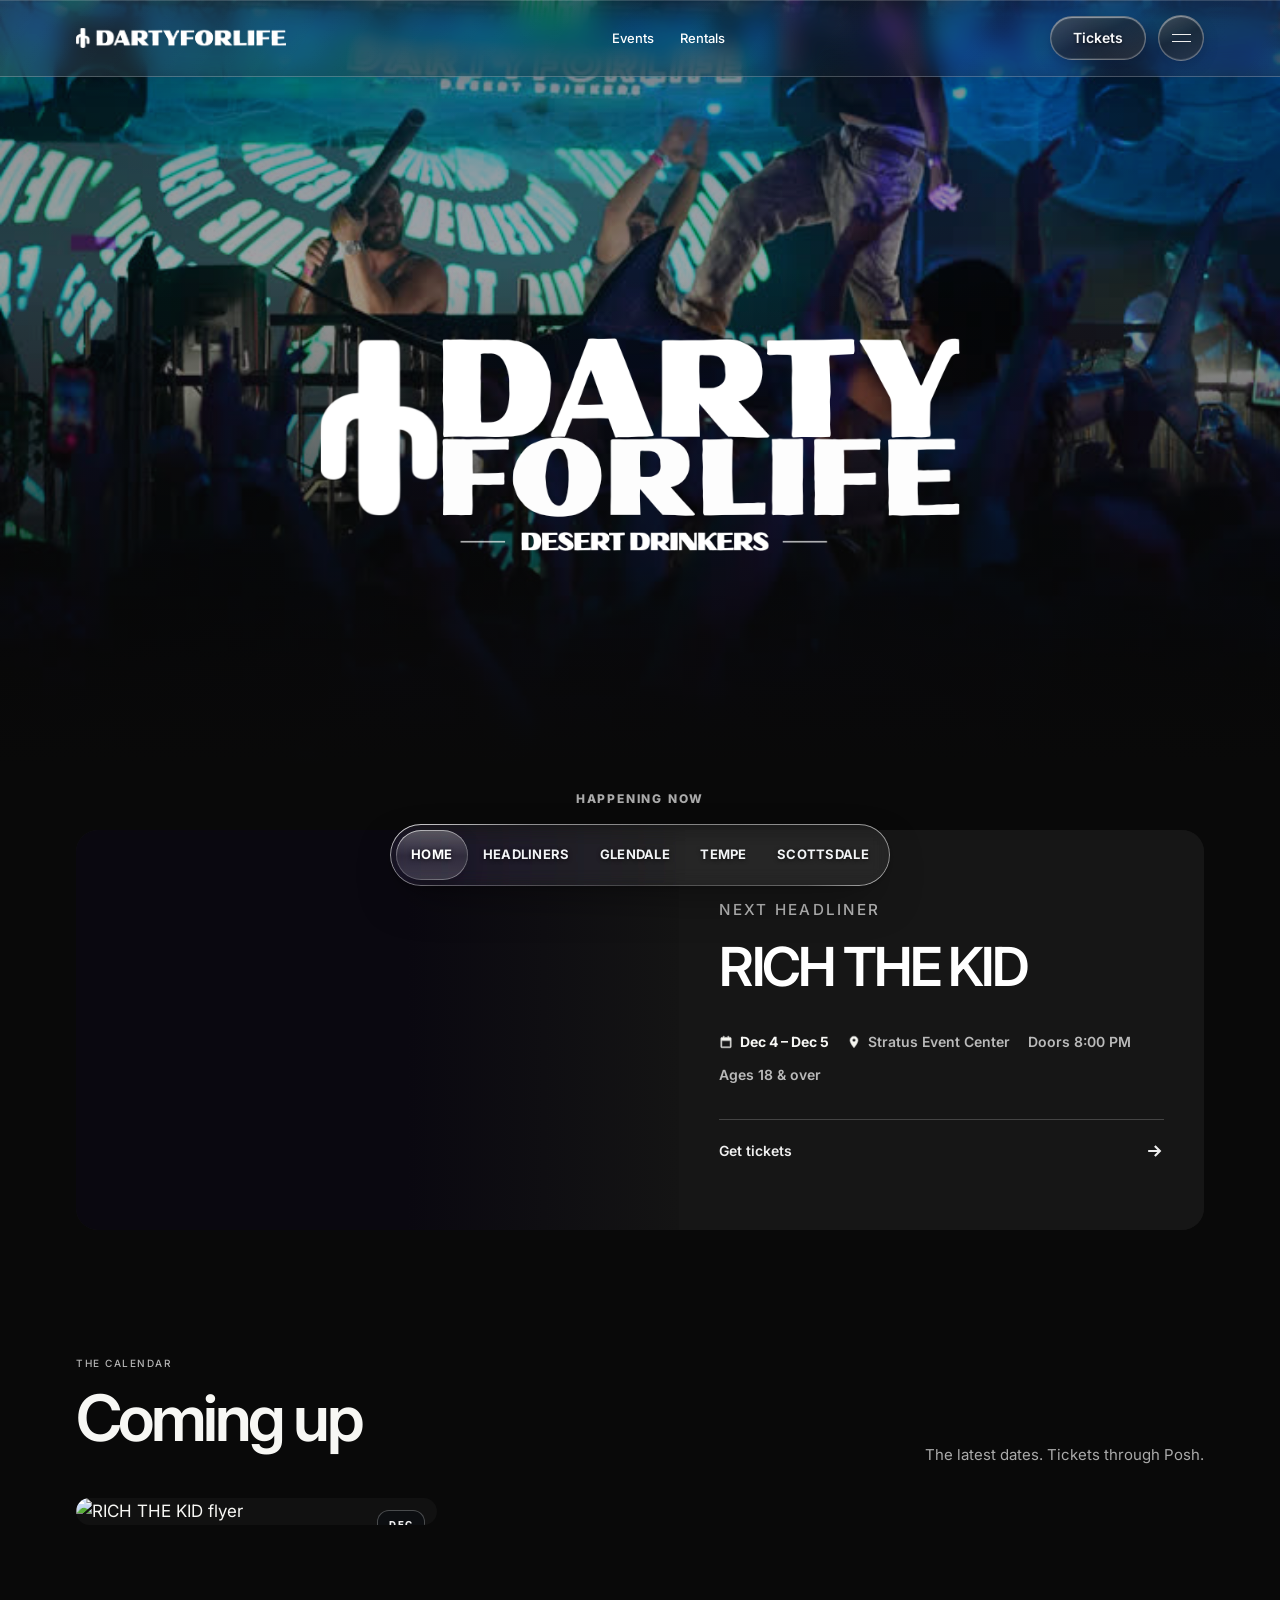
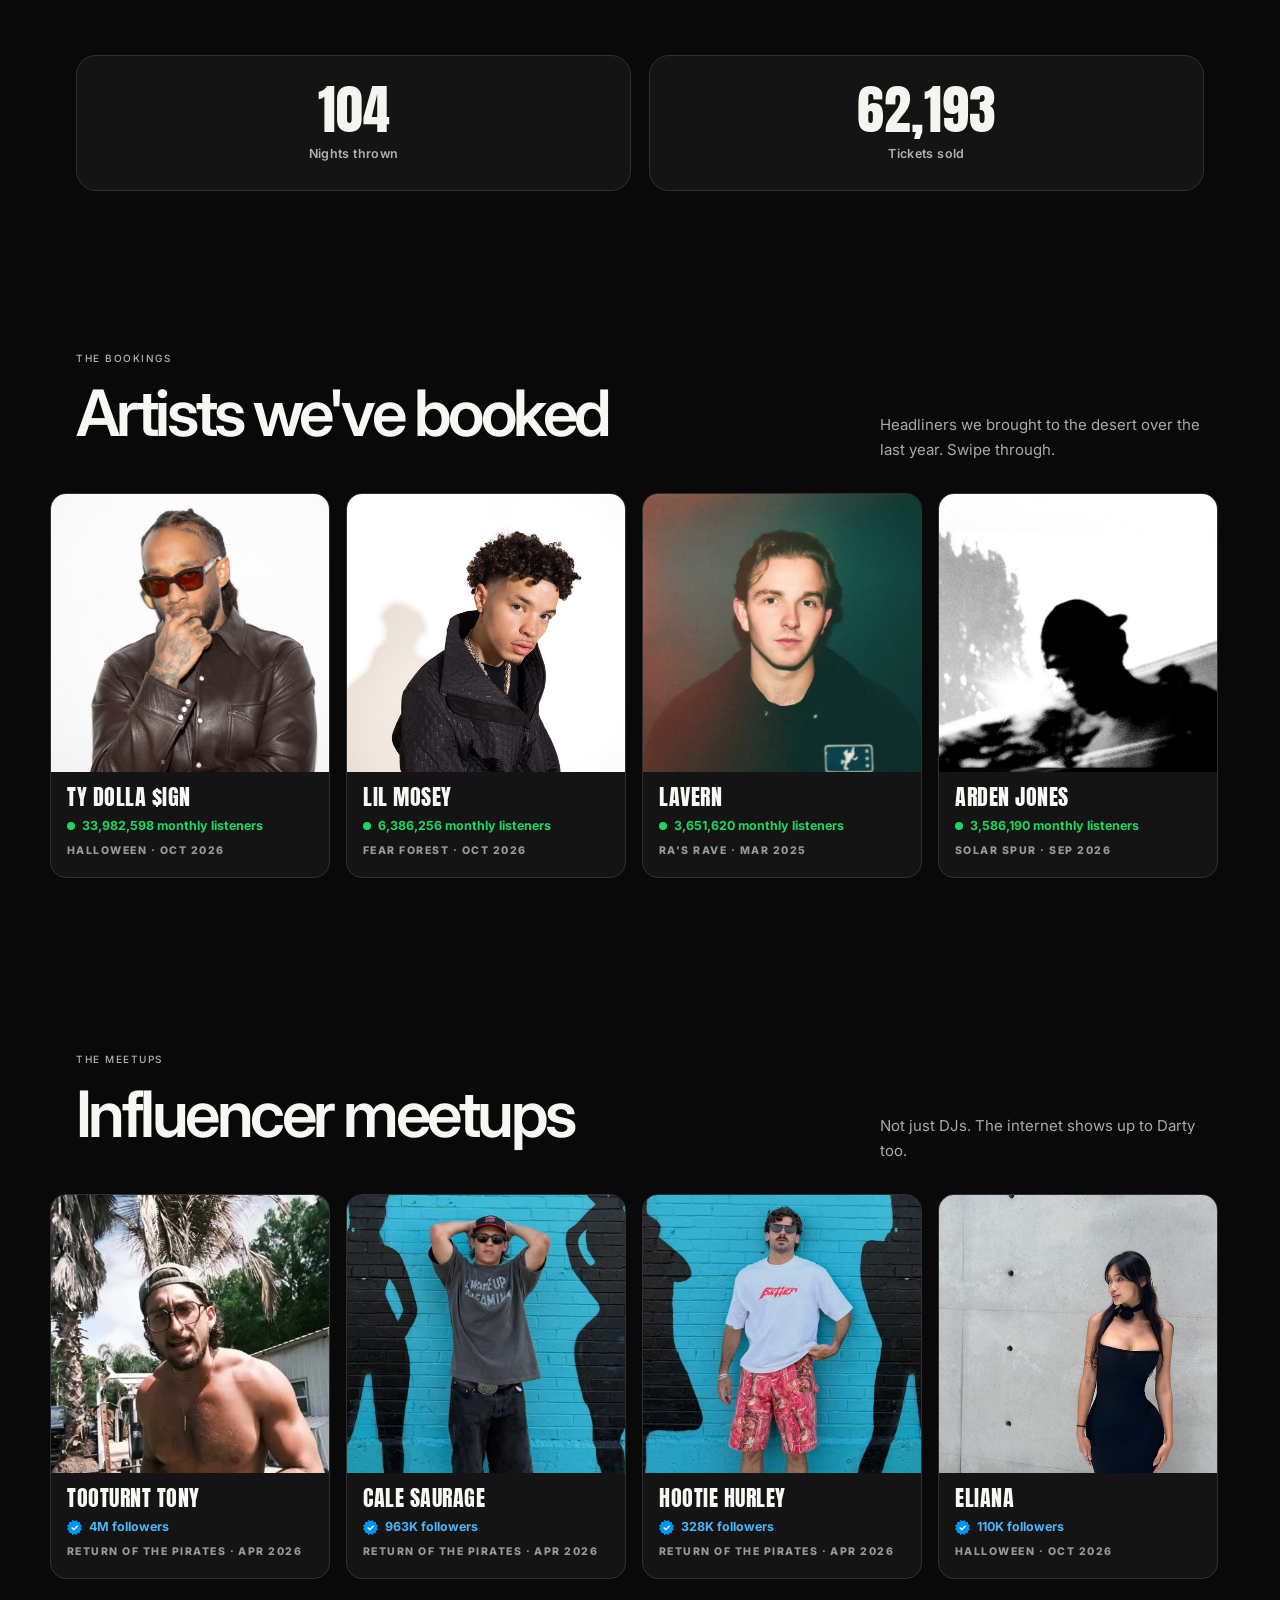
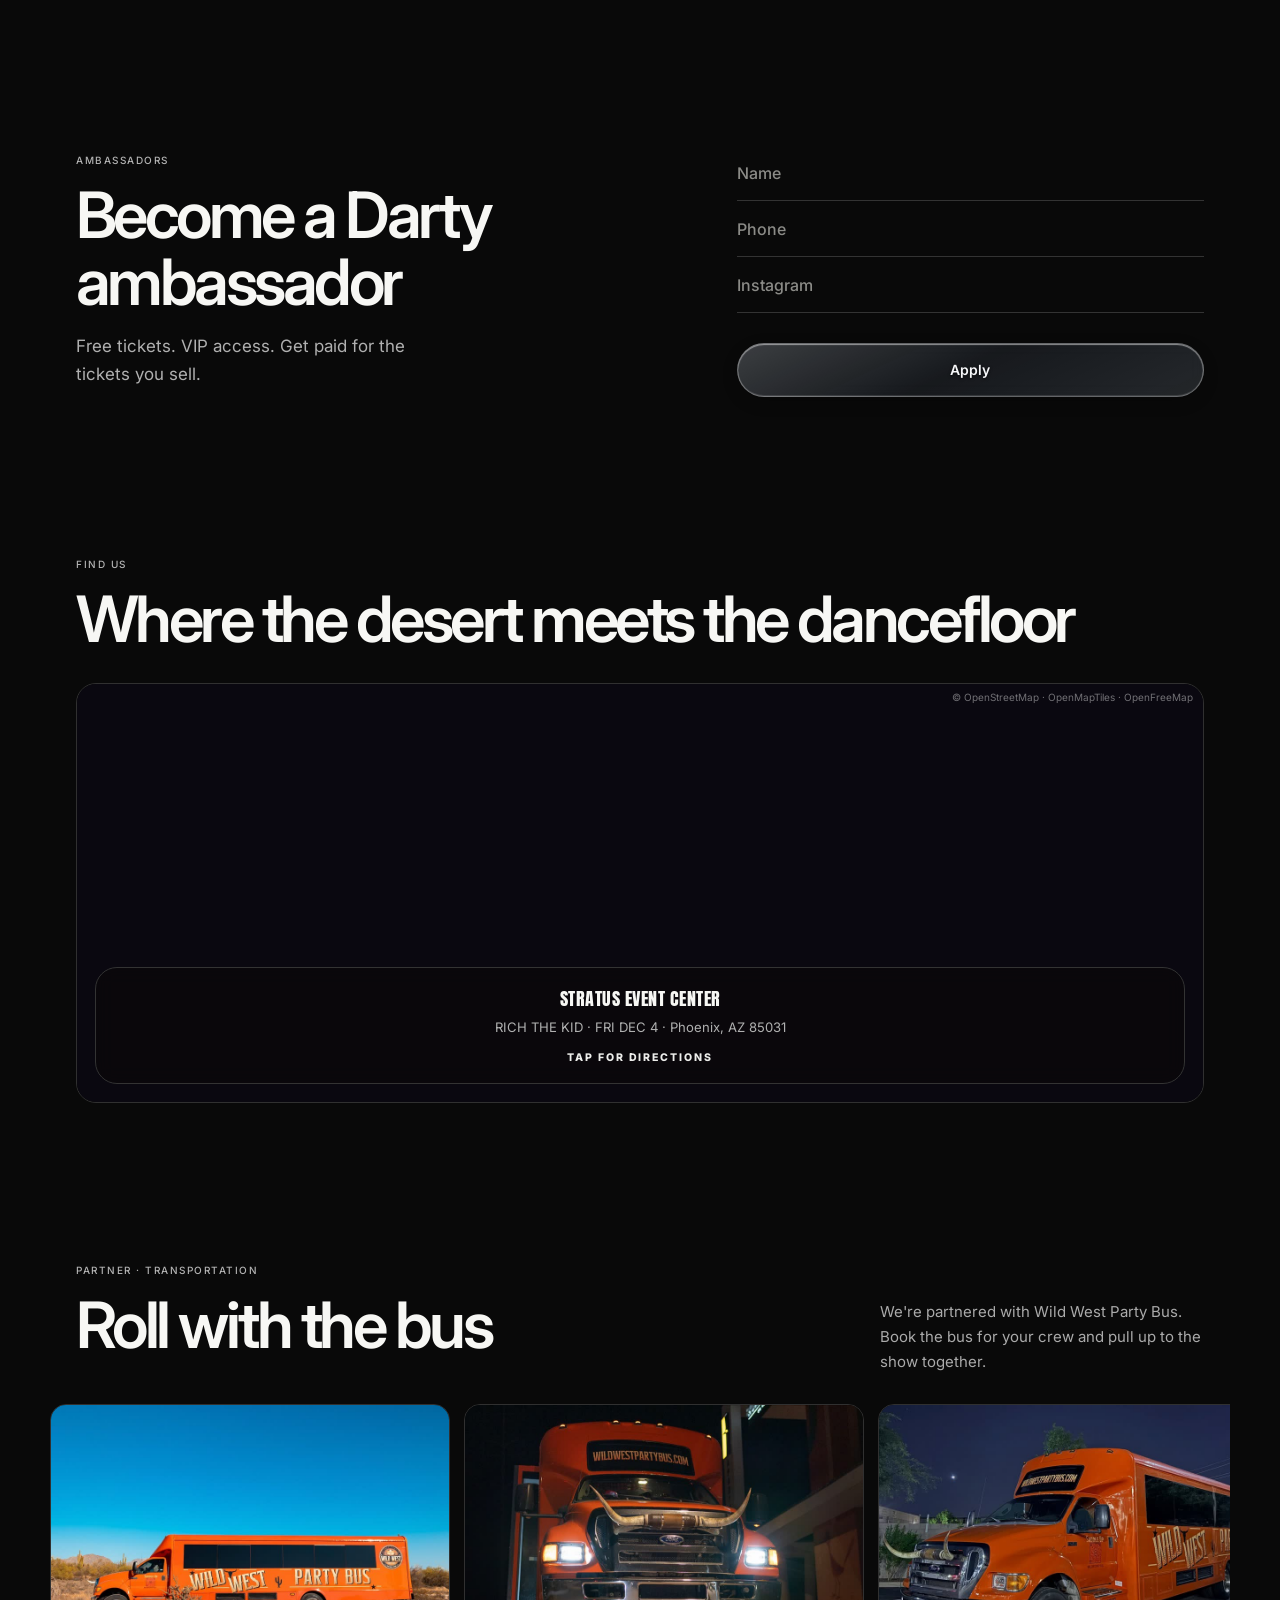
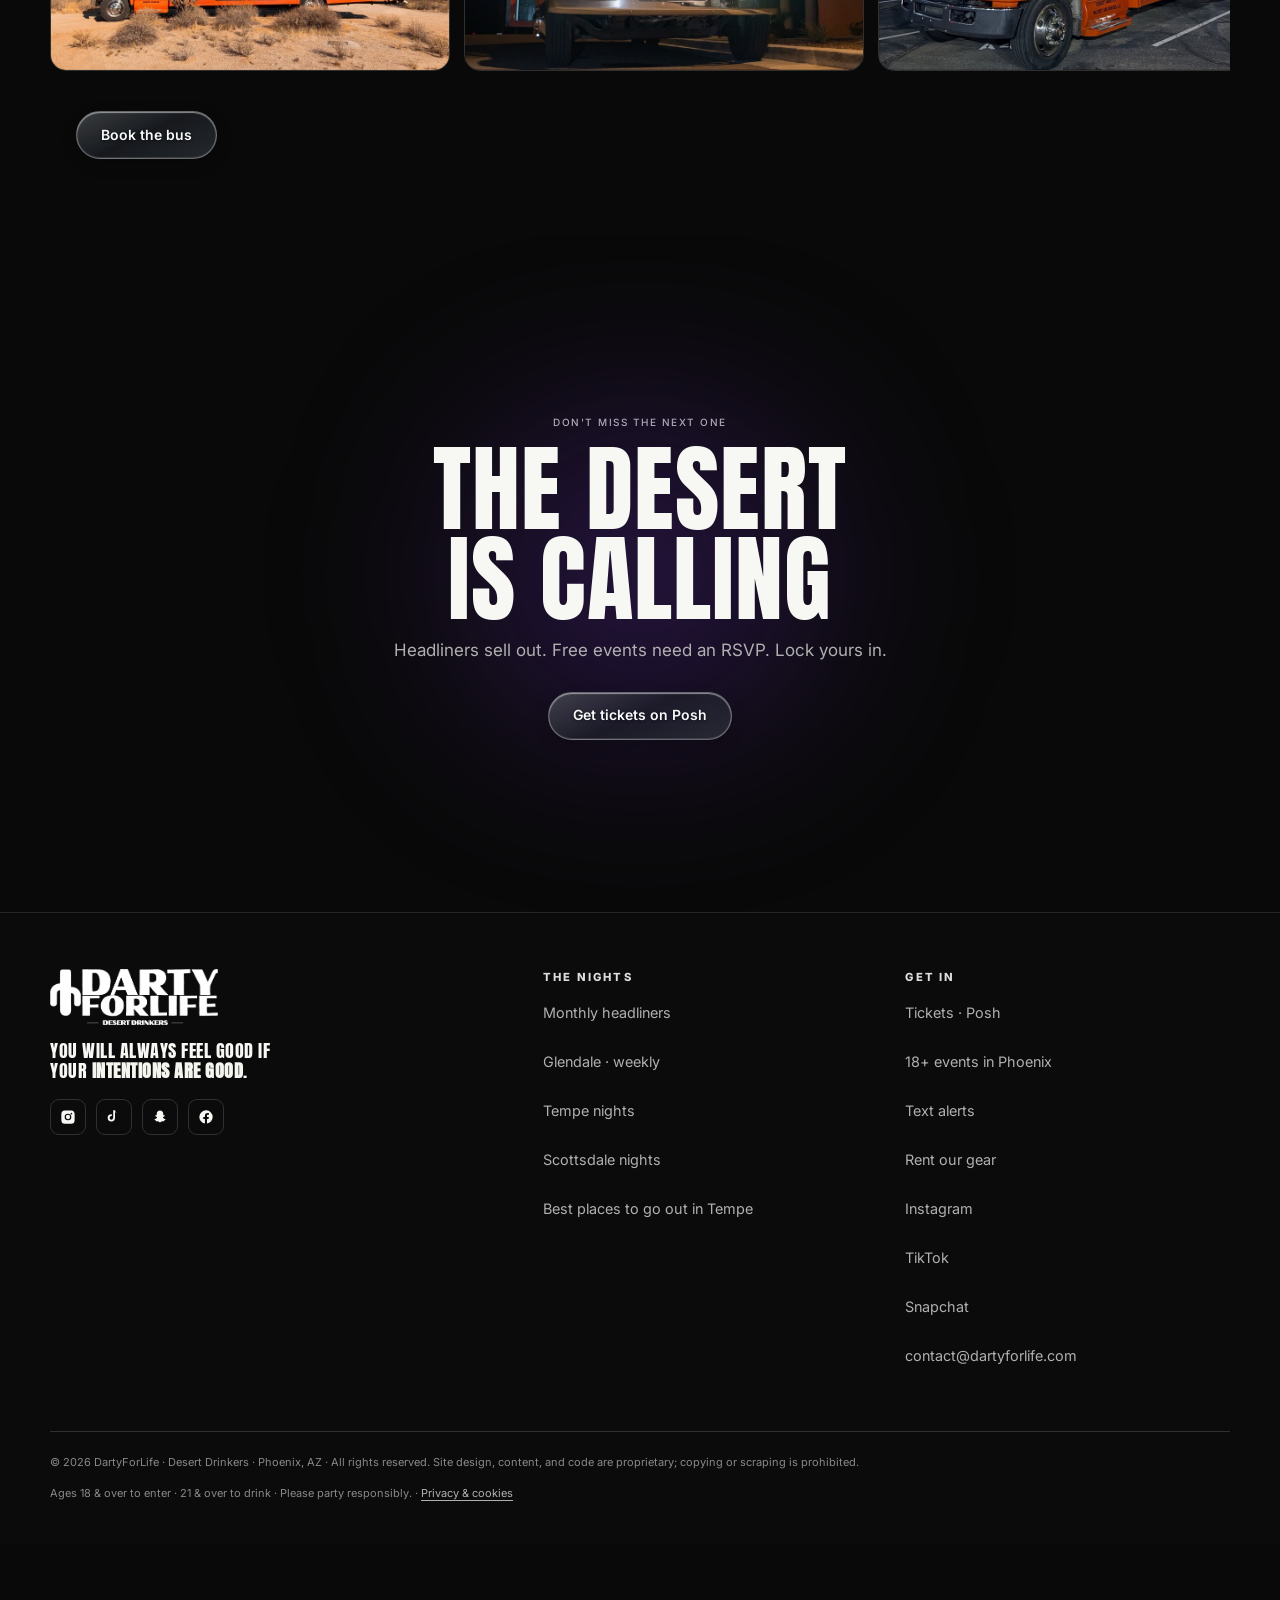
==== commit d27bf84c: "Auto-update events + going counts from Posh (2026-11-27 22:46Z)" ====
--- a/index.html
+++ b/index.html
@@ -48,6 +48,43 @@
  "@graph": [
   {
    "@type": "Event",
+   "@id": "https://dartyforlife.com/#event-6b0754be01c871cde0253b7f",
+   "name": "THE 44 | $2 TUESDAY",
+   "startDate": "2026-12-01T21:00:00-07:00",
+   "eventStatus": "https://schema.org/EventScheduled",
+   "eventAttendanceMode": "https://schema.org/OfflineEventAttendanceMode",
+   "url": "https://posh.vip/e/the-44-2-tuesday-6",
+   "location": {
+    "@type": "Place",
+    "name": "The 44 Live",
+    "address": {
+     "@type": "PostalAddress",
+     "addressCountry": "US",
+     "streetAddress": "4494 W Peoria Ave",
+     "addressLocality": "Glendale",
+     "addressRegion": "AZ",
+     "postalCode": "85302"
+    }
+   },
+   "organizer": {
+    "@type": "Organization",
+    "name": "DartyForLife",
+    "url": "https://dartyforlife.com"
+   },
+   "endDate": "2026-12-02T02:00:00-07:00",
+   "description": "AGES 18 AND OVER",
+   "image": "https://images.posh.vip/originals/6ac35eff4b9b6e997b34a3c9",
+   "offers": {
+    "@type": "Offer",
+    "priceCurrency": "USD",
+    "price": 6.71,
+    "availability": "https://schema.org/InStock",
+    "url": "https://posh.vip/e/the-44-2-tuesday-6"
+   },
+   "typicalAgeRange": "18+"
+  },
+  {
+   "@type": "Event",
    "@id": "https://dartyforlife.com/#event-6b074a5391236b033c4b2db6",
    "name": "DARTYFORLIFE | MODERN SOCIAL",
    "startDate": "2026-12-01T21:00:00-07:00",
@@ -89,12 +126,12 @@
   },
   {
    "@type": "Event",
-   "@id": "https://dartyforlife.com/#event-6b0754be01c871cde0253b7f",
-   "name": "THE 44 | $2 TUESDAY",
-   "startDate": "2026-12-01T21:00:00-07:00",
+   "@id": "https://dartyforlife.com/#event-6b0754f9b2e94d1448f97e63",
+   "name": "THIRSTY THURSDAY | THE 44",
+   "startDate": "2026-12-03T21:00:00-07:00",
    "eventStatus": "https://schema.org/EventScheduled",
    "eventAttendanceMode": "https://schema.org/OfflineEventAttendanceMode",
-   "url": "https://posh.vip/e/the-44-2-tuesday-6",
+   "url": "https://posh.vip/e/thirsty-thursday-the-44-5",
    "location": {
     "@type": "Place",
     "name": "The 44 Live",
@@ -112,15 +149,15 @@
     "name": "DartyForLife",
     "url": "https://dartyforlife.com"
    },
-   "endDate": "2026-12-02T02:00:00-07:00",
+   "endDate": "2026-12-04T02:00:00-07:00",
    "description": "AGES 18 AND OVER",
-   "image": "https://images.posh.vip/originals/6ac35eff4b9b6e997b34a3c9",
+   "image": "https://images.posh.vip/originals/6af63e3fda2aba99d535210e",
    "offers": {
     "@type": "Offer",
     "priceCurrency": "USD",
     "price": 6.71,
     "availability": "https://schema.org/InStock",
-    "url": "https://posh.vip/e/the-44-2-tuesday-6"
+    "url": "https://posh.vip/e/thirsty-thursday-the-44-5"
    },
    "typicalAgeRange": "18+"
   },
@@ -167,43 +204,6 @@
   },
   {
    "@type": "Event",
-   "@id": "https://dartyforlife.com/#event-6b0754f9b2e94d1448f97e63",
-   "name": "THIRSTY THURSDAY | THE 44",
-   "startDate": "2026-12-03T21:00:00-07:00",
-   "eventStatus": "https://schema.org/EventScheduled",
-   "eventAttendanceMode": "https://schema.org/OfflineEventAttendanceMode",
-   "url": "https://posh.vip/e/thirsty-thursday-the-44-5",
-   "location": {
-    "@type": "Place",
-    "name": "The 44 Live",
-    "address": {
-     "@type": "PostalAddress",
-     "addressCountry": "US",
-     "streetAddress": "4494 W Peoria Ave",
-     "addressLocality": "Glendale",
-     "addressRegion": "AZ",
-     "postalCode": "85302"
-    }
-   },
-   "organizer": {
-    "@type": "Organization",
-    "name": "DartyForLife",
-    "url": "https://dartyforlife.com"
-   },
-   "endDate": "2026-12-04T02:00:00-07:00",
-   "description": "AGES 18 AND OVER",
-   "image": "https://images.posh.vip/originals/6af63e3fda2aba99d535210e",
-   "offers": {
-    "@type": "Offer",
-    "priceCurrency": "USD",
-    "price": 6.71,
-    "availability": "https://schema.org/InStock",
-    "url": "https://posh.vip/e/thirsty-thursday-the-44-5"
-   },
-   "typicalAgeRange": "18+"
-  },
-  {
-   "@type": "Event",
    "@id": "https://dartyforlife.com/#event-6b038b2863b533f3fe1e65ee",
    "name": "RICH THE KID",
    "startDate": "2026-12-04T20:00:00-07:00",
@@ -301,6 +301,12 @@
       <p class="sec-sub">The latest dates. Tickets through Posh.</p>
     </div>
     <div class="event-grid" data-events data-series="all"><!--SEO:EVENTS-->
+<article class="ev" data-series="bar">
+      <h3><a href="https://posh.vip/e/the-44-2-tuesday-6">THE 44 | $2 TUESDAY</a></h3>
+      <p><time datetime="2026-12-01">Tuesday, December 1, 2026</time>, 9:00 PM</p>
+      <p>The 44 Live, Glendale, AZ 85302</p>
+      <p><span class="seo-ev-age">Ages 18 &amp; over</span></p>
+    </article>
 <article class="ev" data-series="tempe">
       <h3><a href="https://posh.vip/e/dartyforlife-modern-social">DARTYFORLIFE | MODERN SOCIAL</a></h3>
       <p><time datetime="2026-12-01">Tuesday, December 1, 2026</time>, 9:00 PM</p>
@@ -308,8 +314,8 @@
       <p><span class="seo-ev-age">Ages 18 &amp; over</span></p>
     </article>
 <article class="ev" data-series="bar">
-      <h3><a href="https://posh.vip/e/the-44-2-tuesday-6">THE 44 | $2 TUESDAY</a></h3>
-      <p><time datetime="2026-12-01">Tuesday, December 1, 2026</time>, 9:00 PM</p>
+      <h3><a href="https://posh.vip/e/thirsty-thursday-the-44-5">THIRSTY THURSDAY | THE 44</a></h3>
+      <p><time datetime="2026-12-03">Thursday, December 3, 2026</time>, 9:00 PM</p>
       <p>The 44 Live, Glendale, AZ 85302</p>
       <p><span class="seo-ev-age">Ages 18 &amp; over</span></p>
     </article>
@@ -317,12 +323,6 @@
       <h3><a href="https://posh.vip/e/dartyforlife-modern-social-1">DARTYFORLIFE | MODERN SOCIAL</a></h3>
       <p><time datetime="2026-12-03">Thursday, December 3, 2026</time>, 9:00 PM</p>
       <p>Mill's Modern Social, Tempe, AZ 85282</p>
-      <p><span class="seo-ev-age">Ages 18 &amp; over</span></p>
-    </article>
-<article class="ev" data-series="bar">
-      <h3><a href="https://posh.vip/e/thirsty-thursday-the-44-5">THIRSTY THURSDAY | THE 44</a></h3>
-      <p><time datetime="2026-12-03">Thursday, December 3, 2026</time>, 9:00 PM</p>
-      <p>The 44 Live, Glendale, AZ 85302</p>
       <p><span class="seo-ev-age">Ages 18 &amp; over</span></p>
     </article>
 <article class="ev" data-series="major">
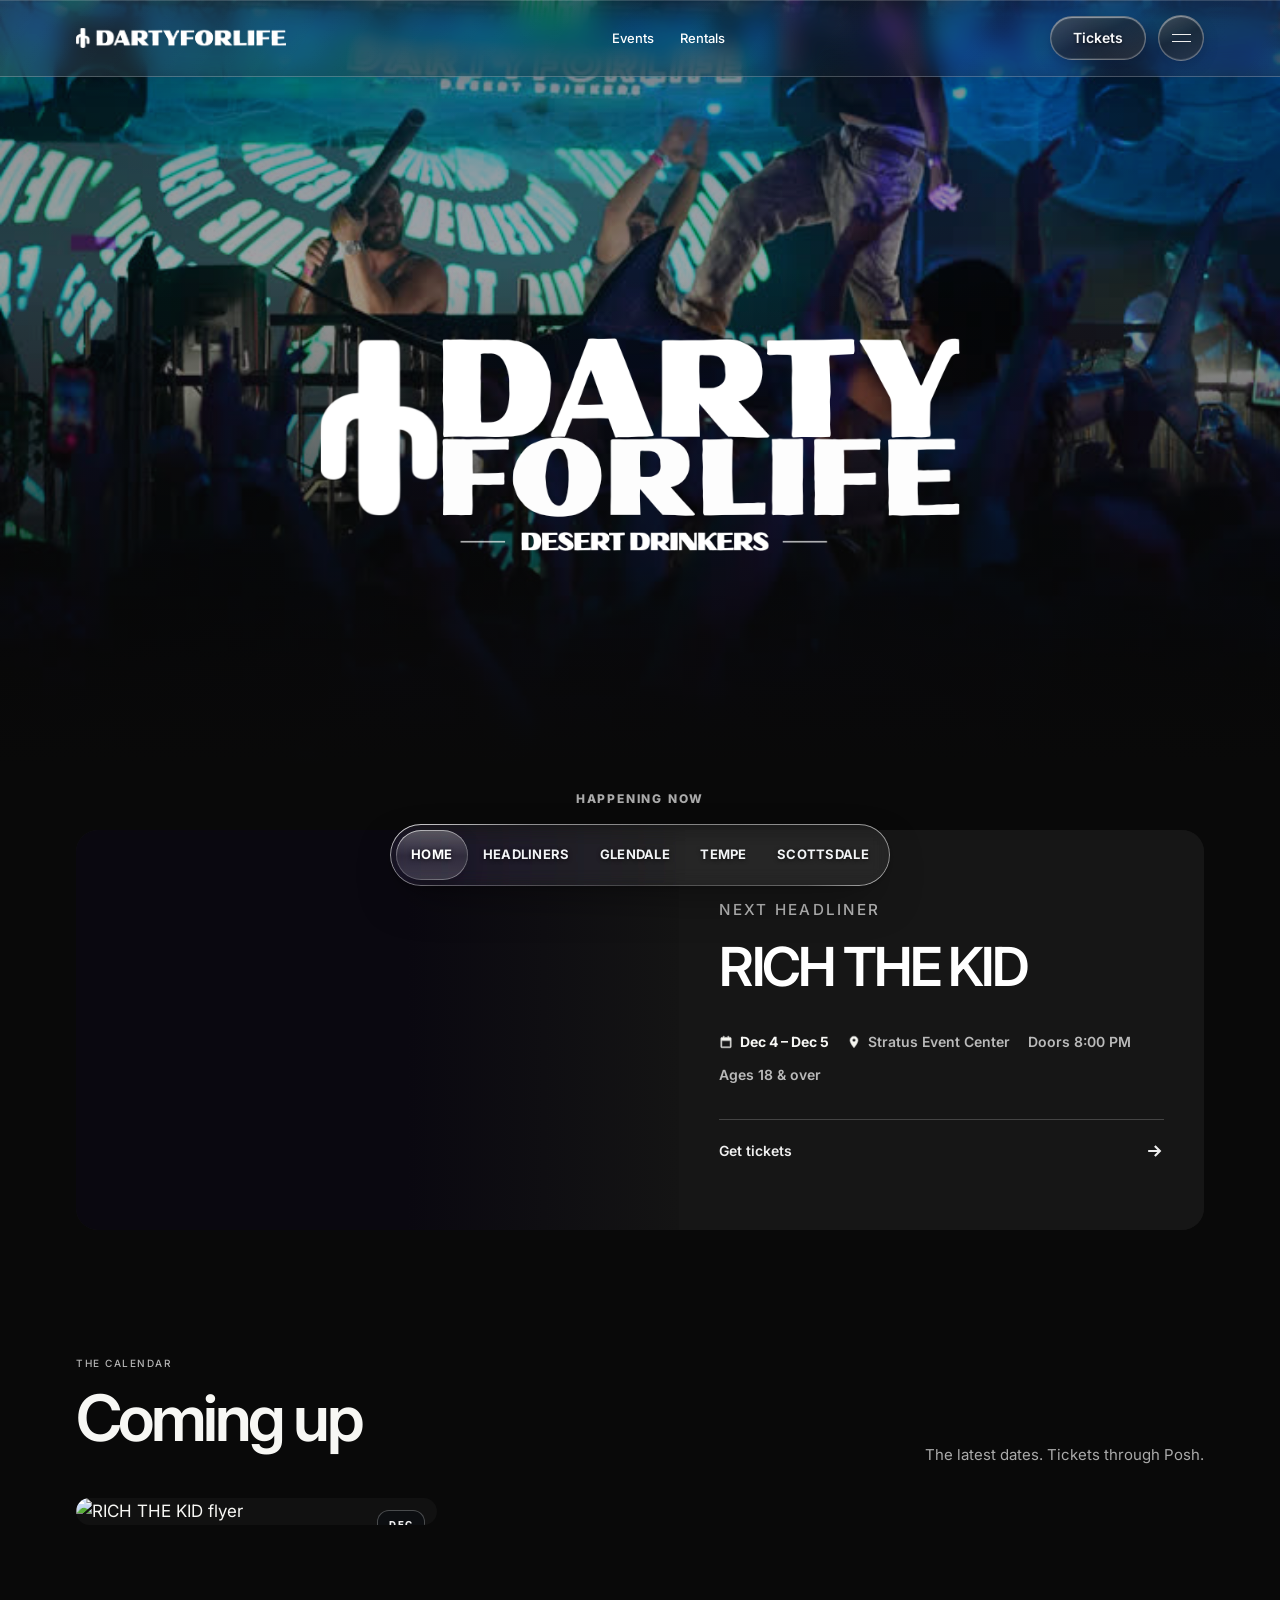
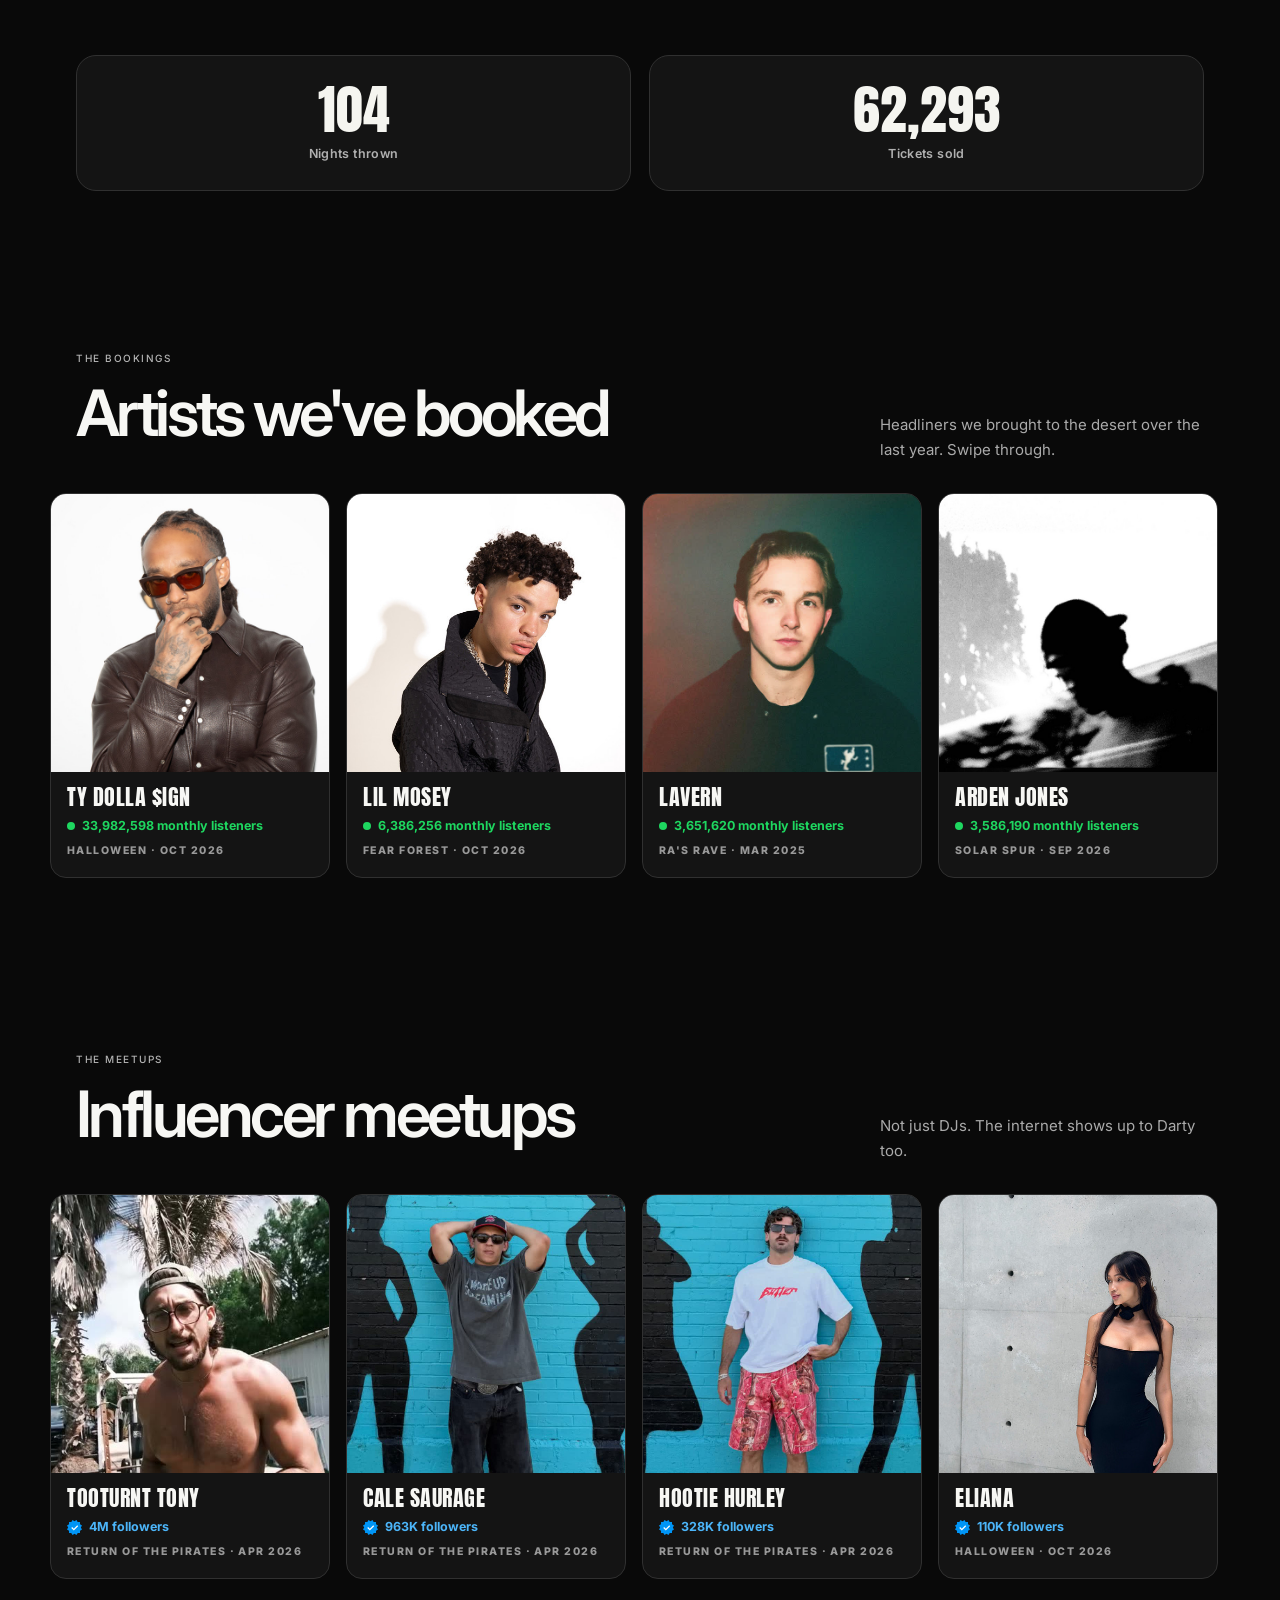
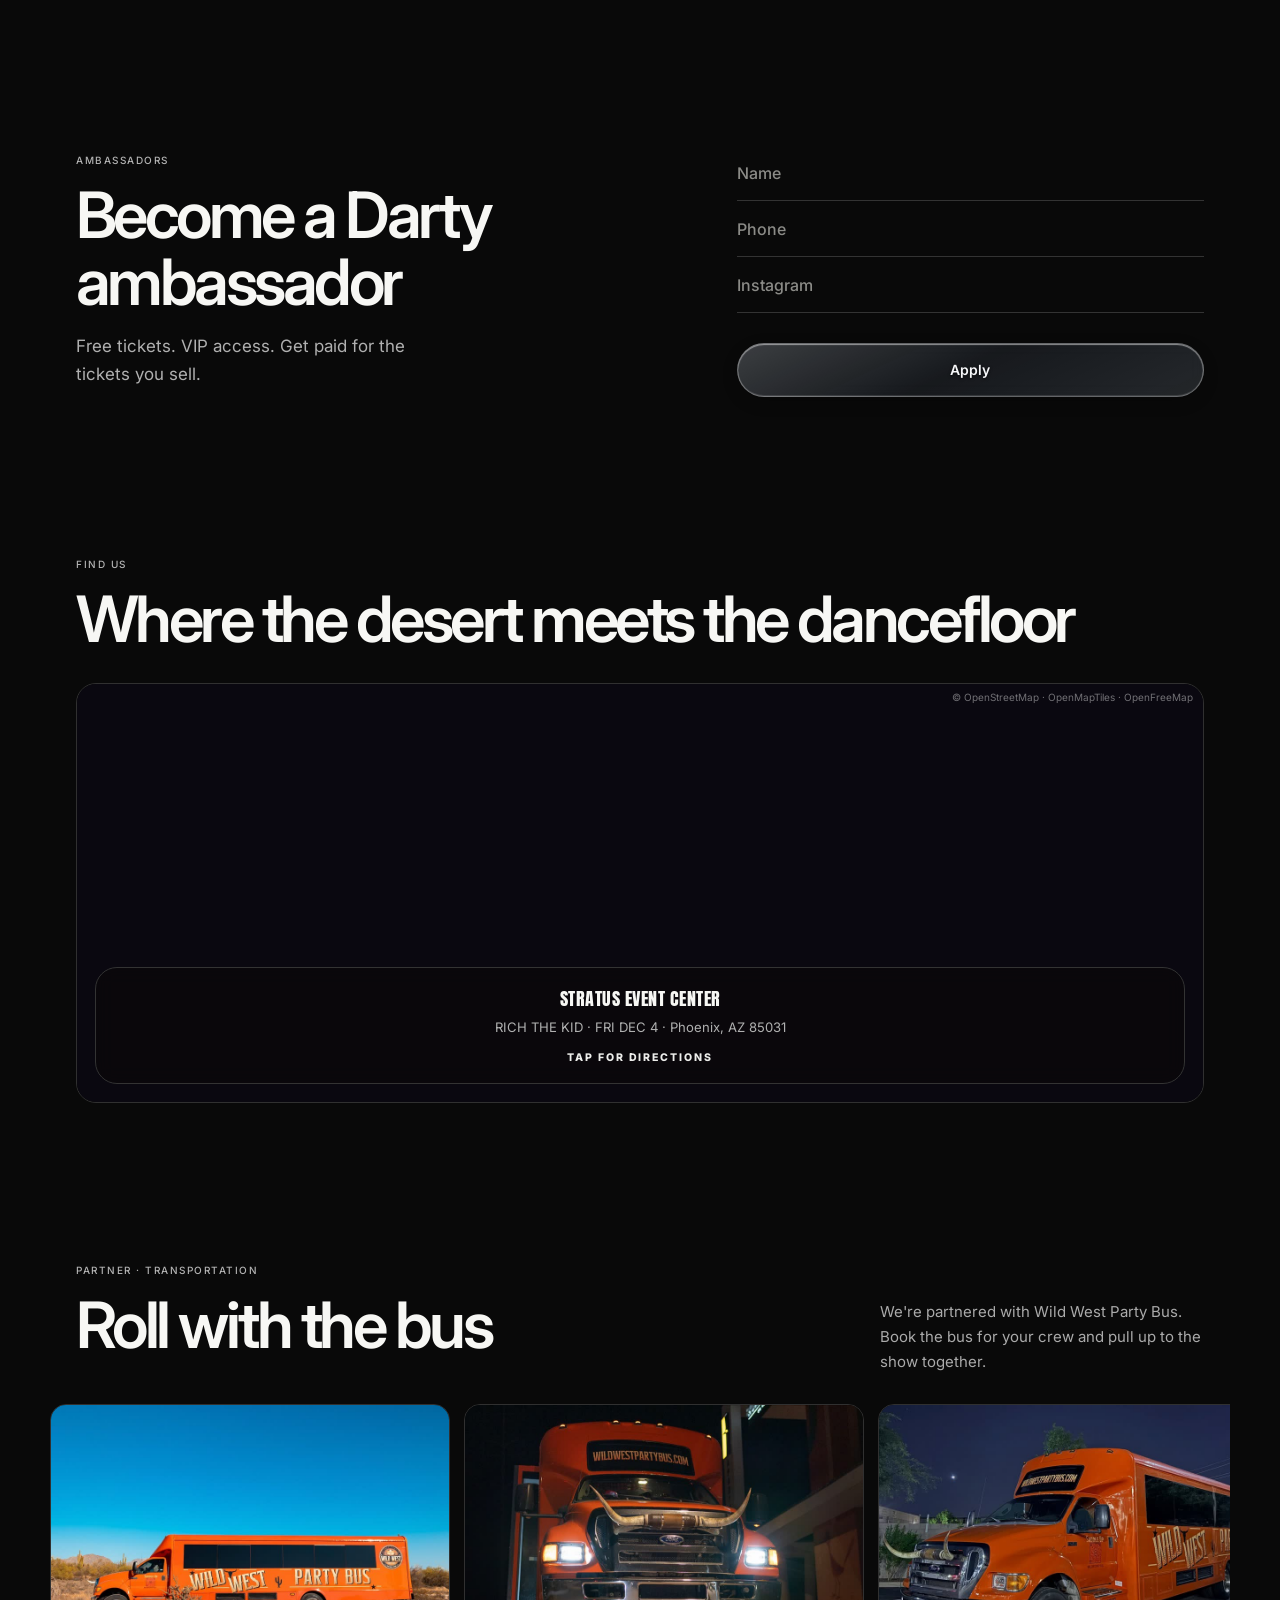
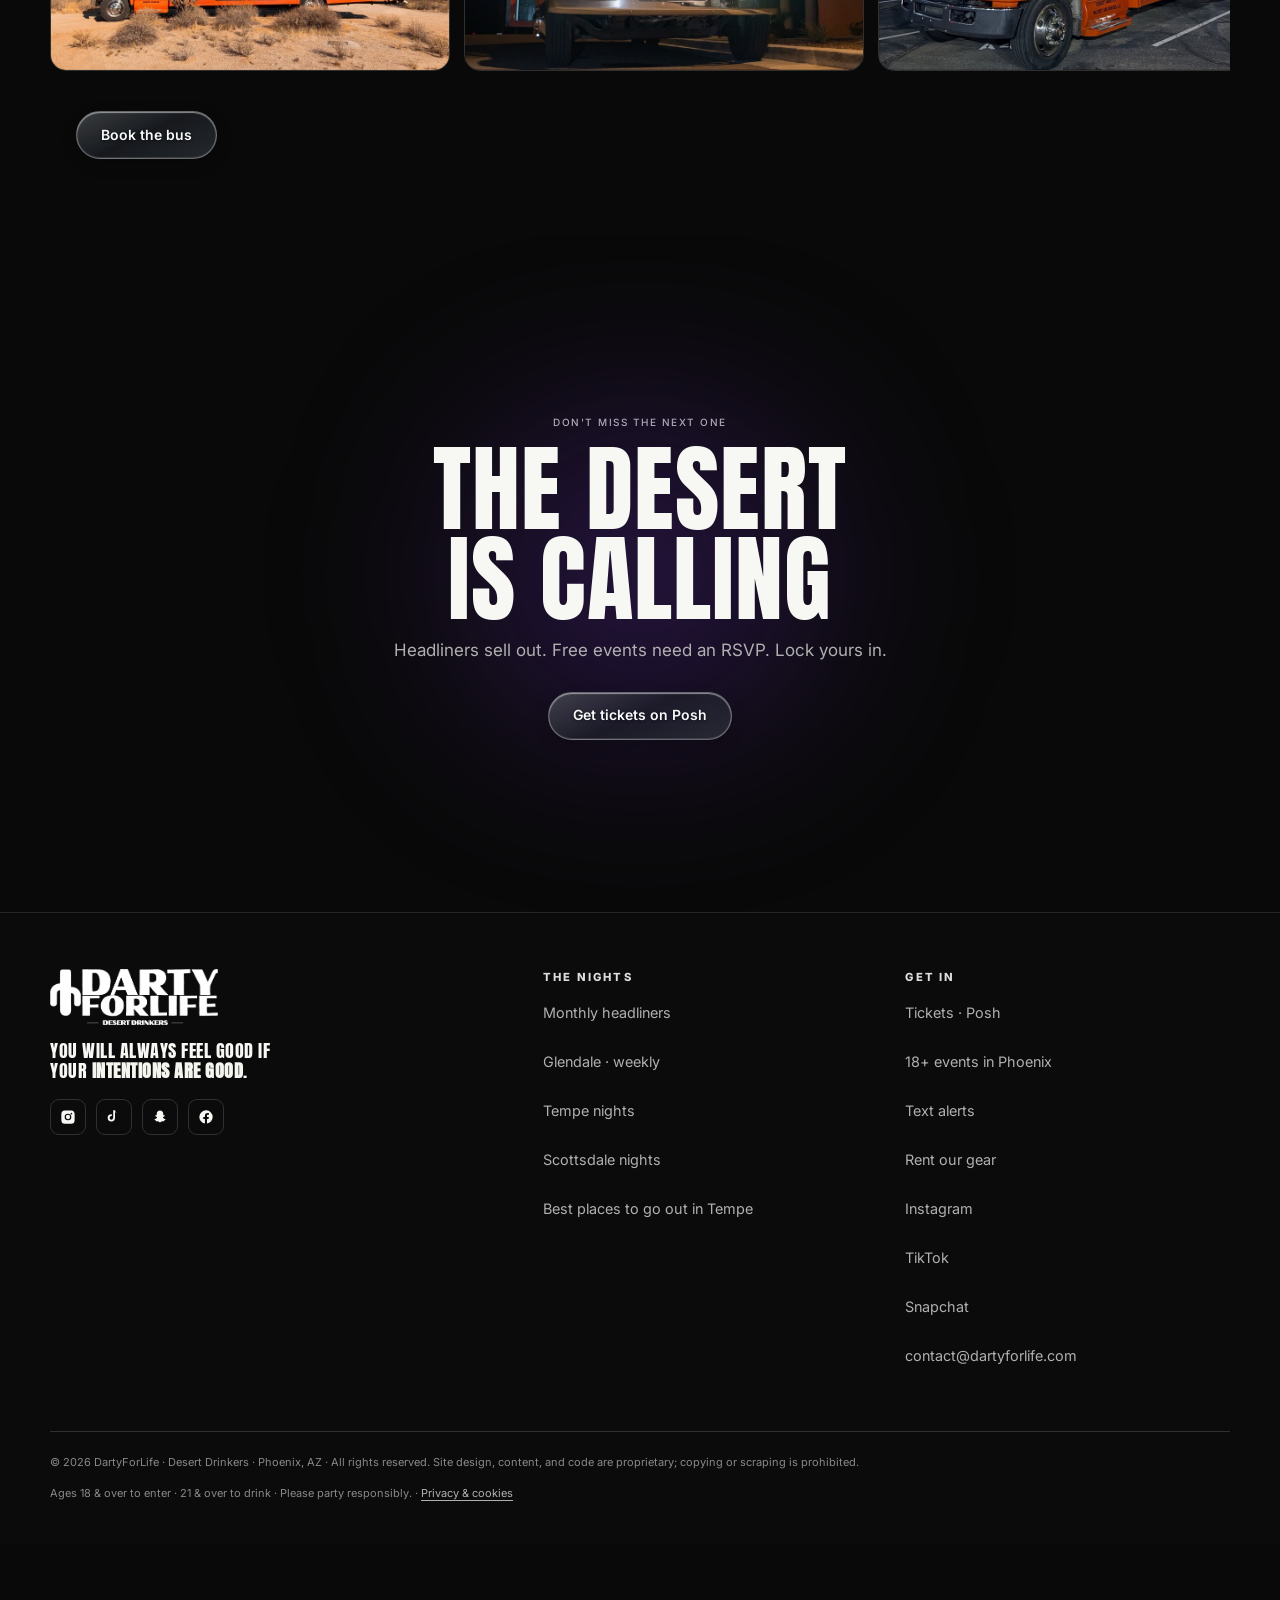
==== commit 57bb0b99: "Auto-update events + going counts from Posh (2026-11-28 01:16Z)" ====
--- a/index.html
+++ b/index.html
@@ -48,43 +48,6 @@
  "@graph": [
   {
    "@type": "Event",
-   "@id": "https://dartyforlife.com/#event-6b0754be01c871cde0253b7f",
-   "name": "THE 44 | $2 TUESDAY",
-   "startDate": "2026-12-01T21:00:00-07:00",
-   "eventStatus": "https://schema.org/EventScheduled",
-   "eventAttendanceMode": "https://schema.org/OfflineEventAttendanceMode",
-   "url": "https://posh.vip/e/the-44-2-tuesday-6",
-   "location": {
-    "@type": "Place",
-    "name": "The 44 Live",
-    "address": {
-     "@type": "PostalAddress",
-     "addressCountry": "US",
-     "streetAddress": "4494 W Peoria Ave",
-     "addressLocality": "Glendale",
-     "addressRegion": "AZ",
-     "postalCode": "85302"
-    }
-   },
-   "organizer": {
-    "@type": "Organization",
-    "name": "DartyForLife",
-    "url": "https://dartyforlife.com"
-   },
-   "endDate": "2026-12-02T02:00:00-07:00",
-   "description": "AGES 18 AND OVER",
-   "image": "https://images.posh.vip/originals/6ac35eff4b9b6e997b34a3c9",
-   "offers": {
-    "@type": "Offer",
-    "priceCurrency": "USD",
-    "price": 6.71,
-    "availability": "https://schema.org/InStock",
-    "url": "https://posh.vip/e/the-44-2-tuesday-6"
-   },
-   "typicalAgeRange": "18+"
-  },
-  {
-   "@type": "Event",
    "@id": "https://dartyforlife.com/#event-6b074a5391236b033c4b2db6",
    "name": "DARTYFORLIFE | MODERN SOCIAL",
    "startDate": "2026-12-01T21:00:00-07:00",
@@ -126,12 +89,12 @@
   },
   {
    "@type": "Event",
-   "@id": "https://dartyforlife.com/#event-6b0754f9b2e94d1448f97e63",
-   "name": "THIRSTY THURSDAY | THE 44",
-   "startDate": "2026-12-03T21:00:00-07:00",
+   "@id": "https://dartyforlife.com/#event-6b0754be01c871cde0253b7f",
+   "name": "THE 44 | $2 TUESDAY",
+   "startDate": "2026-12-01T21:00:00-07:00",
    "eventStatus": "https://schema.org/EventScheduled",
    "eventAttendanceMode": "https://schema.org/OfflineEventAttendanceMode",
-   "url": "https://posh.vip/e/thirsty-thursday-the-44-5",
+   "url": "https://posh.vip/e/the-44-2-tuesday-6",
    "location": {
     "@type": "Place",
     "name": "The 44 Live",
@@ -149,15 +112,15 @@
     "name": "DartyForLife",
     "url": "https://dartyforlife.com"
    },
-   "endDate": "2026-12-04T02:00:00-07:00",
+   "endDate": "2026-12-02T02:00:00-07:00",
    "description": "AGES 18 AND OVER",
-   "image": "https://images.posh.vip/originals/6af63e3fda2aba99d535210e",
+   "image": "https://images.posh.vip/originals/6ac35eff4b9b6e997b34a3c9",
    "offers": {
     "@type": "Offer",
     "priceCurrency": "USD",
     "price": 6.71,
     "availability": "https://schema.org/InStock",
-    "url": "https://posh.vip/e/thirsty-thursday-the-44-5"
+    "url": "https://posh.vip/e/the-44-2-tuesday-6"
    },
    "typicalAgeRange": "18+"
   },
@@ -204,6 +167,43 @@
   },
   {
    "@type": "Event",
+   "@id": "https://dartyforlife.com/#event-6b0754f9b2e94d1448f97e63",
+   "name": "THIRSTY THURSDAY | THE 44",
+   "startDate": "2026-12-03T21:00:00-07:00",
+   "eventStatus": "https://schema.org/EventScheduled",
+   "eventAttendanceMode": "https://schema.org/OfflineEventAttendanceMode",
+   "url": "https://posh.vip/e/thirsty-thursday-the-44-5",
+   "location": {
+    "@type": "Place",
+    "name": "The 44 Live",
+    "address": {
+     "@type": "PostalAddress",
+     "addressCountry": "US",
+     "streetAddress": "4494 W Peoria Ave",
+     "addressLocality": "Glendale",
+     "addressRegion": "AZ",
+     "postalCode": "85302"
+    }
+   },
+   "organizer": {
+    "@type": "Organization",
+    "name": "DartyForLife",
+    "url": "https://dartyforlife.com"
+   },
+   "endDate": "2026-12-04T02:00:00-07:00",
+   "description": "AGES 18 AND OVER",
+   "image": "https://images.posh.vip/originals/6af63e3fda2aba99d535210e",
+   "offers": {
+    "@type": "Offer",
+    "priceCurrency": "USD",
+    "price": 6.71,
+    "availability": "https://schema.org/InStock",
+    "url": "https://posh.vip/e/thirsty-thursday-the-44-5"
+   },
+   "typicalAgeRange": "18+"
+  },
+  {
+   "@type": "Event",
    "@id": "https://dartyforlife.com/#event-6b038b2863b533f3fe1e65ee",
    "name": "RICH THE KID",
    "startDate": "2026-12-04T20:00:00-07:00",
@@ -301,6 +301,12 @@
       <p class="sec-sub">The latest dates. Tickets through Posh.</p>
     </div>
     <div class="event-grid" data-events data-series="all"><!--SEO:EVENTS-->
+<article class="ev" data-series="tempe">
+      <h3><a href="https://posh.vip/e/dartyforlife-modern-social">DARTYFORLIFE | MODERN SOCIAL</a></h3>
+      <p><time datetime="2026-12-01">Tuesday, December 1, 2026</time>, 9:00 PM</p>
+      <p>Mill's Modern Social, Tempe, AZ 85282</p>
+      <p><span class="seo-ev-age">Ages 18 &amp; over</span></p>
+    </article>
 <article class="ev" data-series="bar">
       <h3><a href="https://posh.vip/e/the-44-2-tuesday-6">THE 44 | $2 TUESDAY</a></h3>
       <p><time datetime="2026-12-01">Tuesday, December 1, 2026</time>, 9:00 PM</p>
@@ -308,8 +314,8 @@
       <p><span class="seo-ev-age">Ages 18 &amp; over</span></p>
     </article>
 <article class="ev" data-series="tempe">
-      <h3><a href="https://posh.vip/e/dartyforlife-modern-social">DARTYFORLIFE | MODERN SOCIAL</a></h3>
-      <p><time datetime="2026-12-01">Tuesday, December 1, 2026</time>, 9:00 PM</p>
+      <h3><a href="https://posh.vip/e/dartyforlife-modern-social-1">DARTYFORLIFE | MODERN SOCIAL</a></h3>
+      <p><time datetime="2026-12-03">Thursday, December 3, 2026</time>, 9:00 PM</p>
       <p>Mill's Modern Social, Tempe, AZ 85282</p>
       <p><span class="seo-ev-age">Ages 18 &amp; over</span></p>
     </article>
@@ -317,12 +323,6 @@
       <h3><a href="https://posh.vip/e/thirsty-thursday-the-44-5">THIRSTY THURSDAY | THE 44</a></h3>
       <p><time datetime="2026-12-03">Thursday, December 3, 2026</time>, 9:00 PM</p>
       <p>The 44 Live, Glendale, AZ 85302</p>
-      <p><span class="seo-ev-age">Ages 18 &amp; over</span></p>
-    </article>
-<article class="ev" data-series="tempe">
-      <h3><a href="https://posh.vip/e/dartyforlife-modern-social-1">DARTYFORLIFE | MODERN SOCIAL</a></h3>
-      <p><time datetime="2026-12-03">Thursday, December 3, 2026</time>, 9:00 PM</p>
-      <p>Mill's Modern Social, Tempe, AZ 85282</p>
       <p><span class="seo-ev-age">Ages 18 &amp; over</span></p>
     </article>
 <article class="ev" data-series="major">
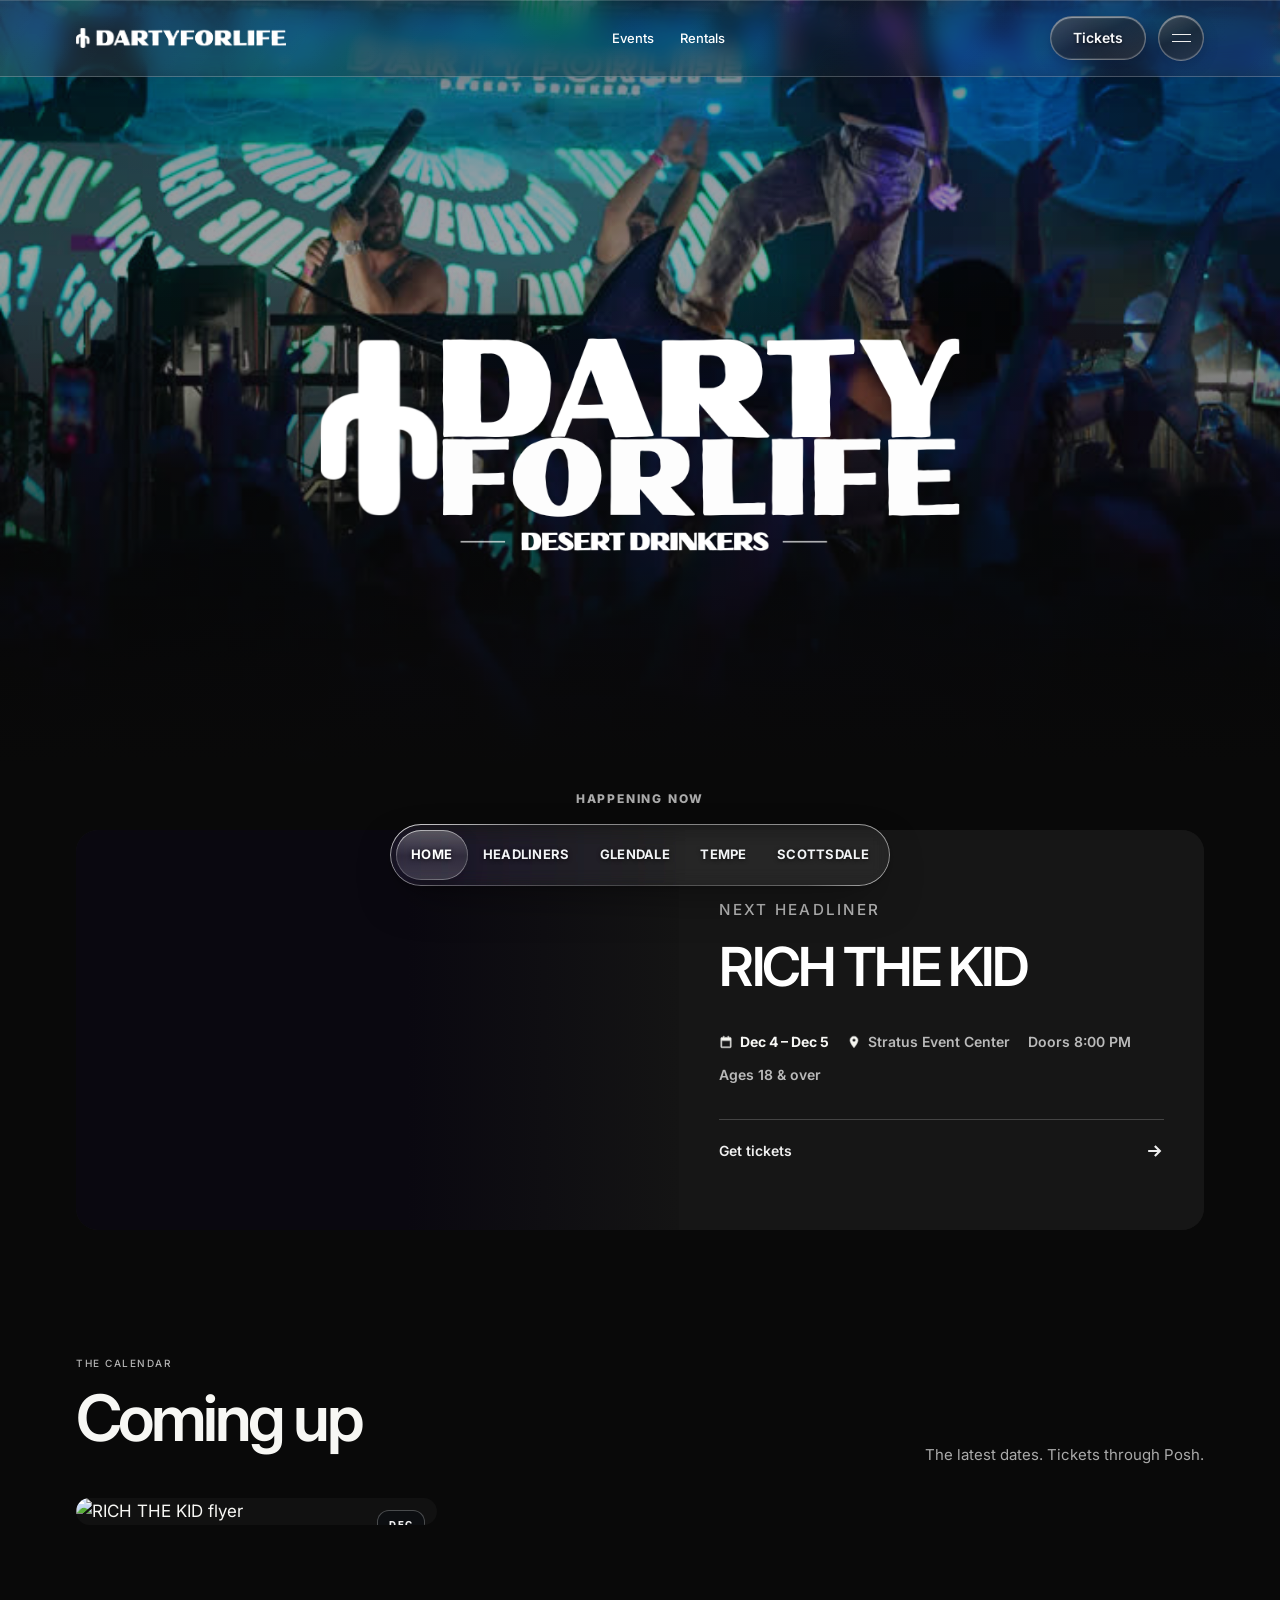
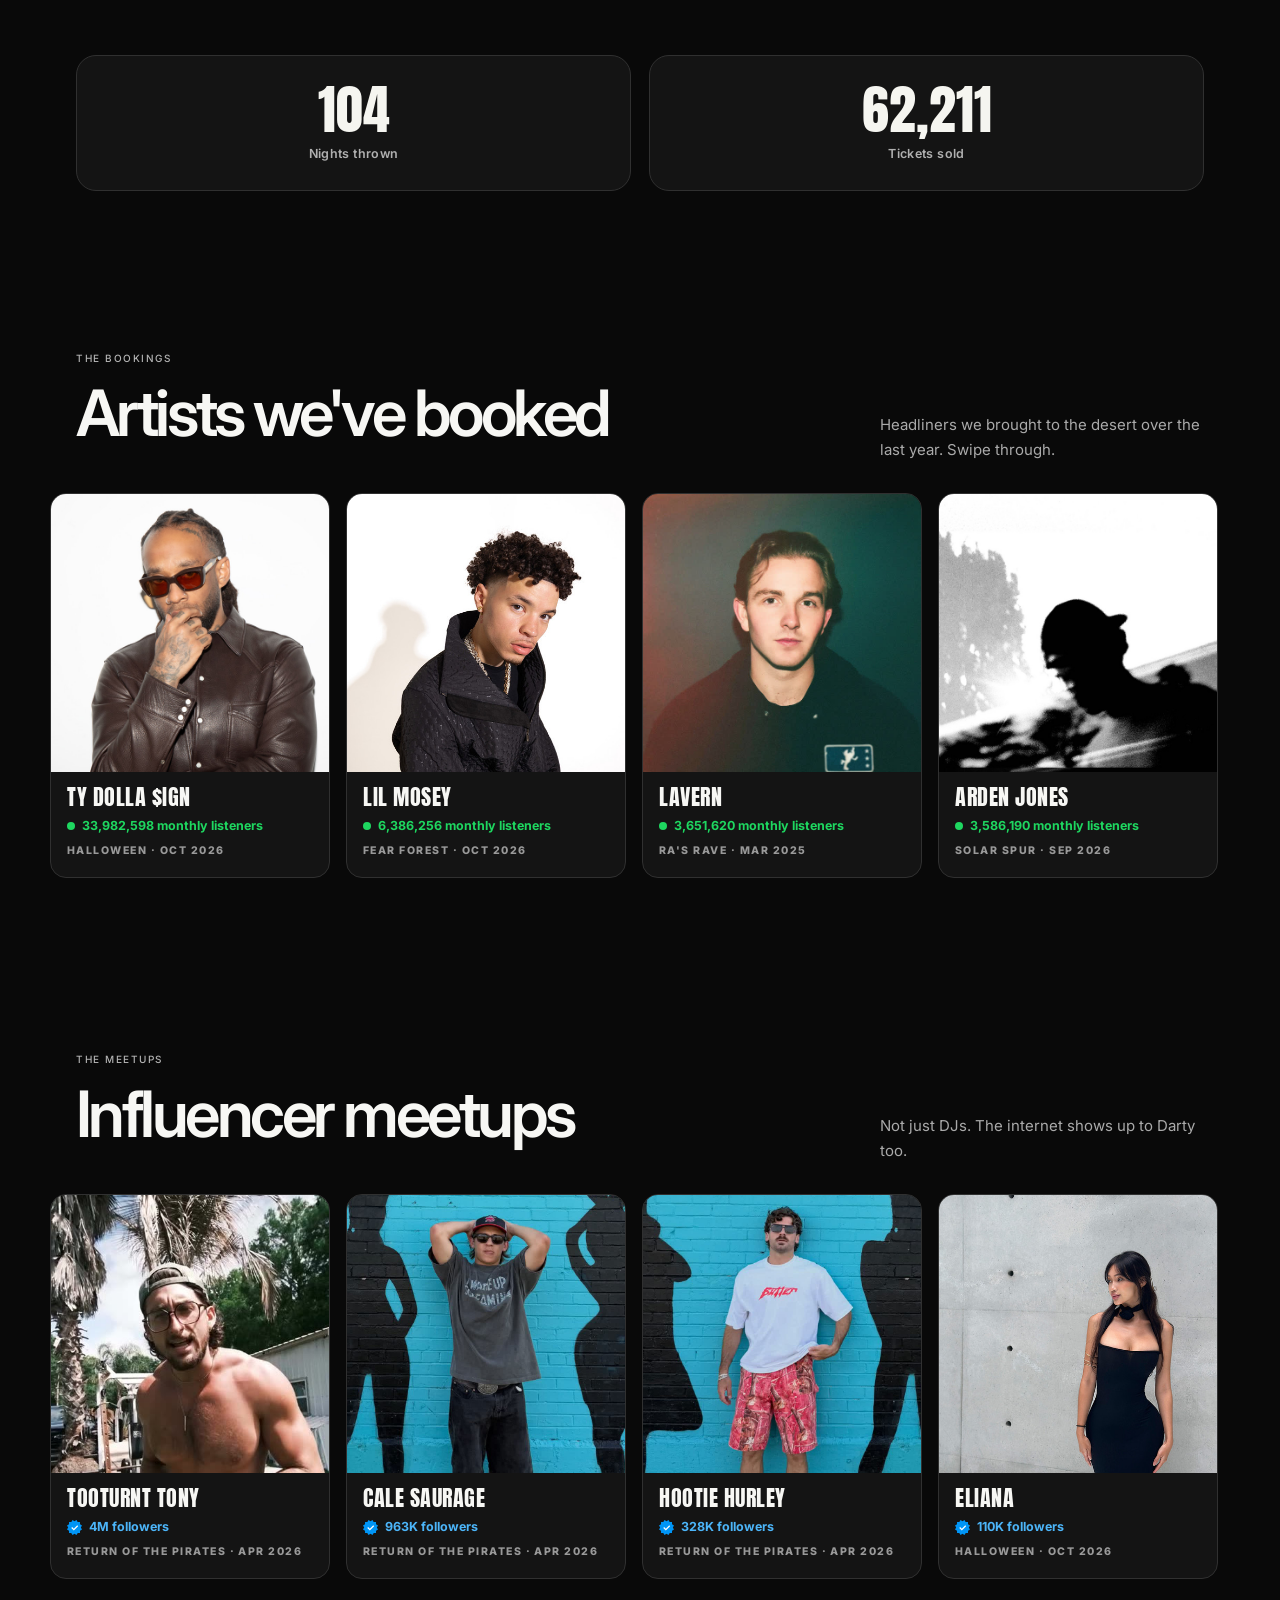
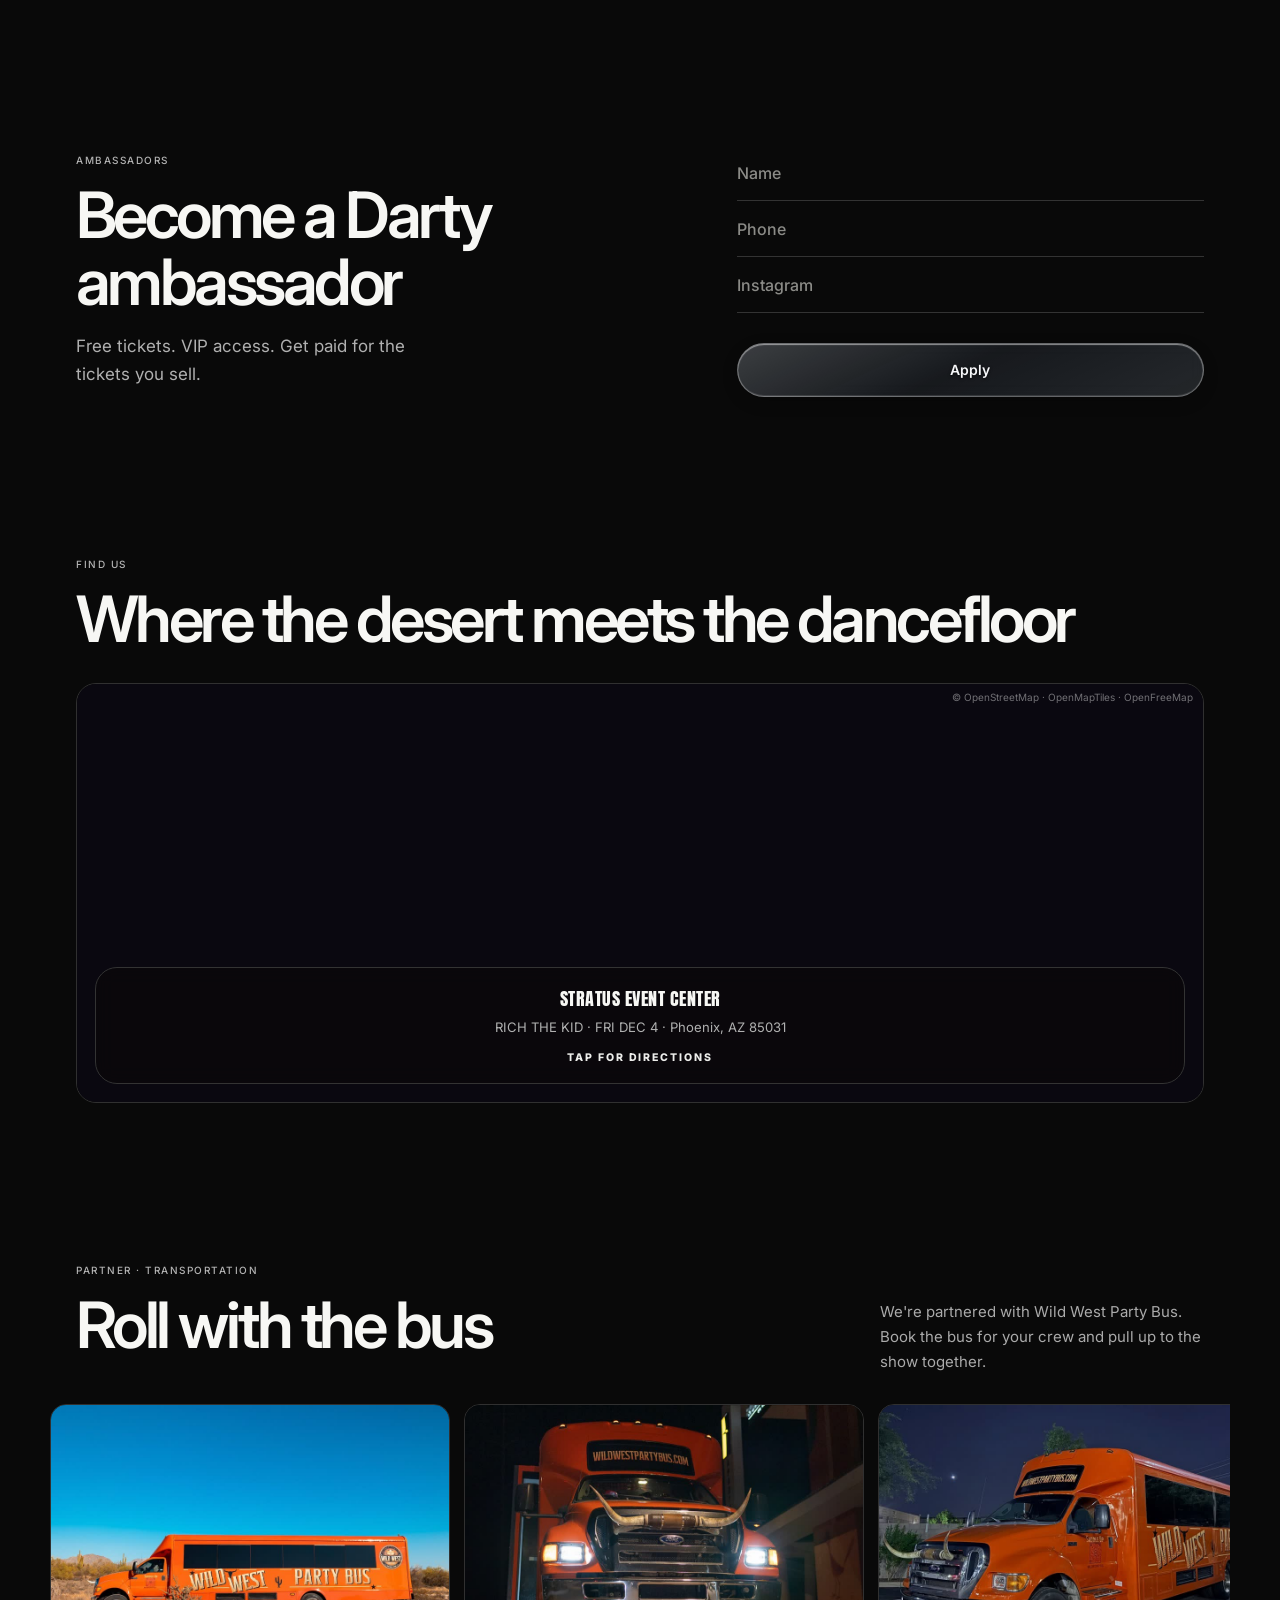
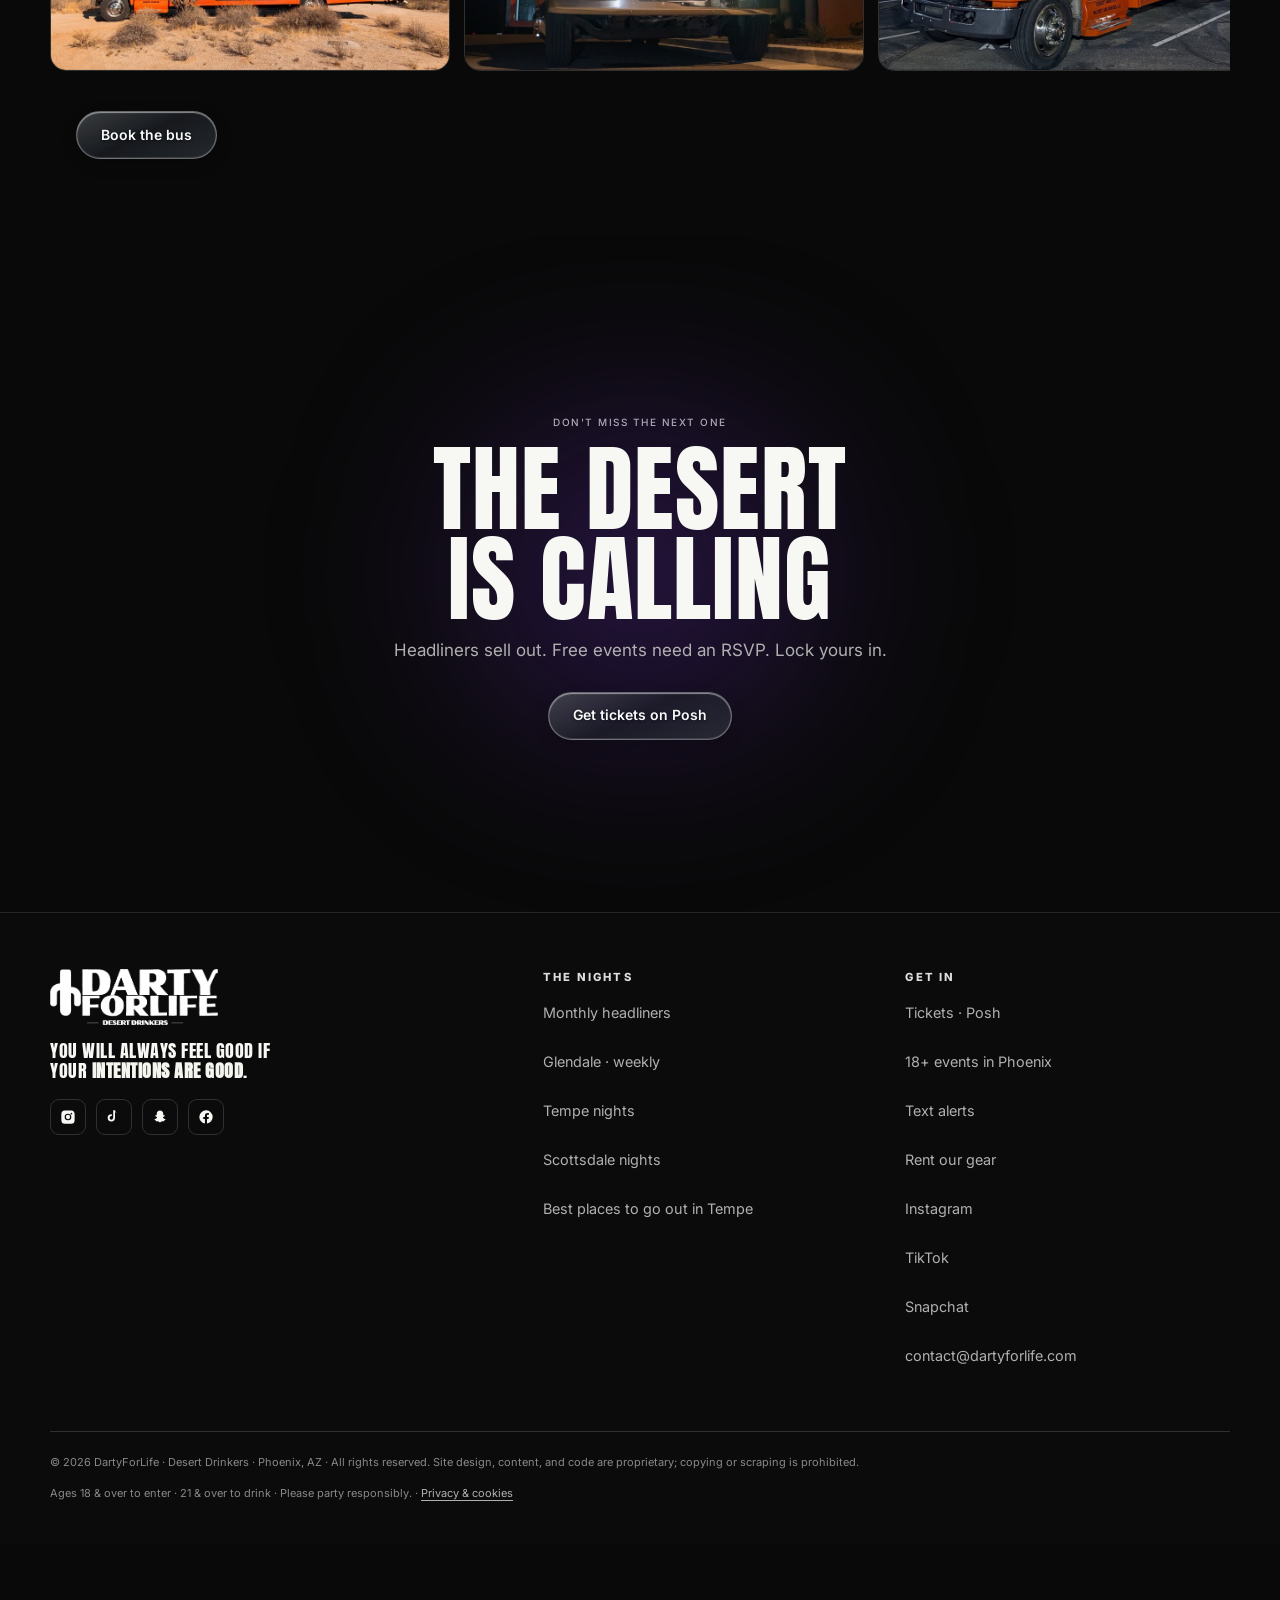
==== commit e32c6032: "Auto-update events + going counts from Posh (2026-11-28 01:46Z)" ====
--- a/index.html
+++ b/index.html
@@ -48,6 +48,43 @@
  "@graph": [
   {
    "@type": "Event",
+   "@id": "https://dartyforlife.com/#event-6b0754be01c871cde0253b7f",
+   "name": "THE 44 | $2 TUESDAY",
+   "startDate": "2026-12-01T21:00:00-07:00",
+   "eventStatus": "https://schema.org/EventScheduled",
+   "eventAttendanceMode": "https://schema.org/OfflineEventAttendanceMode",
+   "url": "https://posh.vip/e/the-44-2-tuesday-6",
+   "location": {
+    "@type": "Place",
+    "name": "The 44 Live",
+    "address": {
+     "@type": "PostalAddress",
+     "addressCountry": "US",
+     "streetAddress": "4494 W Peoria Ave",
+     "addressLocality": "Glendale",
+     "addressRegion": "AZ",
+     "postalCode": "85302"
+    }
+   },
+   "organizer": {
+    "@type": "Organization",
+    "name": "DartyForLife",
+    "url": "https://dartyforlife.com"
+   },
+   "endDate": "2026-12-02T02:00:00-07:00",
+   "description": "AGES 18 AND OVER",
+   "image": "https://images.posh.vip/originals/6ac35eff4b9b6e997b34a3c9",
+   "offers": {
+    "@type": "Offer",
+    "priceCurrency": "USD",
+    "price": 6.71,
+    "availability": "https://schema.org/InStock",
+    "url": "https://posh.vip/e/the-44-2-tuesday-6"
+   },
+   "typicalAgeRange": "18+"
+  },
+  {
+   "@type": "Event",
    "@id": "https://dartyforlife.com/#event-6b074a5391236b033c4b2db6",
    "name": "DARTYFORLIFE | MODERN SOCIAL",
    "startDate": "2026-12-01T21:00:00-07:00",
@@ -89,12 +126,12 @@
   },
   {
    "@type": "Event",
-   "@id": "https://dartyforlife.com/#event-6b0754be01c871cde0253b7f",
-   "name": "THE 44 | $2 TUESDAY",
-   "startDate": "2026-12-01T21:00:00-07:00",
+   "@id": "https://dartyforlife.com/#event-6b0754f9b2e94d1448f97e63",
+   "name": "THIRSTY THURSDAY | THE 44",
+   "startDate": "2026-12-03T21:00:00-07:00",
    "eventStatus": "https://schema.org/EventScheduled",
    "eventAttendanceMode": "https://schema.org/OfflineEventAttendanceMode",
-   "url": "https://posh.vip/e/the-44-2-tuesday-6",
+   "url": "https://posh.vip/e/thirsty-thursday-the-44-5",
    "location": {
     "@type": "Place",
     "name": "The 44 Live",
@@ -112,15 +149,15 @@
     "name": "DartyForLife",
     "url": "https://dartyforlife.com"
    },
-   "endDate": "2026-12-02T02:00:00-07:00",
+   "endDate": "2026-12-04T02:00:00-07:00",
    "description": "AGES 18 AND OVER",
-   "image": "https://images.posh.vip/originals/6ac35eff4b9b6e997b34a3c9",
+   "image": "https://images.posh.vip/originals/6af63e3fda2aba99d535210e",
    "offers": {
     "@type": "Offer",
     "priceCurrency": "USD",
     "price": 6.71,
     "availability": "https://schema.org/InStock",
-    "url": "https://posh.vip/e/the-44-2-tuesday-6"
+    "url": "https://posh.vip/e/thirsty-thursday-the-44-5"
    },
    "typicalAgeRange": "18+"
   },
@@ -167,43 +204,6 @@
   },
   {
    "@type": "Event",
-   "@id": "https://dartyforlife.com/#event-6b0754f9b2e94d1448f97e63",
-   "name": "THIRSTY THURSDAY | THE 44",
-   "startDate": "2026-12-03T21:00:00-07:00",
-   "eventStatus": "https://schema.org/EventScheduled",
-   "eventAttendanceMode": "https://schema.org/OfflineEventAttendanceMode",
-   "url": "https://posh.vip/e/thirsty-thursday-the-44-5",
-   "location": {
-    "@type": "Place",
-    "name": "The 44 Live",
-    "address": {
-     "@type": "PostalAddress",
-     "addressCountry": "US",
-     "streetAddress": "4494 W Peoria Ave",
-     "addressLocality": "Glendale",
-     "addressRegion": "AZ",
-     "postalCode": "85302"
-    }
-   },
-   "organizer": {
-    "@type": "Organization",
-    "name": "DartyForLife",
-    "url": "https://dartyforlife.com"
-   },
-   "endDate": "2026-12-04T02:00:00-07:00",
-   "description": "AGES 18 AND OVER",
-   "image": "https://images.posh.vip/originals/6af63e3fda2aba99d535210e",
-   "offers": {
-    "@type": "Offer",
-    "priceCurrency": "USD",
-    "price": 6.71,
-    "availability": "https://schema.org/InStock",
-    "url": "https://posh.vip/e/thirsty-thursday-the-44-5"
-   },
-   "typicalAgeRange": "18+"
-  },
-  {
-   "@type": "Event",
    "@id": "https://dartyforlife.com/#event-6b038b2863b533f3fe1e65ee",
    "name": "RICH THE KID",
    "startDate": "2026-12-04T20:00:00-07:00",
@@ -301,6 +301,12 @@
       <p class="sec-sub">The latest dates. Tickets through Posh.</p>
     </div>
     <div class="event-grid" data-events data-series="all"><!--SEO:EVENTS-->
+<article class="ev" data-series="bar">
+      <h3><a href="https://posh.vip/e/the-44-2-tuesday-6">THE 44 | $2 TUESDAY</a></h3>
+      <p><time datetime="2026-12-01">Tuesday, December 1, 2026</time>, 9:00 PM</p>
+      <p>The 44 Live, Glendale, AZ 85302</p>
+      <p><span class="seo-ev-age">Ages 18 &amp; over</span></p>
+    </article>
 <article class="ev" data-series="tempe">
       <h3><a href="https://posh.vip/e/dartyforlife-modern-social">DARTYFORLIFE | MODERN SOCIAL</a></h3>
       <p><time datetime="2026-12-01">Tuesday, December 1, 2026</time>, 9:00 PM</p>
@@ -308,8 +314,8 @@
       <p><span class="seo-ev-age">Ages 18 &amp; over</span></p>
     </article>
 <article class="ev" data-series="bar">
-      <h3><a href="https://posh.vip/e/the-44-2-tuesday-6">THE 44 | $2 TUESDAY</a></h3>
-      <p><time datetime="2026-12-01">Tuesday, December 1, 2026</time>, 9:00 PM</p>
+      <h3><a href="https://posh.vip/e/thirsty-thursday-the-44-5">THIRSTY THURSDAY | THE 44</a></h3>
+      <p><time datetime="2026-12-03">Thursday, December 3, 2026</time>, 9:00 PM</p>
       <p>The 44 Live, Glendale, AZ 85302</p>
       <p><span class="seo-ev-age">Ages 18 &amp; over</span></p>
     </article>
@@ -317,12 +323,6 @@
       <h3><a href="https://posh.vip/e/dartyforlife-modern-social-1">DARTYFORLIFE | MODERN SOCIAL</a></h3>
       <p><time datetime="2026-12-03">Thursday, December 3, 2026</time>, 9:00 PM</p>
       <p>Mill's Modern Social, Tempe, AZ 85282</p>
-      <p><span class="seo-ev-age">Ages 18 &amp; over</span></p>
-    </article>
-<article class="ev" data-series="bar">
-      <h3><a href="https://posh.vip/e/thirsty-thursday-the-44-5">THIRSTY THURSDAY | THE 44</a></h3>
-      <p><time datetime="2026-12-03">Thursday, December 3, 2026</time>, 9:00 PM</p>
-      <p>The 44 Live, Glendale, AZ 85302</p>
       <p><span class="seo-ev-age">Ages 18 &amp; over</span></p>
     </article>
 <article class="ev" data-series="major">
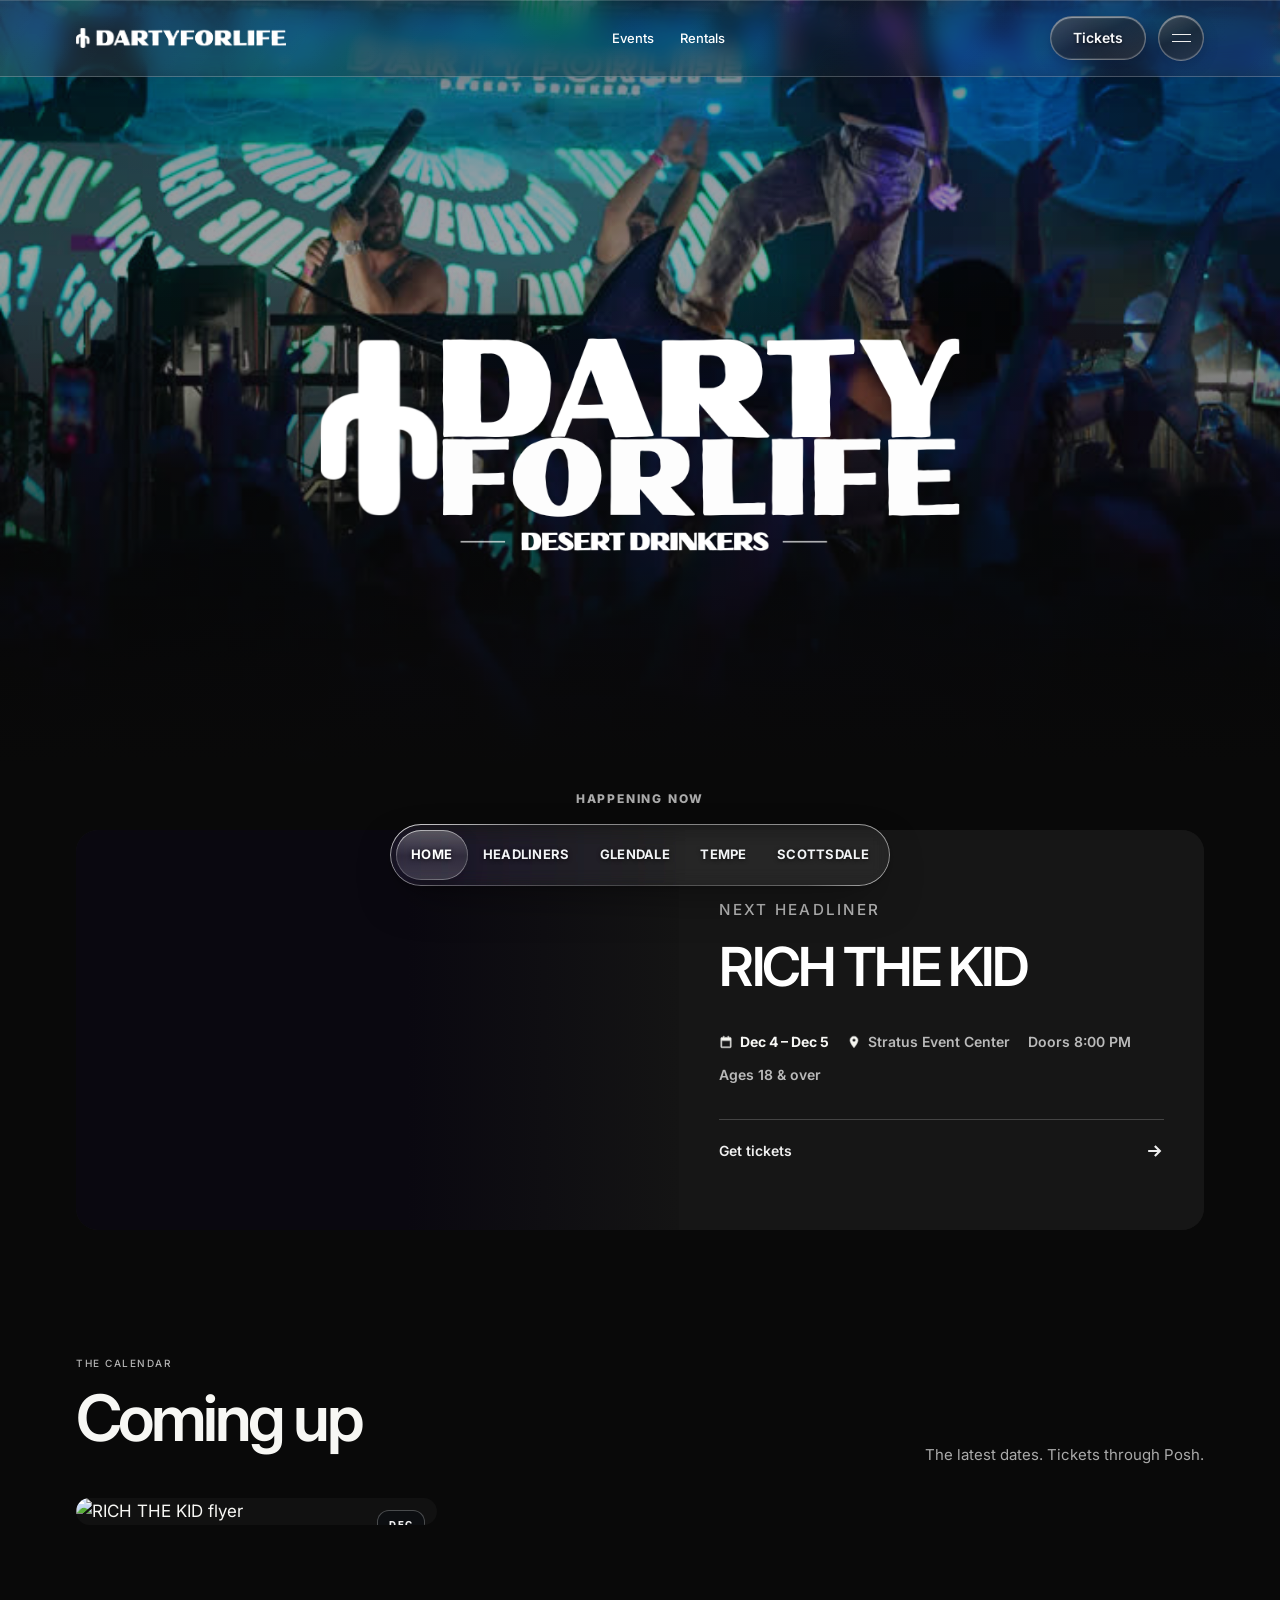
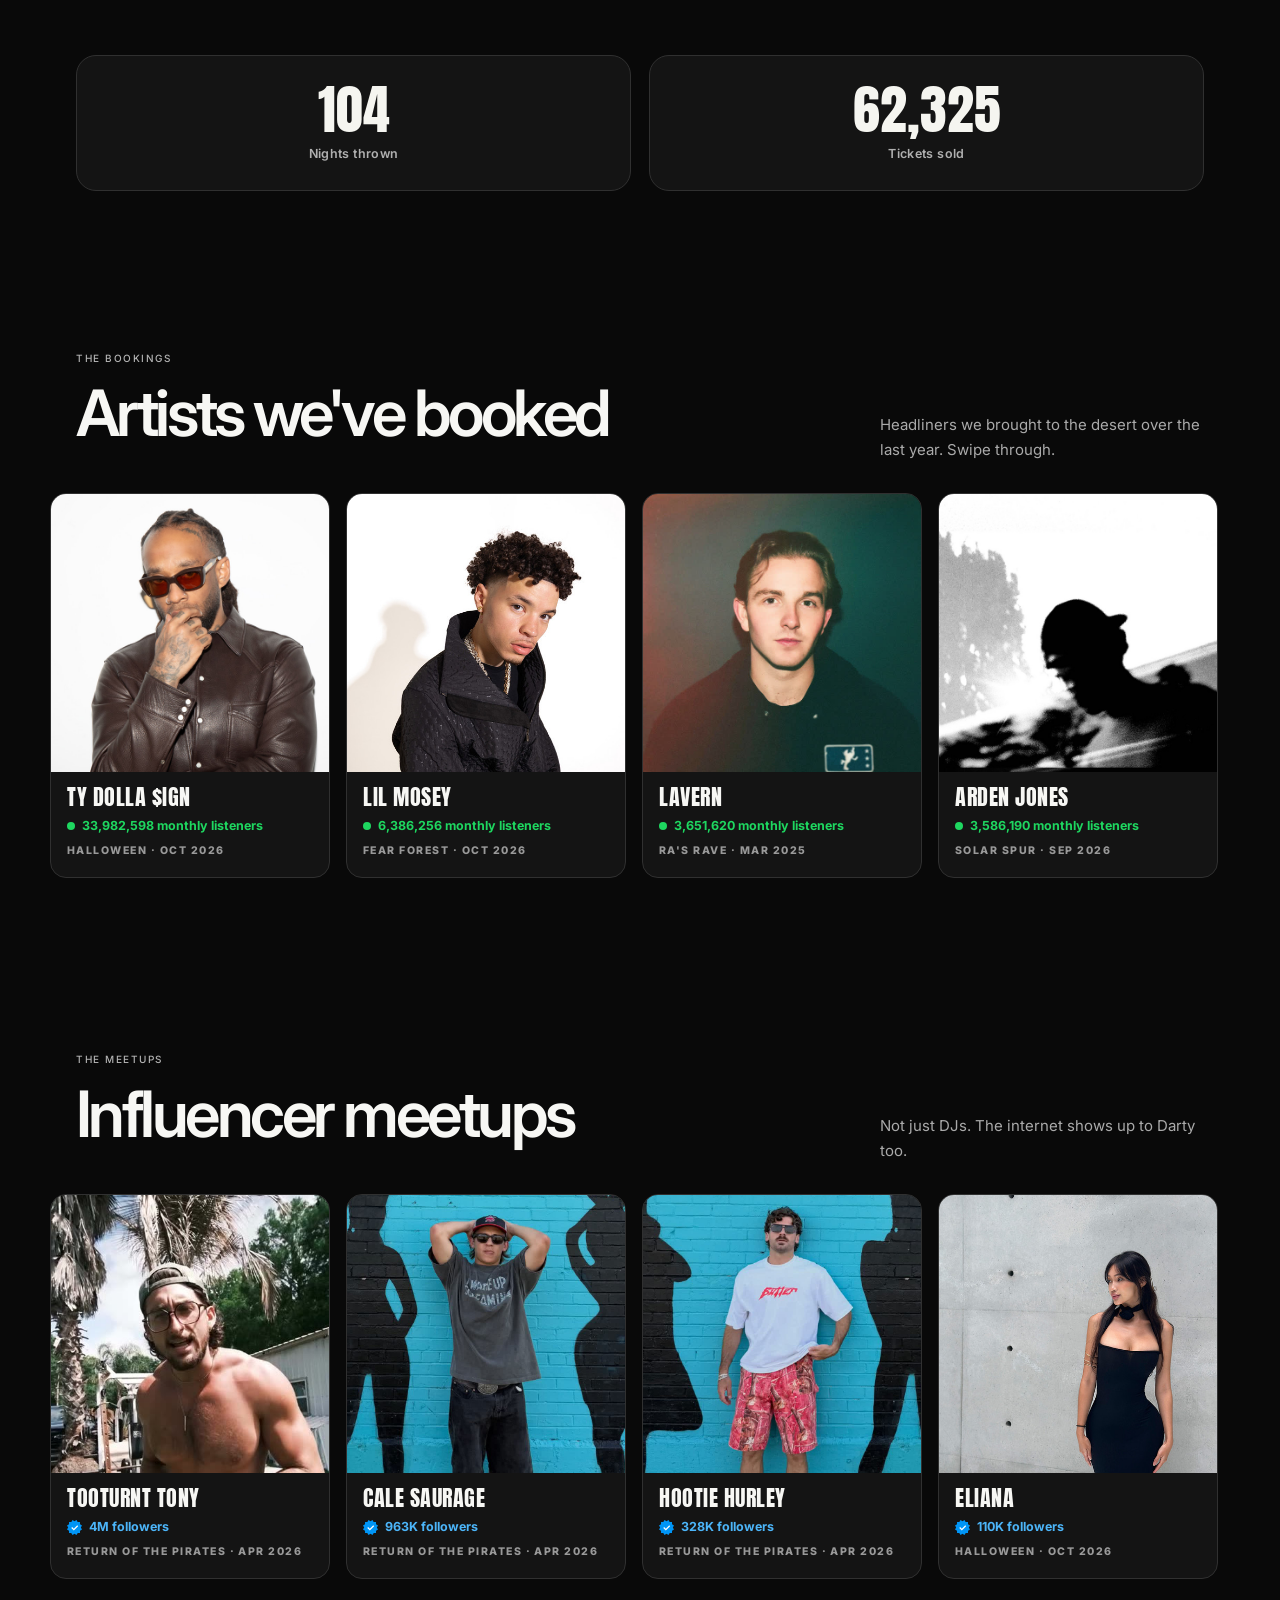
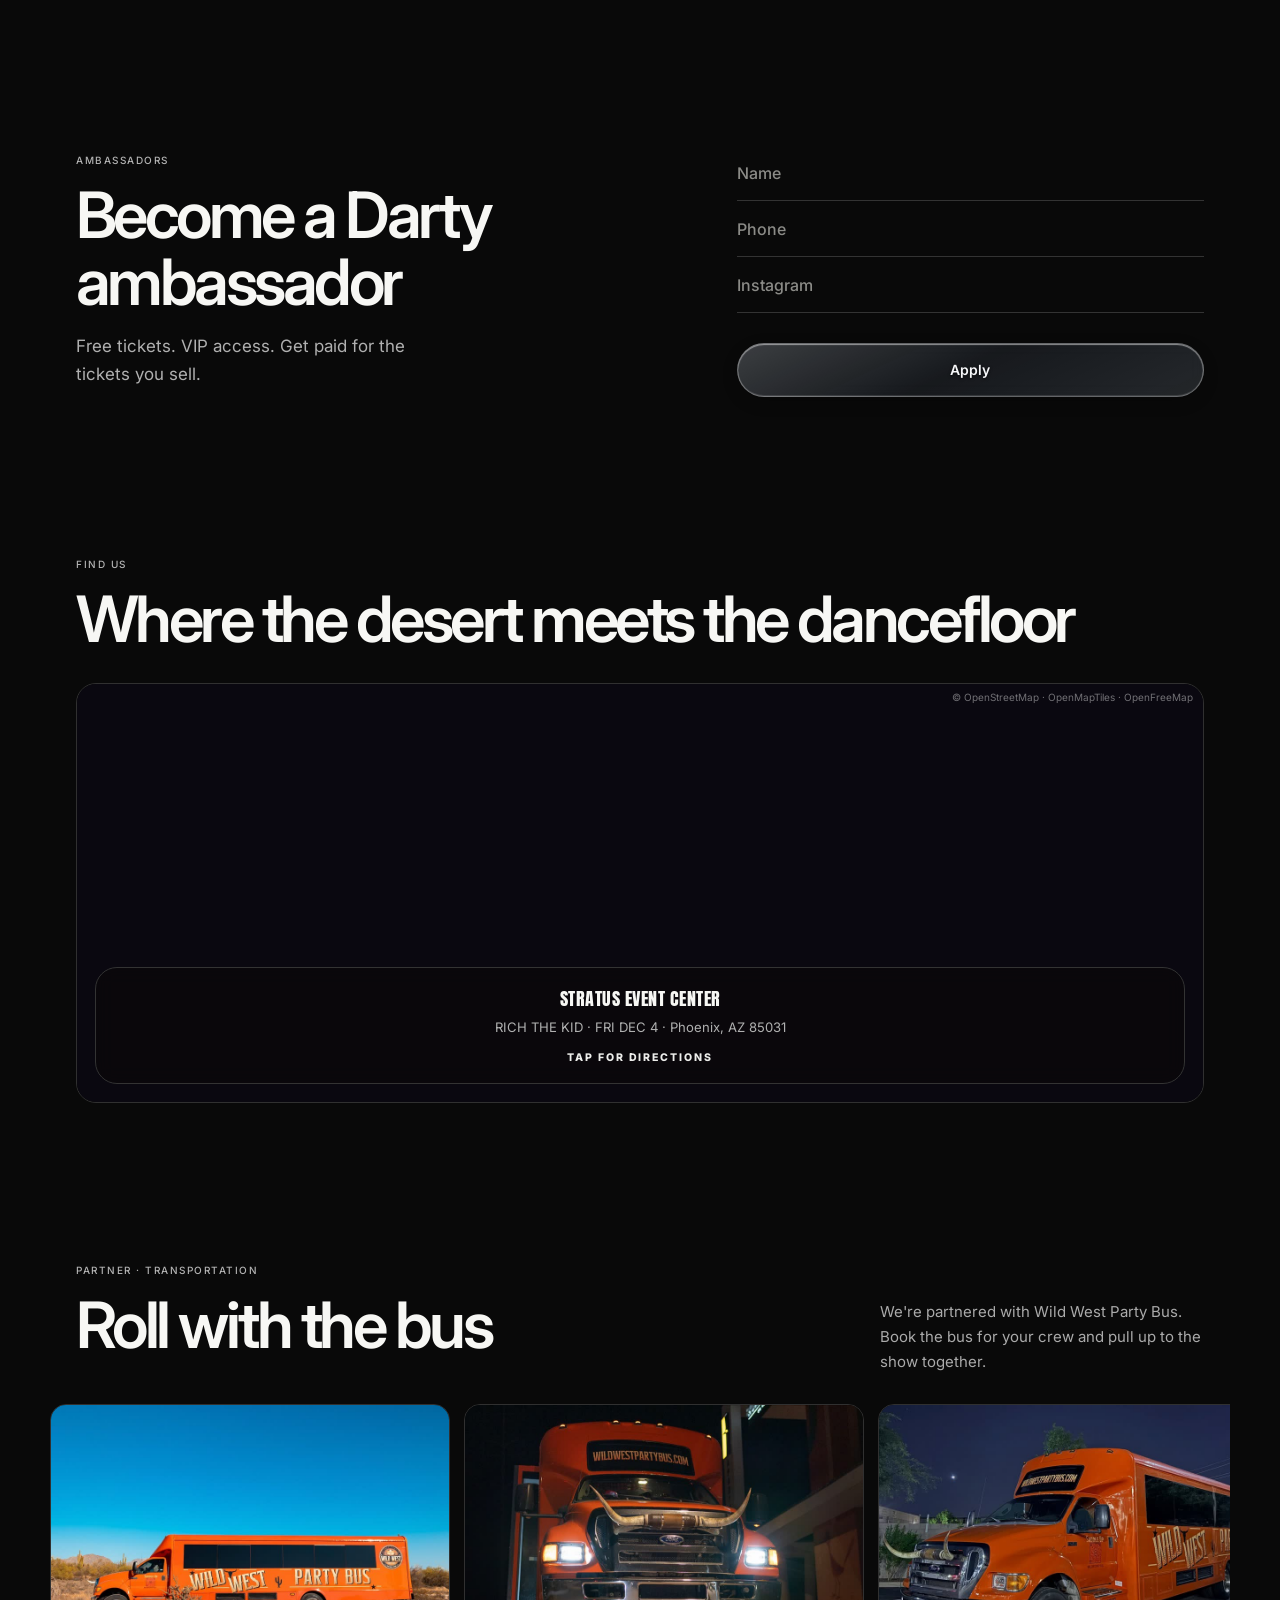
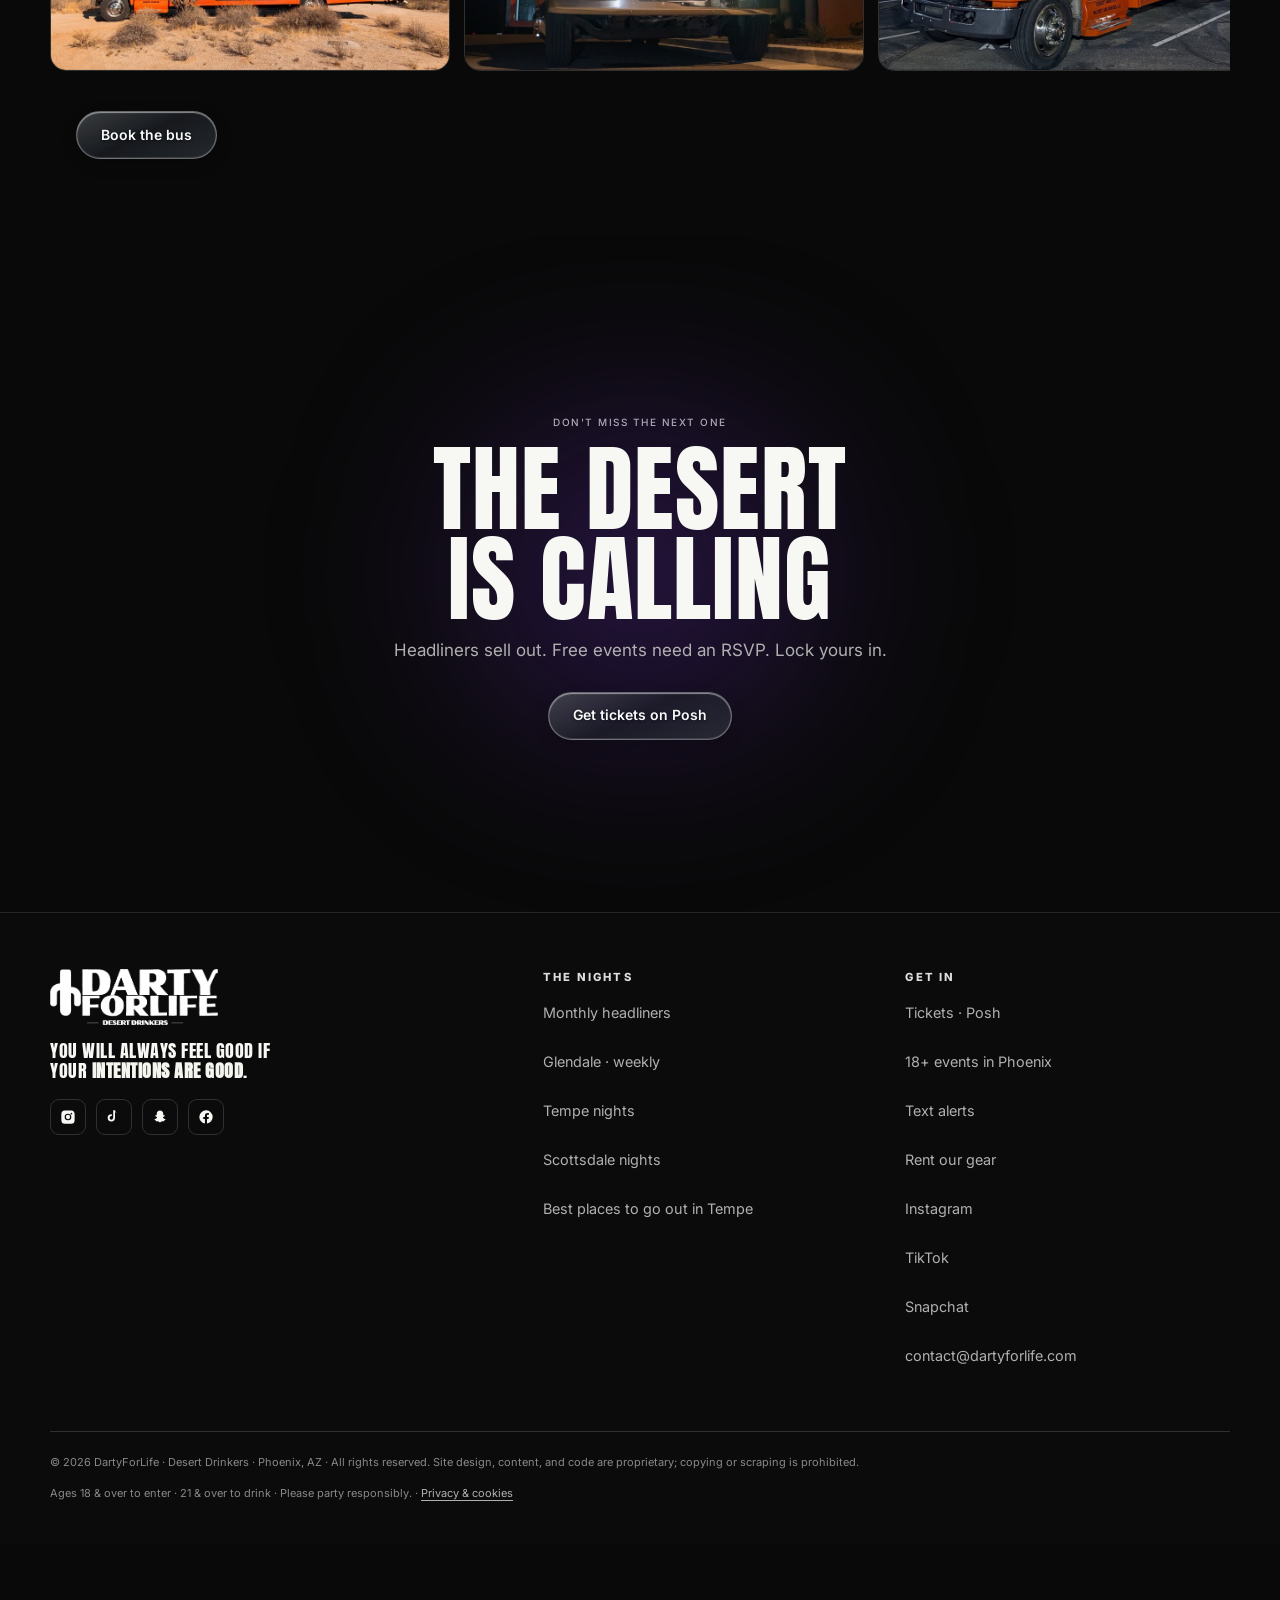
==== commit fc5acd18: "Auto-update events + going counts from Posh (2026-11-28 07:02Z)" ====
--- a/index.html
+++ b/index.html
@@ -48,43 +48,6 @@
  "@graph": [
   {
    "@type": "Event",
-   "@id": "https://dartyforlife.com/#event-6b0754be01c871cde0253b7f",
-   "name": "THE 44 | $2 TUESDAY",
-   "startDate": "2026-12-01T21:00:00-07:00",
-   "eventStatus": "https://schema.org/EventScheduled",
-   "eventAttendanceMode": "https://schema.org/OfflineEventAttendanceMode",
-   "url": "https://posh.vip/e/the-44-2-tuesday-6",
-   "location": {
-    "@type": "Place",
-    "name": "The 44 Live",
-    "address": {
-     "@type": "PostalAddress",
-     "addressCountry": "US",
-     "streetAddress": "4494 W Peoria Ave",
-     "addressLocality": "Glendale",
-     "addressRegion": "AZ",
-     "postalCode": "85302"
-    }
-   },
-   "organizer": {
-    "@type": "Organization",
-    "name": "DartyForLife",
-    "url": "https://dartyforlife.com"
-   },
-   "endDate": "2026-12-02T02:00:00-07:00",
-   "description": "AGES 18 AND OVER",
-   "image": "https://images.posh.vip/originals/6ac35eff4b9b6e997b34a3c9",
-   "offers": {
-    "@type": "Offer",
-    "priceCurrency": "USD",
-    "price": 6.71,
-    "availability": "https://schema.org/InStock",
-    "url": "https://posh.vip/e/the-44-2-tuesday-6"
-   },
-   "typicalAgeRange": "18+"
-  },
-  {
-   "@type": "Event",
    "@id": "https://dartyforlife.com/#event-6b074a5391236b033c4b2db6",
    "name": "DARTYFORLIFE | MODERN SOCIAL",
    "startDate": "2026-12-01T21:00:00-07:00",
@@ -126,12 +89,12 @@
   },
   {
    "@type": "Event",
-   "@id": "https://dartyforlife.com/#event-6b0754f9b2e94d1448f97e63",
-   "name": "THIRSTY THURSDAY | THE 44",
-   "startDate": "2026-12-03T21:00:00-07:00",
+   "@id": "https://dartyforlife.com/#event-6b0754be01c871cde0253b7f",
+   "name": "THE 44 | $2 TUESDAY",
+   "startDate": "2026-12-01T21:00:00-07:00",
    "eventStatus": "https://schema.org/EventScheduled",
    "eventAttendanceMode": "https://schema.org/OfflineEventAttendanceMode",
-   "url": "https://posh.vip/e/thirsty-thursday-the-44-5",
+   "url": "https://posh.vip/e/the-44-2-tuesday-6",
    "location": {
     "@type": "Place",
     "name": "The 44 Live",
@@ -149,15 +112,15 @@
     "name": "DartyForLife",
     "url": "https://dartyforlife.com"
    },
-   "endDate": "2026-12-04T02:00:00-07:00",
+   "endDate": "2026-12-02T02:00:00-07:00",
    "description": "AGES 18 AND OVER",
-   "image": "https://images.posh.vip/originals/6af63e3fda2aba99d535210e",
+   "image": "https://images.posh.vip/originals/6ac35eff4b9b6e997b34a3c9",
    "offers": {
     "@type": "Offer",
     "priceCurrency": "USD",
     "price": 6.71,
     "availability": "https://schema.org/InStock",
-    "url": "https://posh.vip/e/thirsty-thursday-the-44-5"
+    "url": "https://posh.vip/e/the-44-2-tuesday-6"
    },
    "typicalAgeRange": "18+"
   },
@@ -204,6 +167,43 @@
   },
   {
    "@type": "Event",
+   "@id": "https://dartyforlife.com/#event-6b0754f9b2e94d1448f97e63",
+   "name": "THIRSTY THURSDAY | THE 44",
+   "startDate": "2026-12-03T21:00:00-07:00",
+   "eventStatus": "https://schema.org/EventScheduled",
+   "eventAttendanceMode": "https://schema.org/OfflineEventAttendanceMode",
+   "url": "https://posh.vip/e/thirsty-thursday-the-44-5",
+   "location": {
+    "@type": "Place",
+    "name": "The 44 Live",
+    "address": {
+     "@type": "PostalAddress",
+     "addressCountry": "US",
+     "streetAddress": "4494 W Peoria Ave",
+     "addressLocality": "Glendale",
+     "addressRegion": "AZ",
+     "postalCode": "85302"
+    }
+   },
+   "organizer": {
+    "@type": "Organization",
+    "name": "DartyForLife",
+    "url": "https://dartyforlife.com"
+   },
+   "endDate": "2026-12-04T02:00:00-07:00",
+   "description": "AGES 18 AND OVER",
+   "image": "https://images.posh.vip/originals/6af63e3fda2aba99d535210e",
+   "offers": {
+    "@type": "Offer",
+    "priceCurrency": "USD",
+    "price": 6.71,
+    "availability": "https://schema.org/InStock",
+    "url": "https://posh.vip/e/thirsty-thursday-the-44-5"
+   },
+   "typicalAgeRange": "18+"
+  },
+  {
+   "@type": "Event",
    "@id": "https://dartyforlife.com/#event-6b038b2863b533f3fe1e65ee",
    "name": "RICH THE KID",
    "startDate": "2026-12-04T20:00:00-07:00",
@@ -301,6 +301,12 @@
       <p class="sec-sub">The latest dates. Tickets through Posh.</p>
     </div>
     <div class="event-grid" data-events data-series="all"><!--SEO:EVENTS-->
+<article class="ev" data-series="tempe">
+      <h3><a href="https://posh.vip/e/dartyforlife-modern-social">DARTYFORLIFE | MODERN SOCIAL</a></h3>
+      <p><time datetime="2026-12-01">Tuesday, December 1, 2026</time>, 9:00 PM</p>
+      <p>Mill's Modern Social, Tempe, AZ 85282</p>
+      <p><span class="seo-ev-age">Ages 18 &amp; over</span></p>
+    </article>
 <article class="ev" data-series="bar">
       <h3><a href="https://posh.vip/e/the-44-2-tuesday-6">THE 44 | $2 TUESDAY</a></h3>
       <p><time datetime="2026-12-01">Tuesday, December 1, 2026</time>, 9:00 PM</p>
@@ -308,8 +314,8 @@
       <p><span class="seo-ev-age">Ages 18 &amp; over</span></p>
     </article>
 <article class="ev" data-series="tempe">
-      <h3><a href="https://posh.vip/e/dartyforlife-modern-social">DARTYFORLIFE | MODERN SOCIAL</a></h3>
-      <p><time datetime="2026-12-01">Tuesday, December 1, 2026</time>, 9:00 PM</p>
+      <h3><a href="https://posh.vip/e/dartyforlife-modern-social-1">DARTYFORLIFE | MODERN SOCIAL</a></h3>
+      <p><time datetime="2026-12-03">Thursday, December 3, 2026</time>, 9:00 PM</p>
       <p>Mill's Modern Social, Tempe, AZ 85282</p>
       <p><span class="seo-ev-age">Ages 18 &amp; over</span></p>
     </article>
@@ -317,12 +323,6 @@
       <h3><a href="https://posh.vip/e/thirsty-thursday-the-44-5">THIRSTY THURSDAY | THE 44</a></h3>
       <p><time datetime="2026-12-03">Thursday, December 3, 2026</time>, 9:00 PM</p>
       <p>The 44 Live, Glendale, AZ 85302</p>
-      <p><span class="seo-ev-age">Ages 18 &amp; over</span></p>
-    </article>
-<article class="ev" data-series="tempe">
-      <h3><a href="https://posh.vip/e/dartyforlife-modern-social-1">DARTYFORLIFE | MODERN SOCIAL</a></h3>
-      <p><time datetime="2026-12-03">Thursday, December 3, 2026</time>, 9:00 PM</p>
-      <p>Mill's Modern Social, Tempe, AZ 85282</p>
       <p><span class="seo-ev-age">Ages 18 &amp; over</span></p>
     </article>
 <article class="ev" data-series="major">
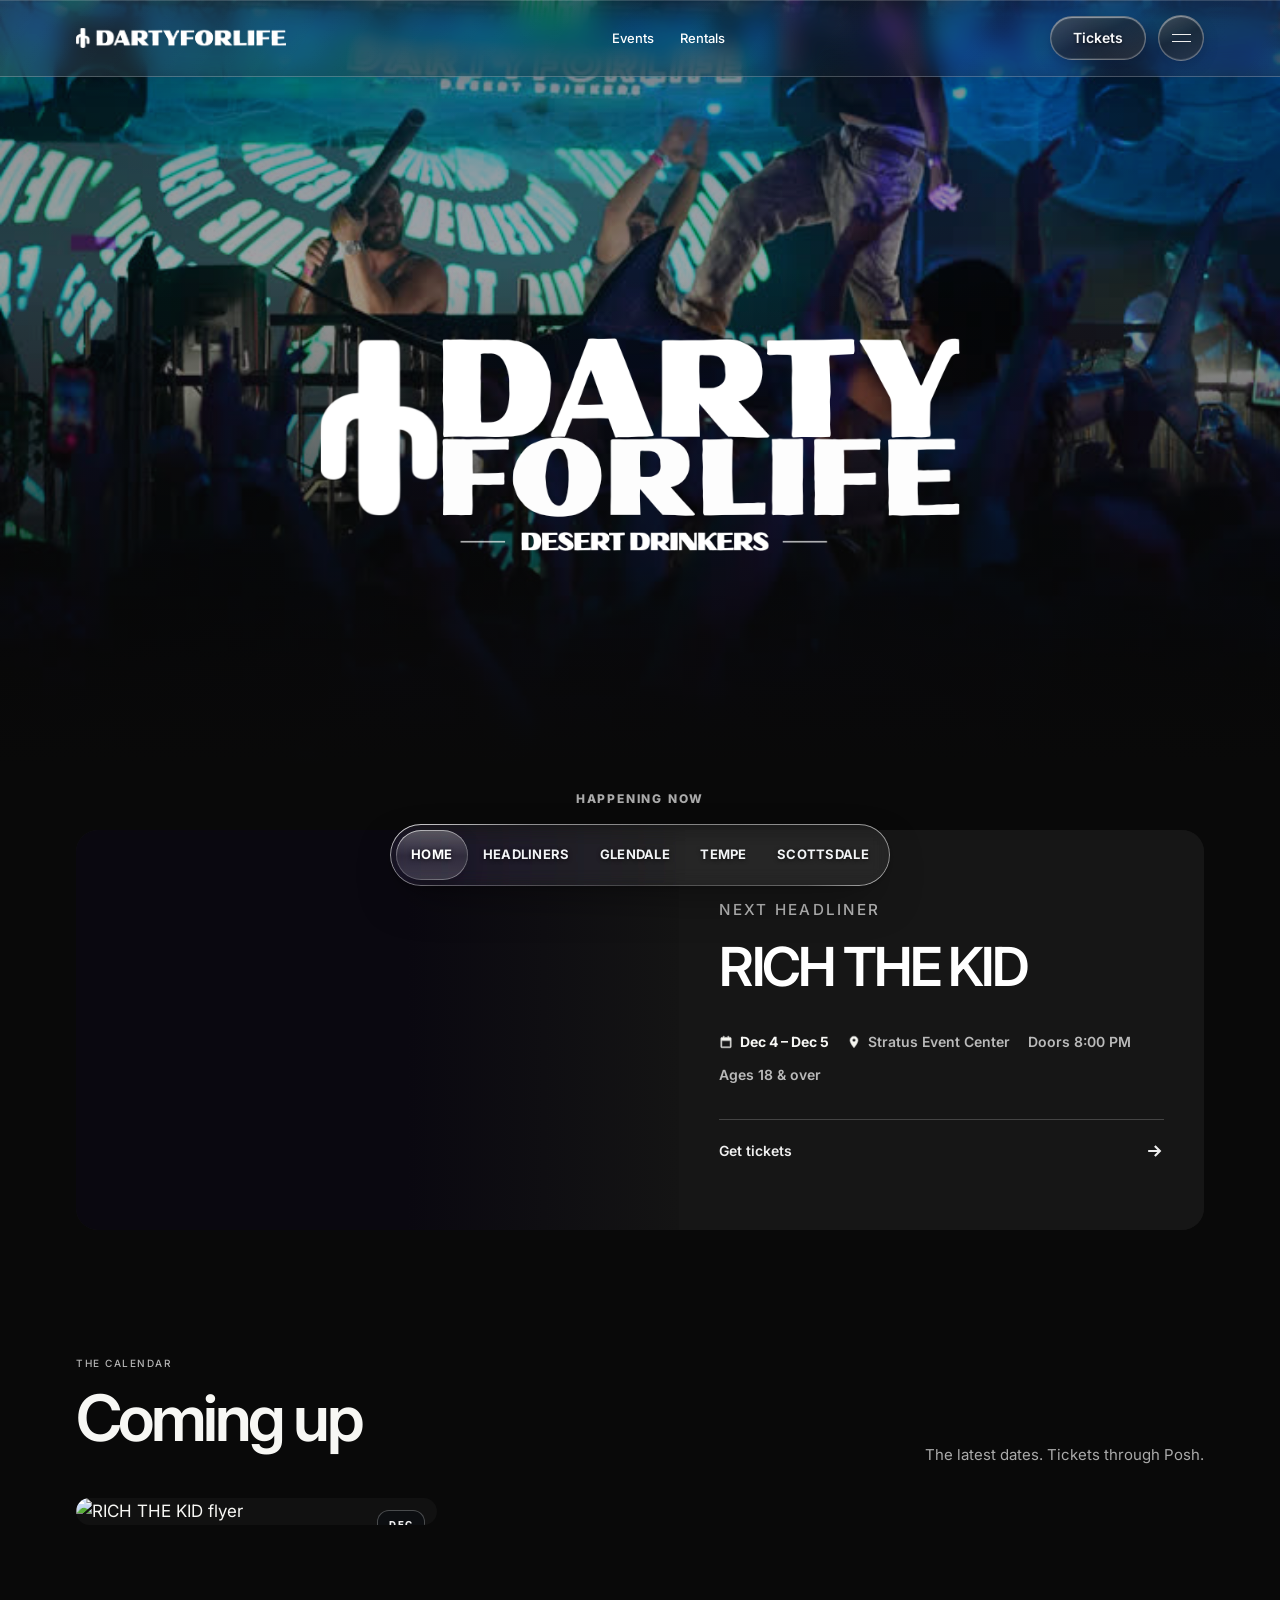
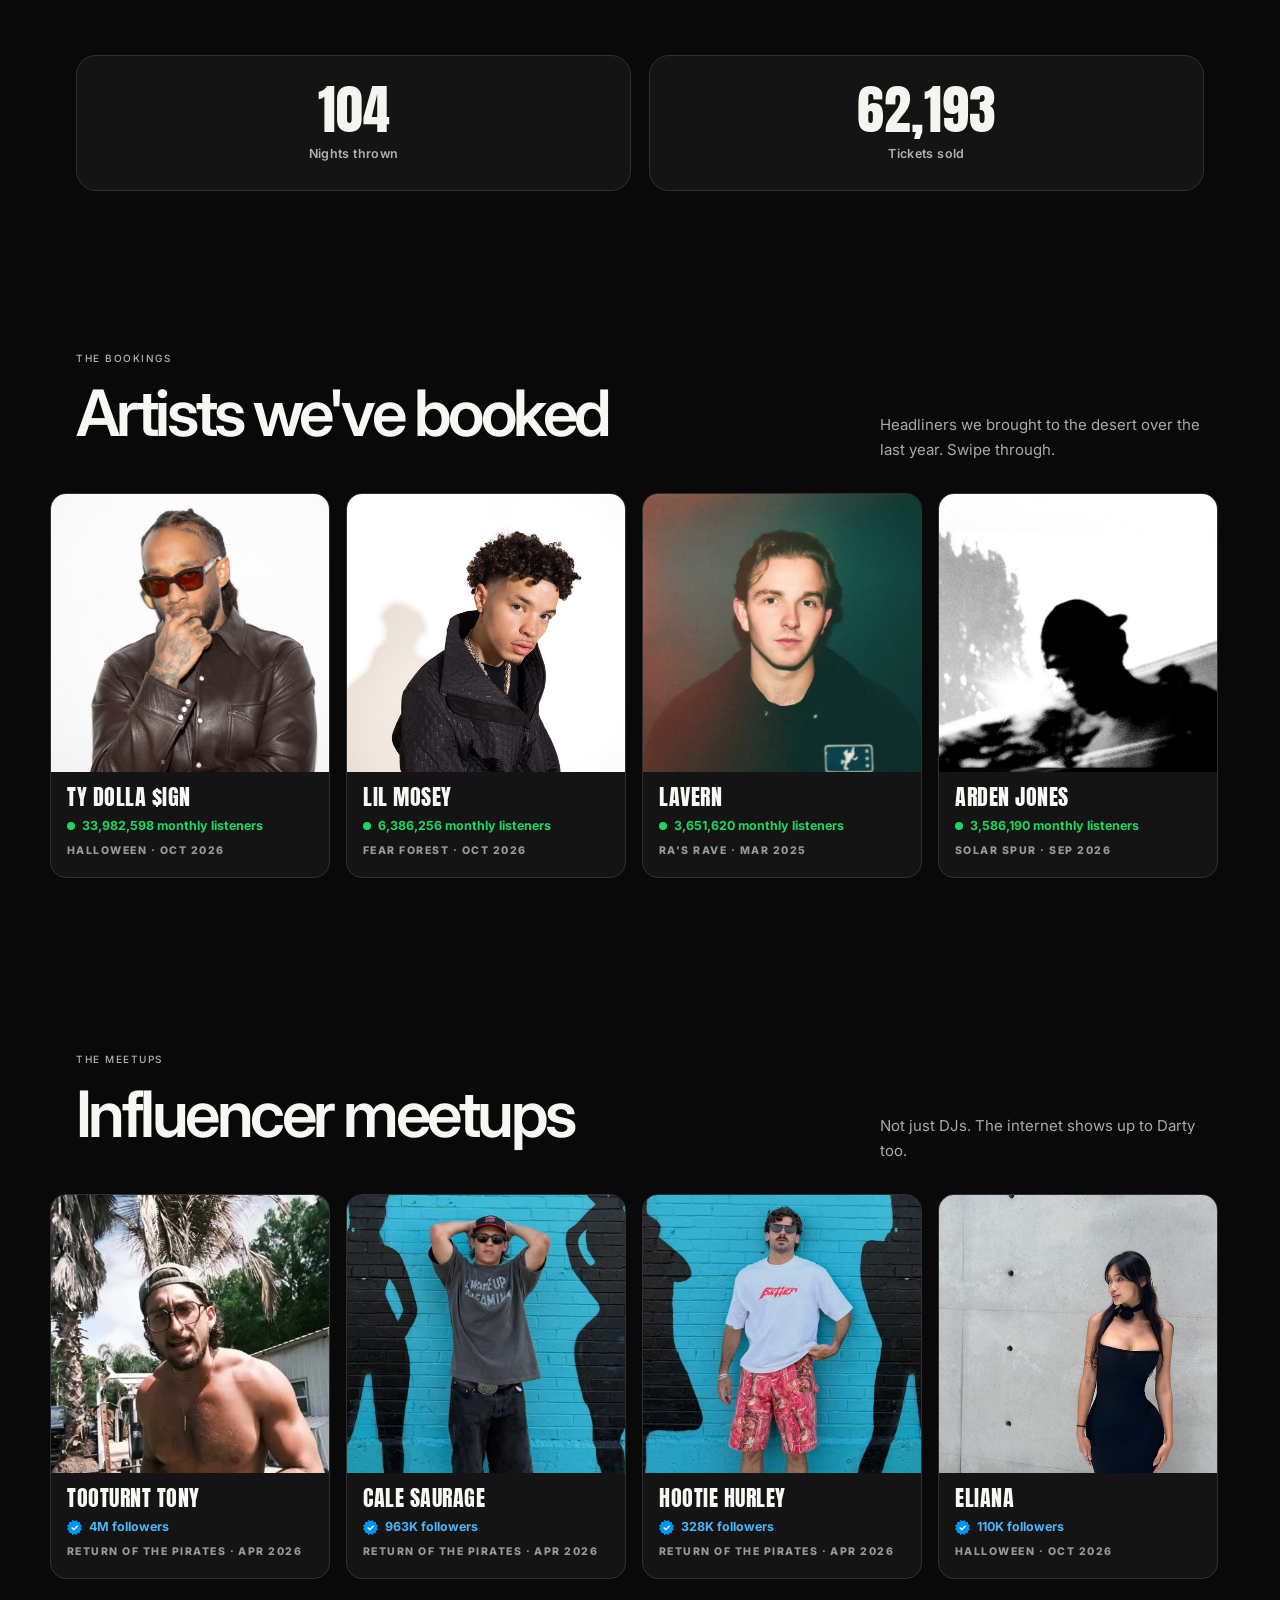
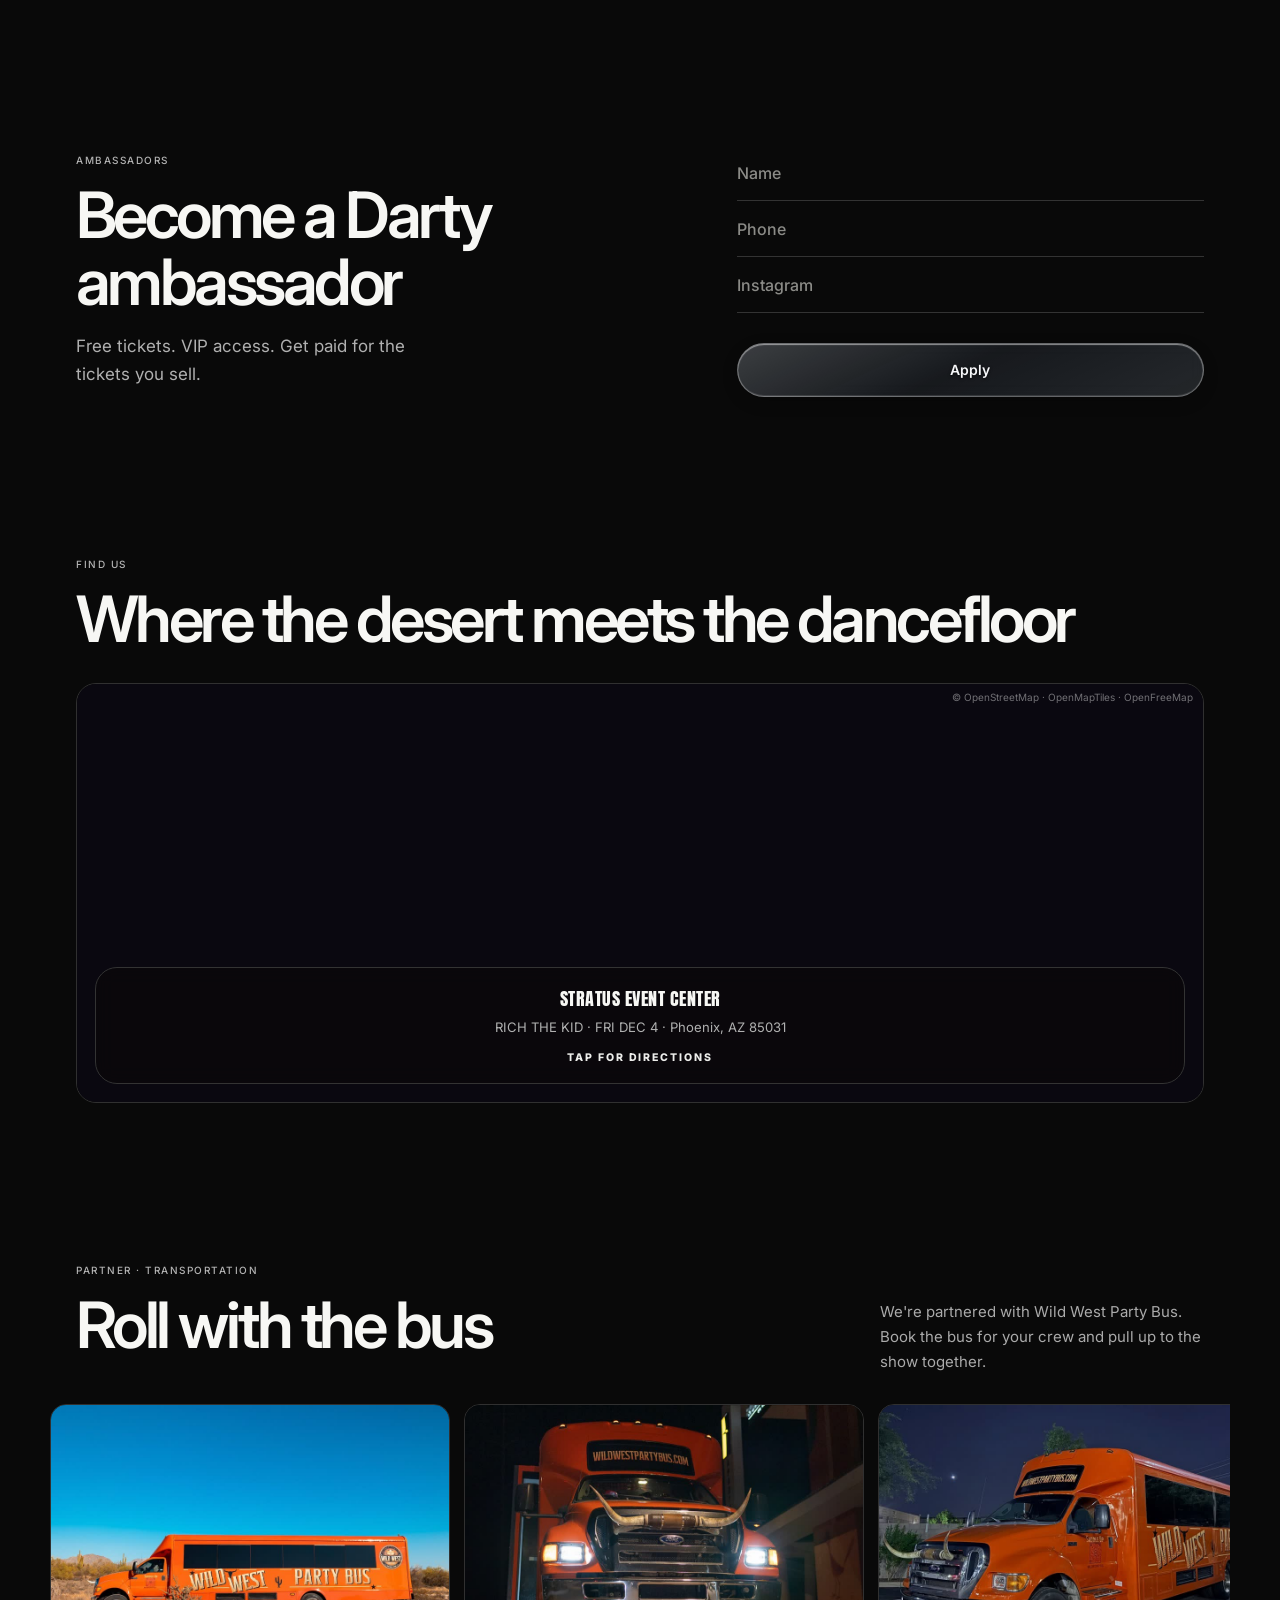
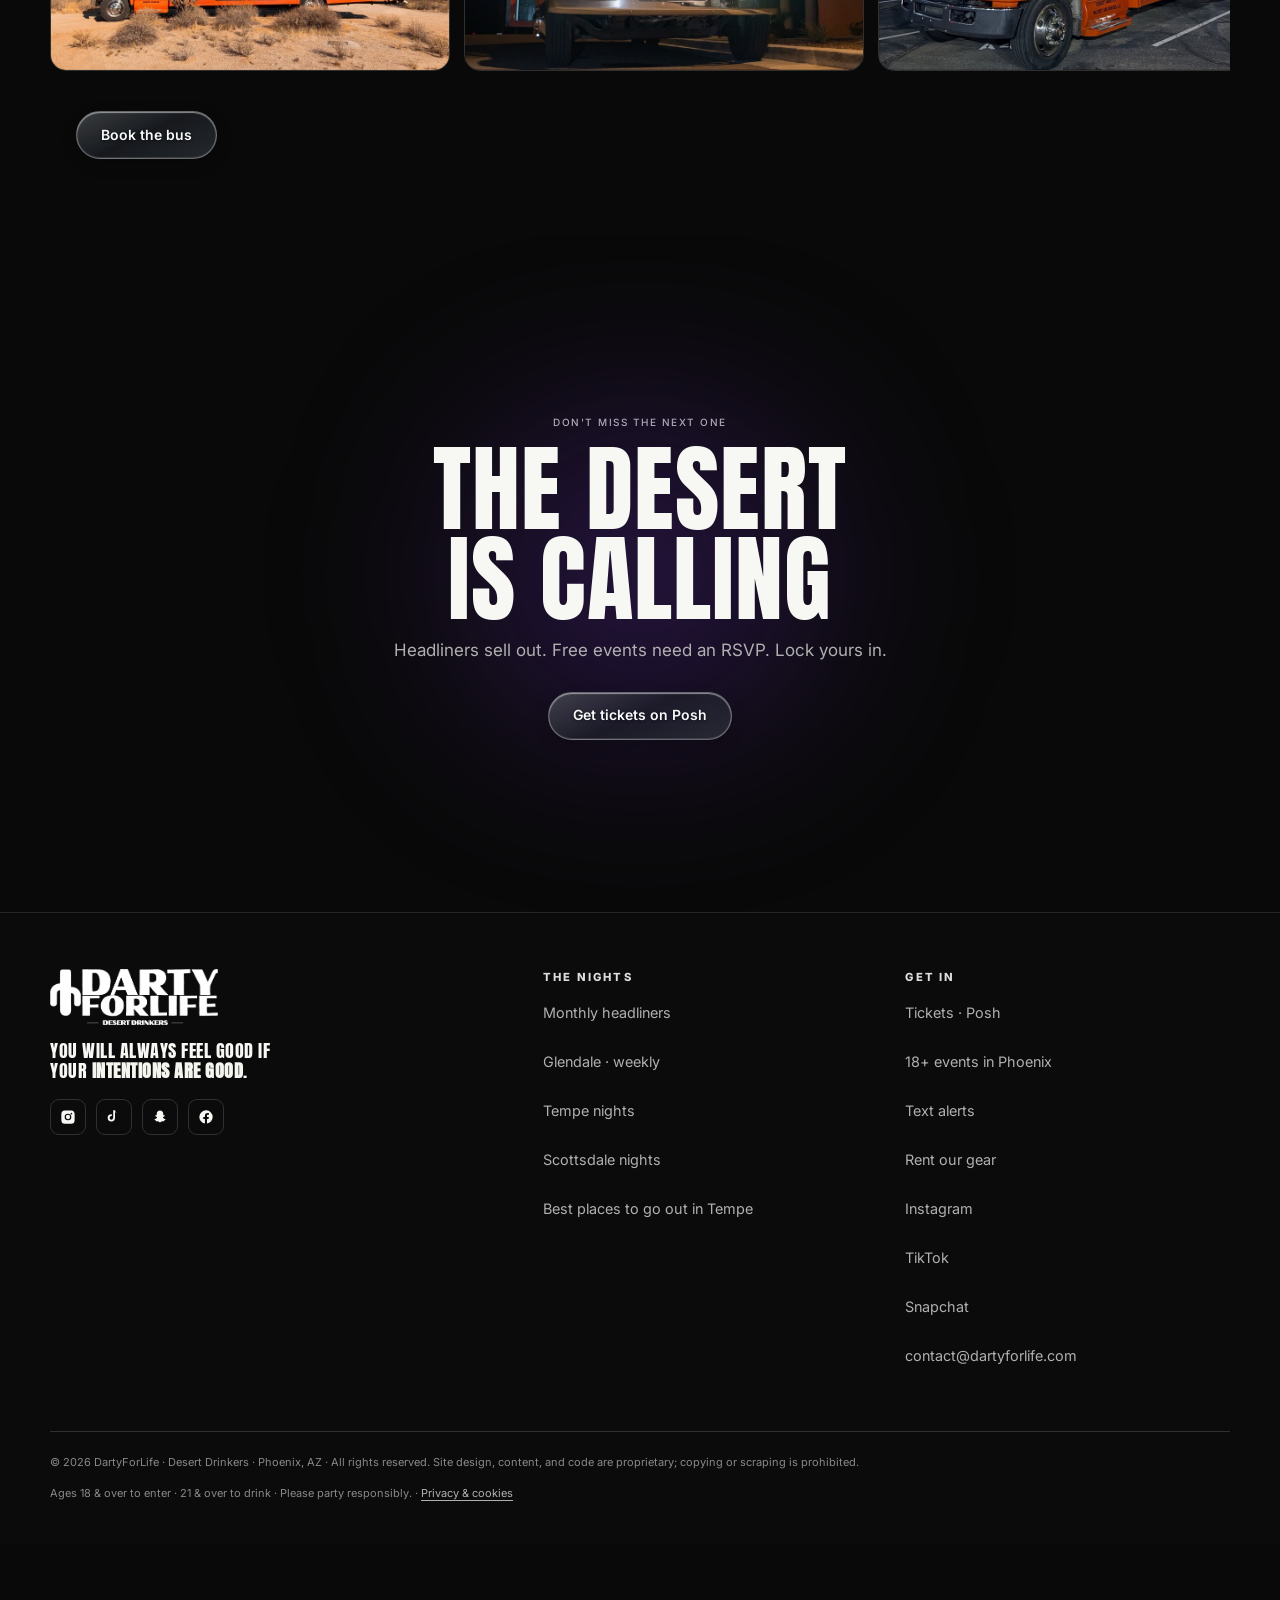
==== commit 824c0890: "Auto-update events + going counts from Posh (2026-11-28 13:02Z)" ====
--- a/index.html
+++ b/index.html
@@ -48,6 +48,43 @@
  "@graph": [
   {
    "@type": "Event",
+   "@id": "https://dartyforlife.com/#event-6b0754be01c871cde0253b7f",
+   "name": "THE 44 | $2 TUESDAY",
+   "startDate": "2026-12-01T21:00:00-07:00",
+   "eventStatus": "https://schema.org/EventScheduled",
+   "eventAttendanceMode": "https://schema.org/OfflineEventAttendanceMode",
+   "url": "https://posh.vip/e/the-44-2-tuesday-6",
+   "location": {
+    "@type": "Place",
+    "name": "The 44 Live",
+    "address": {
+     "@type": "PostalAddress",
+     "addressCountry": "US",
+     "streetAddress": "4494 W Peoria Ave",
+     "addressLocality": "Glendale",
+     "addressRegion": "AZ",
+     "postalCode": "85302"
+    }
+   },
+   "organizer": {
+    "@type": "Organization",
+    "name": "DartyForLife",
+    "url": "https://dartyforlife.com"
+   },
+   "endDate": "2026-12-02T02:00:00-07:00",
+   "description": "AGES 18 AND OVER",
+   "image": "https://images.posh.vip/originals/6ac35eff4b9b6e997b34a3c9",
+   "offers": {
+    "@type": "Offer",
+    "priceCurrency": "USD",
+    "price": 6.71,
+    "availability": "https://schema.org/InStock",
+    "url": "https://posh.vip/e/the-44-2-tuesday-6"
+   },
+   "typicalAgeRange": "18+"
+  },
+  {
+   "@type": "Event",
    "@id": "https://dartyforlife.com/#event-6b074a5391236b033c4b2db6",
    "name": "DARTYFORLIFE | MODERN SOCIAL",
    "startDate": "2026-12-01T21:00:00-07:00",
@@ -89,12 +126,12 @@
   },
   {
    "@type": "Event",
-   "@id": "https://dartyforlife.com/#event-6b0754be01c871cde0253b7f",
-   "name": "THE 44 | $2 TUESDAY",
-   "startDate": "2026-12-01T21:00:00-07:00",
+   "@id": "https://dartyforlife.com/#event-6b0754f9b2e94d1448f97e63",
+   "name": "THIRSTY THURSDAY | THE 44",
+   "startDate": "2026-12-03T21:00:00-07:00",
    "eventStatus": "https://schema.org/EventScheduled",
    "eventAttendanceMode": "https://schema.org/OfflineEventAttendanceMode",
-   "url": "https://posh.vip/e/the-44-2-tuesday-6",
+   "url": "https://posh.vip/e/thirsty-thursday-the-44-5",
    "location": {
     "@type": "Place",
     "name": "The 44 Live",
@@ -112,15 +149,15 @@
     "name": "DartyForLife",
     "url": "https://dartyforlife.com"
    },
-   "endDate": "2026-12-02T02:00:00-07:00",
+   "endDate": "2026-12-04T02:00:00-07:00",
    "description": "AGES 18 AND OVER",
-   "image": "https://images.posh.vip/originals/6ac35eff4b9b6e997b34a3c9",
+   "image": "https://images.posh.vip/originals/6af63e3fda2aba99d535210e",
    "offers": {
     "@type": "Offer",
     "priceCurrency": "USD",
     "price": 6.71,
     "availability": "https://schema.org/InStock",
-    "url": "https://posh.vip/e/the-44-2-tuesday-6"
+    "url": "https://posh.vip/e/thirsty-thursday-the-44-5"
    },
    "typicalAgeRange": "18+"
   },
@@ -167,43 +204,6 @@
   },
   {
    "@type": "Event",
-   "@id": "https://dartyforlife.com/#event-6b0754f9b2e94d1448f97e63",
-   "name": "THIRSTY THURSDAY | THE 44",
-   "startDate": "2026-12-03T21:00:00-07:00",
-   "eventStatus": "https://schema.org/EventScheduled",
-   "eventAttendanceMode": "https://schema.org/OfflineEventAttendanceMode",
-   "url": "https://posh.vip/e/thirsty-thursday-the-44-5",
-   "location": {
-    "@type": "Place",
-    "name": "The 44 Live",
-    "address": {
-     "@type": "PostalAddress",
-     "addressCountry": "US",
-     "streetAddress": "4494 W Peoria Ave",
-     "addressLocality": "Glendale",
-     "addressRegion": "AZ",
-     "postalCode": "85302"
-    }
-   },
-   "organizer": {
-    "@type": "Organization",
-    "name": "DartyForLife",
-    "url": "https://dartyforlife.com"
-   },
-   "endDate": "2026-12-04T02:00:00-07:00",
-   "description": "AGES 18 AND OVER",
-   "image": "https://images.posh.vip/originals/6af63e3fda2aba99d535210e",
-   "offers": {
-    "@type": "Offer",
-    "priceCurrency": "USD",
-    "price": 6.71,
-    "availability": "https://schema.org/InStock",
-    "url": "https://posh.vip/e/thirsty-thursday-the-44-5"
-   },
-   "typicalAgeRange": "18+"
-  },
-  {
-   "@type": "Event",
    "@id": "https://dartyforlife.com/#event-6b038b2863b533f3fe1e65ee",
    "name": "RICH THE KID",
    "startDate": "2026-12-04T20:00:00-07:00",
@@ -301,6 +301,12 @@
       <p class="sec-sub">The latest dates. Tickets through Posh.</p>
     </div>
     <div class="event-grid" data-events data-series="all"><!--SEO:EVENTS-->
+<article class="ev" data-series="bar">
+      <h3><a href="https://posh.vip/e/the-44-2-tuesday-6">THE 44 | $2 TUESDAY</a></h3>
+      <p><time datetime="2026-12-01">Tuesday, December 1, 2026</time>, 9:00 PM</p>
+      <p>The 44 Live, Glendale, AZ 85302</p>
+      <p><span class="seo-ev-age">Ages 18 &amp; over</span></p>
+    </article>
 <article class="ev" data-series="tempe">
       <h3><a href="https://posh.vip/e/dartyforlife-modern-social">DARTYFORLIFE | MODERN SOCIAL</a></h3>
       <p><time datetime="2026-12-01">Tuesday, December 1, 2026</time>, 9:00 PM</p>
@@ -308,8 +314,8 @@
       <p><span class="seo-ev-age">Ages 18 &amp; over</span></p>
     </article>
 <article class="ev" data-series="bar">
-      <h3><a href="https://posh.vip/e/the-44-2-tuesday-6">THE 44 | $2 TUESDAY</a></h3>
-      <p><time datetime="2026-12-01">Tuesday, December 1, 2026</time>, 9:00 PM</p>
+      <h3><a href="https://posh.vip/e/thirsty-thursday-the-44-5">THIRSTY THURSDAY | THE 44</a></h3>
+      <p><time datetime="2026-12-03">Thursday, December 3, 2026</time>, 9:00 PM</p>
       <p>The 44 Live, Glendale, AZ 85302</p>
       <p><span class="seo-ev-age">Ages 18 &amp; over</span></p>
     </article>
@@ -317,12 +323,6 @@
       <h3><a href="https://posh.vip/e/dartyforlife-modern-social-1">DARTYFORLIFE | MODERN SOCIAL</a></h3>
       <p><time datetime="2026-12-03">Thursday, December 3, 2026</time>, 9:00 PM</p>
       <p>Mill's Modern Social, Tempe, AZ 85282</p>
-      <p><span class="seo-ev-age">Ages 18 &amp; over</span></p>
-    </article>
-<article class="ev" data-series="bar">
-      <h3><a href="https://posh.vip/e/thirsty-thursday-the-44-5">THIRSTY THURSDAY | THE 44</a></h3>
-      <p><time datetime="2026-12-03">Thursday, December 3, 2026</time>, 9:00 PM</p>
-      <p>The 44 Live, Glendale, AZ 85302</p>
       <p><span class="seo-ev-age">Ages 18 &amp; over</span></p>
     </article>
 <article class="ev" data-series="major">
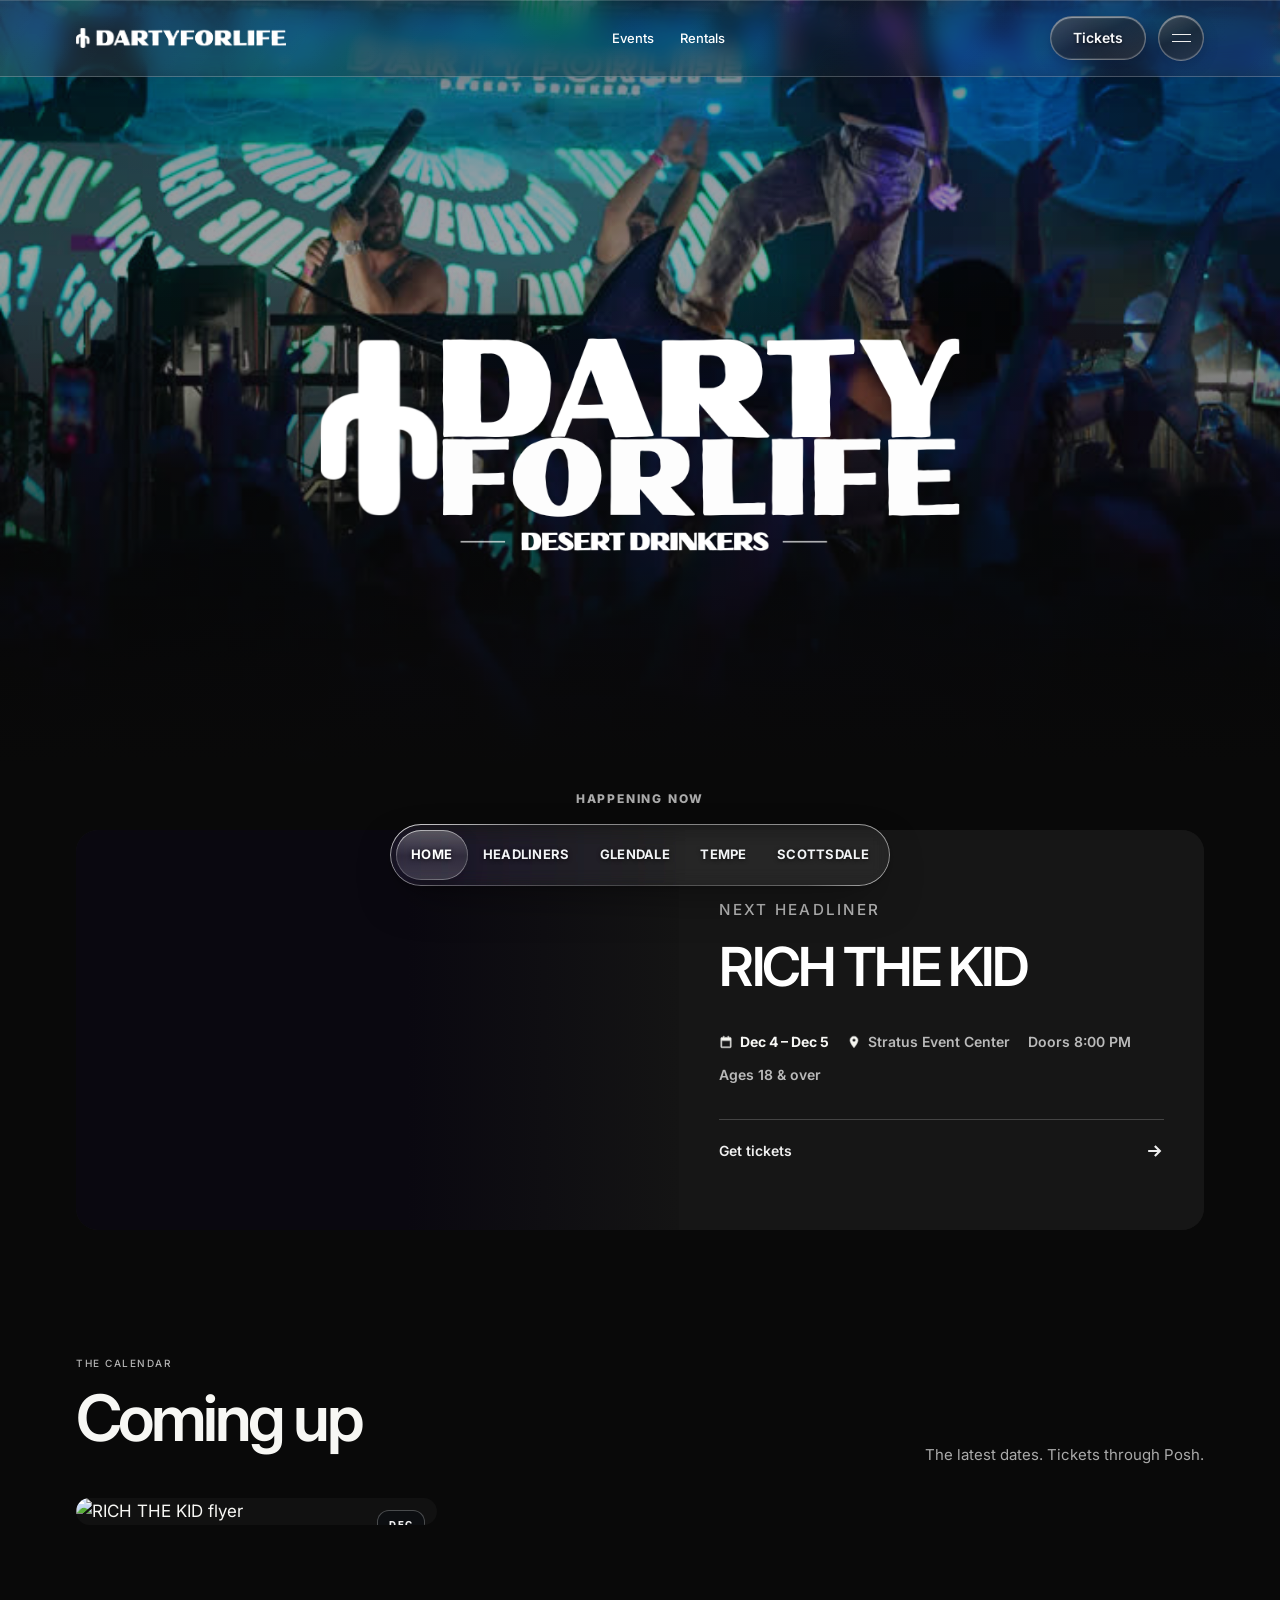
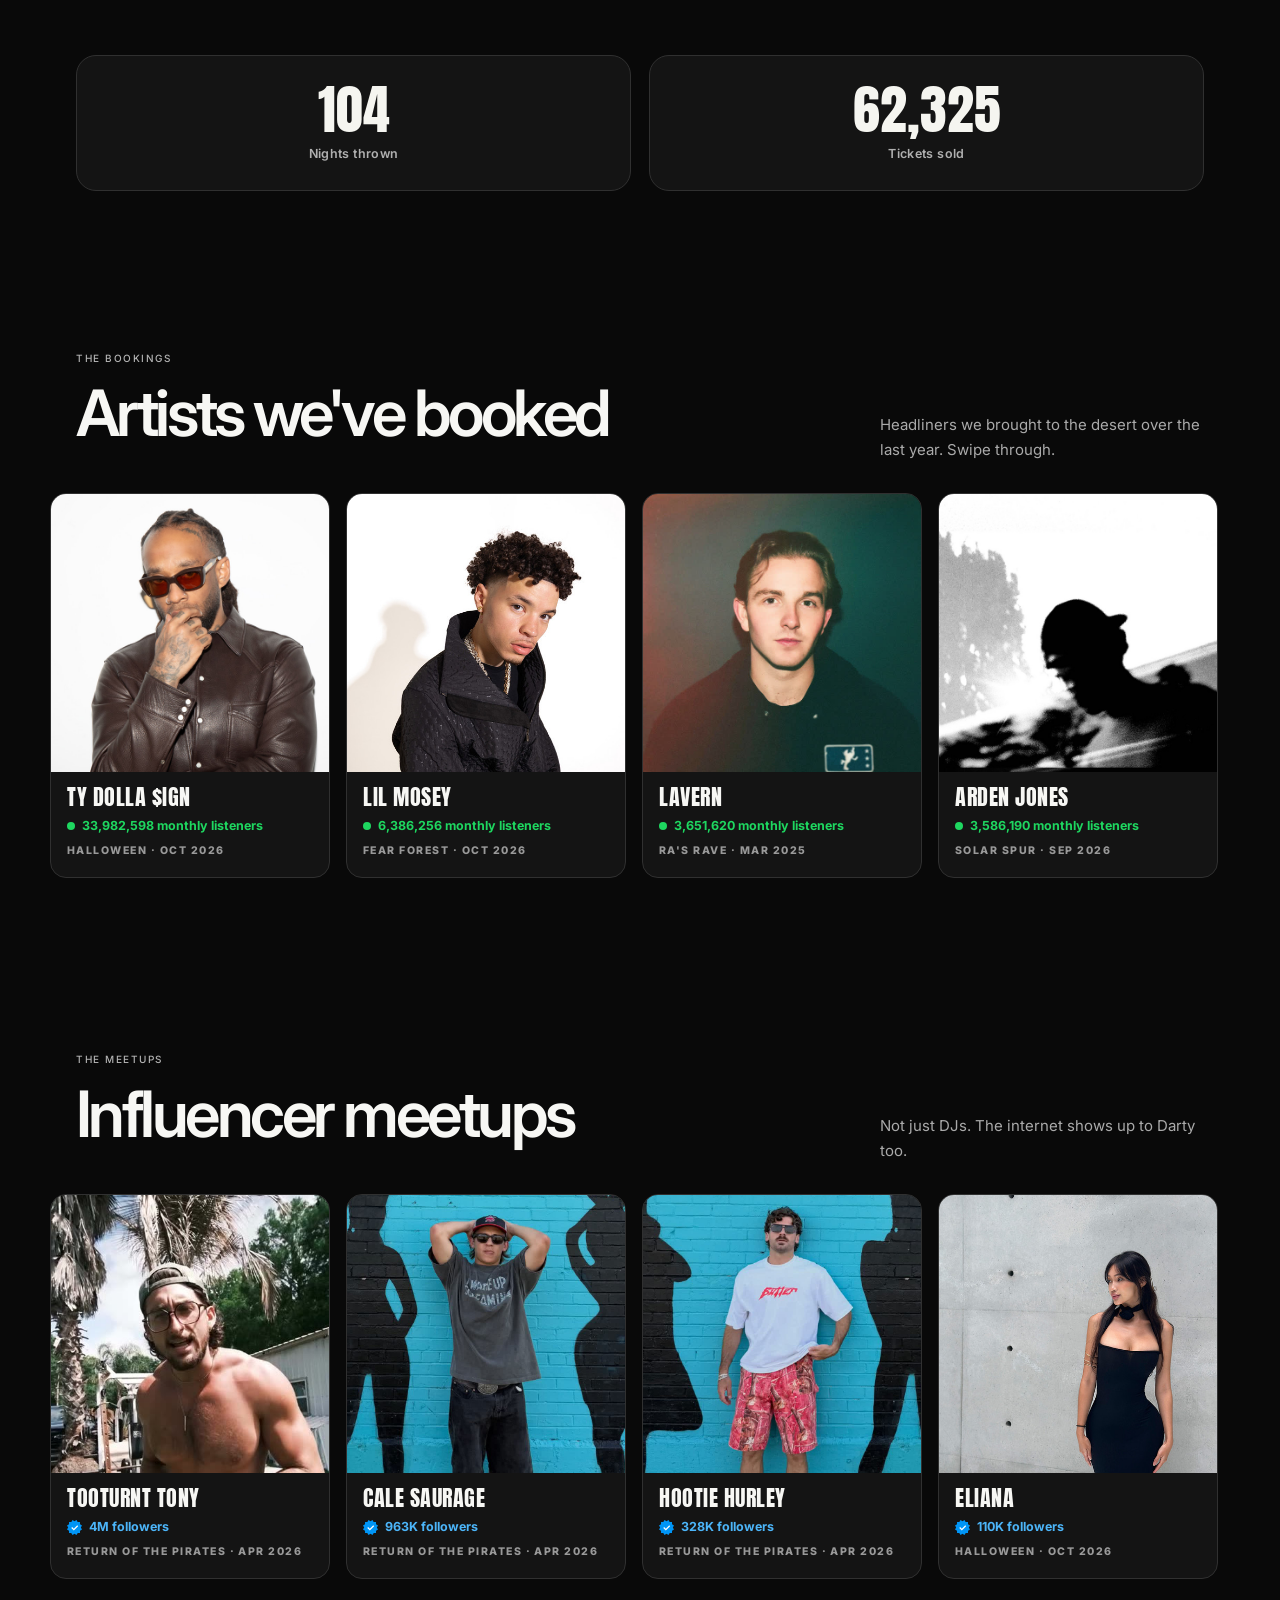
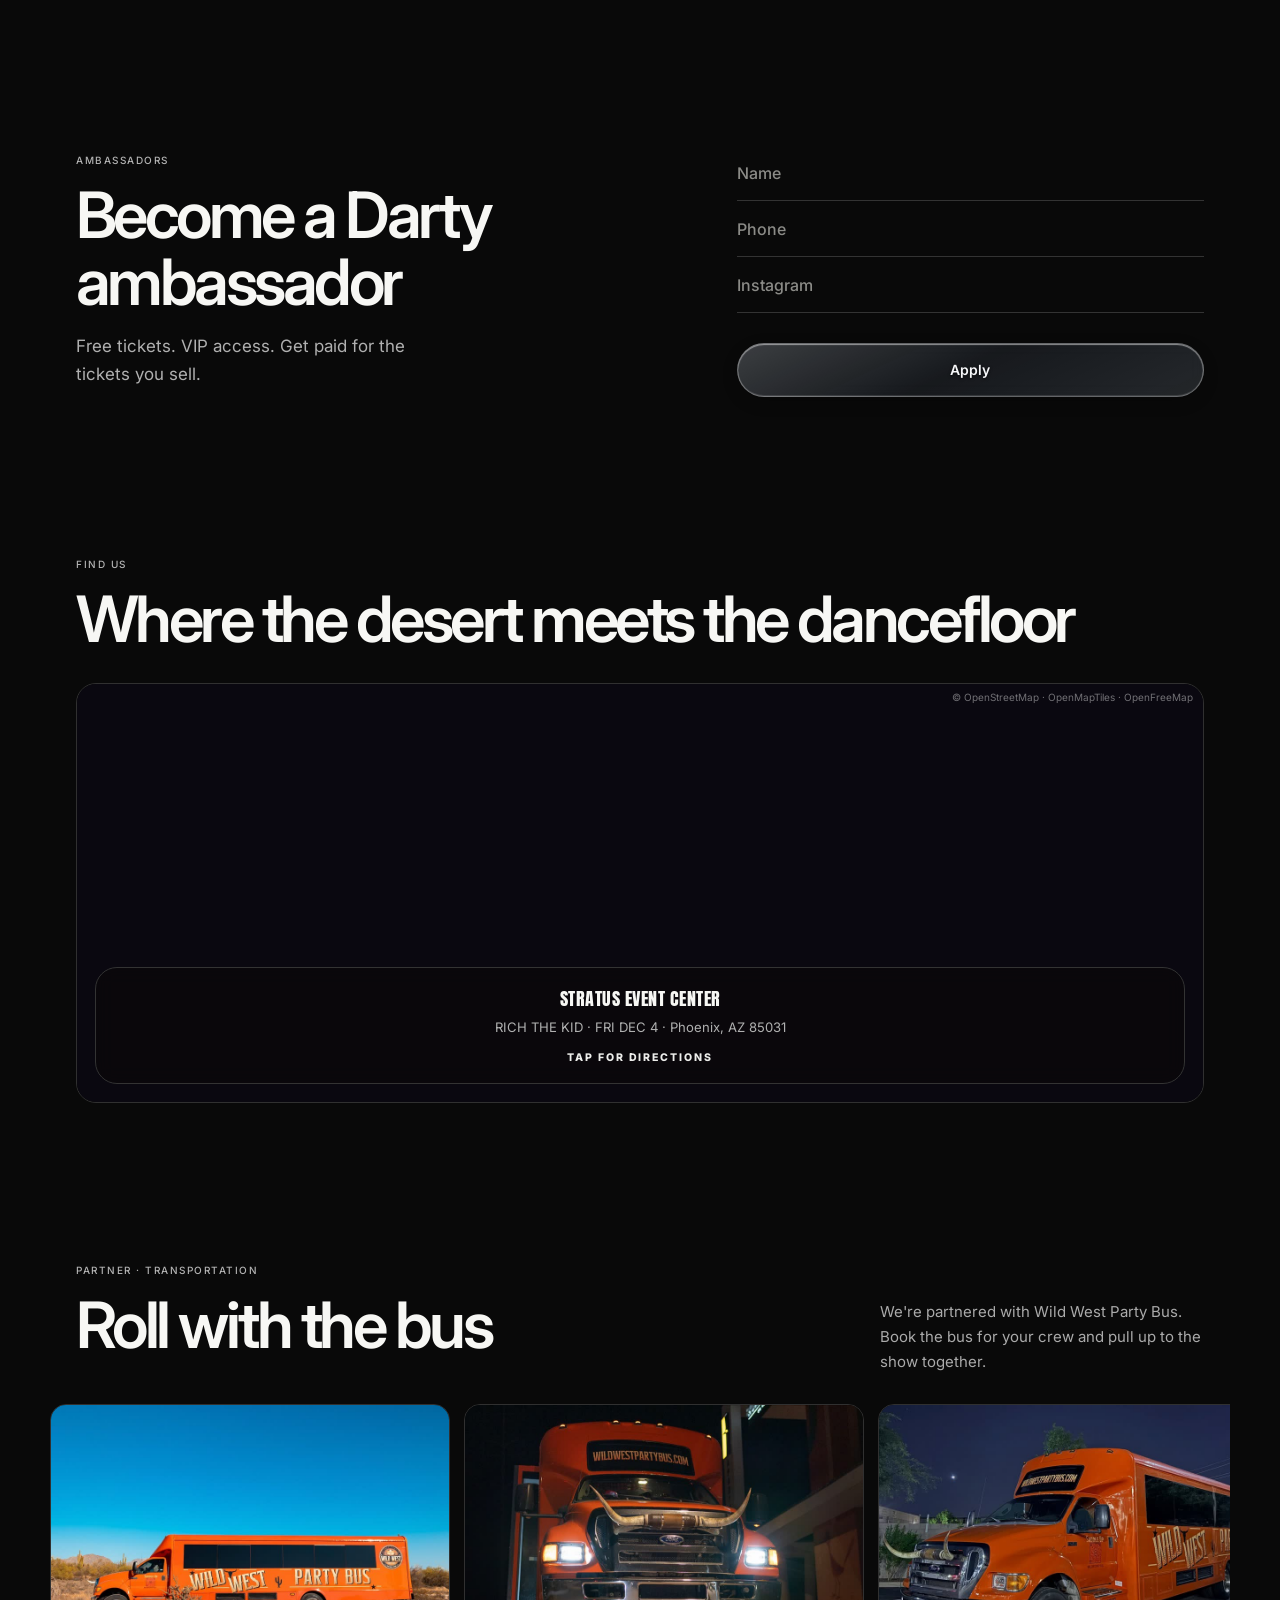
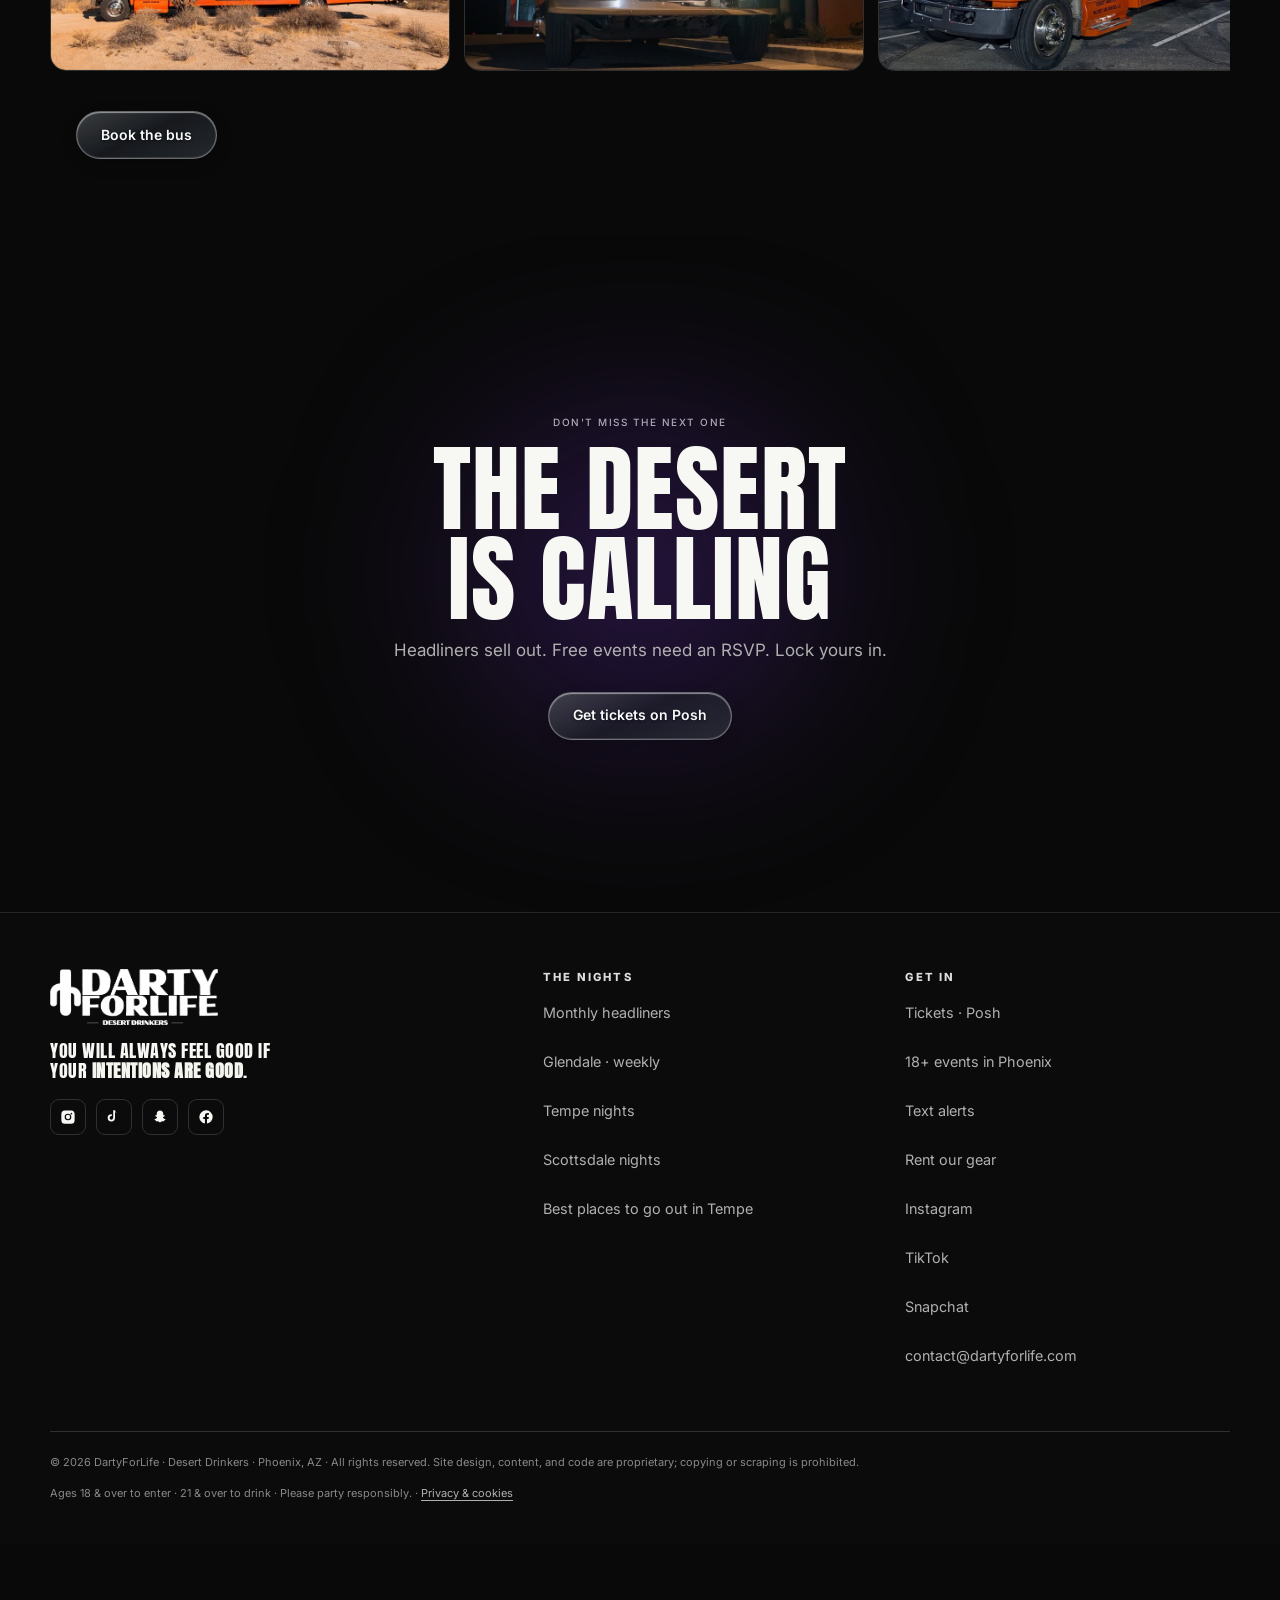
==== commit 4a79edfb: "Auto-update events + going counts from Posh (2026-11-28 19:55Z)" ====
--- a/index.html
+++ b/index.html
@@ -238,7 +238,7 @@
    "offers": {
     "@type": "Offer",
     "priceCurrency": "USD",
-    "price": 15,
+    "price": 9.99,
     "availability": "https://schema.org/InStock",
     "url": "https://posh.vip/e/dartyforlife-christmas-2"
    },
